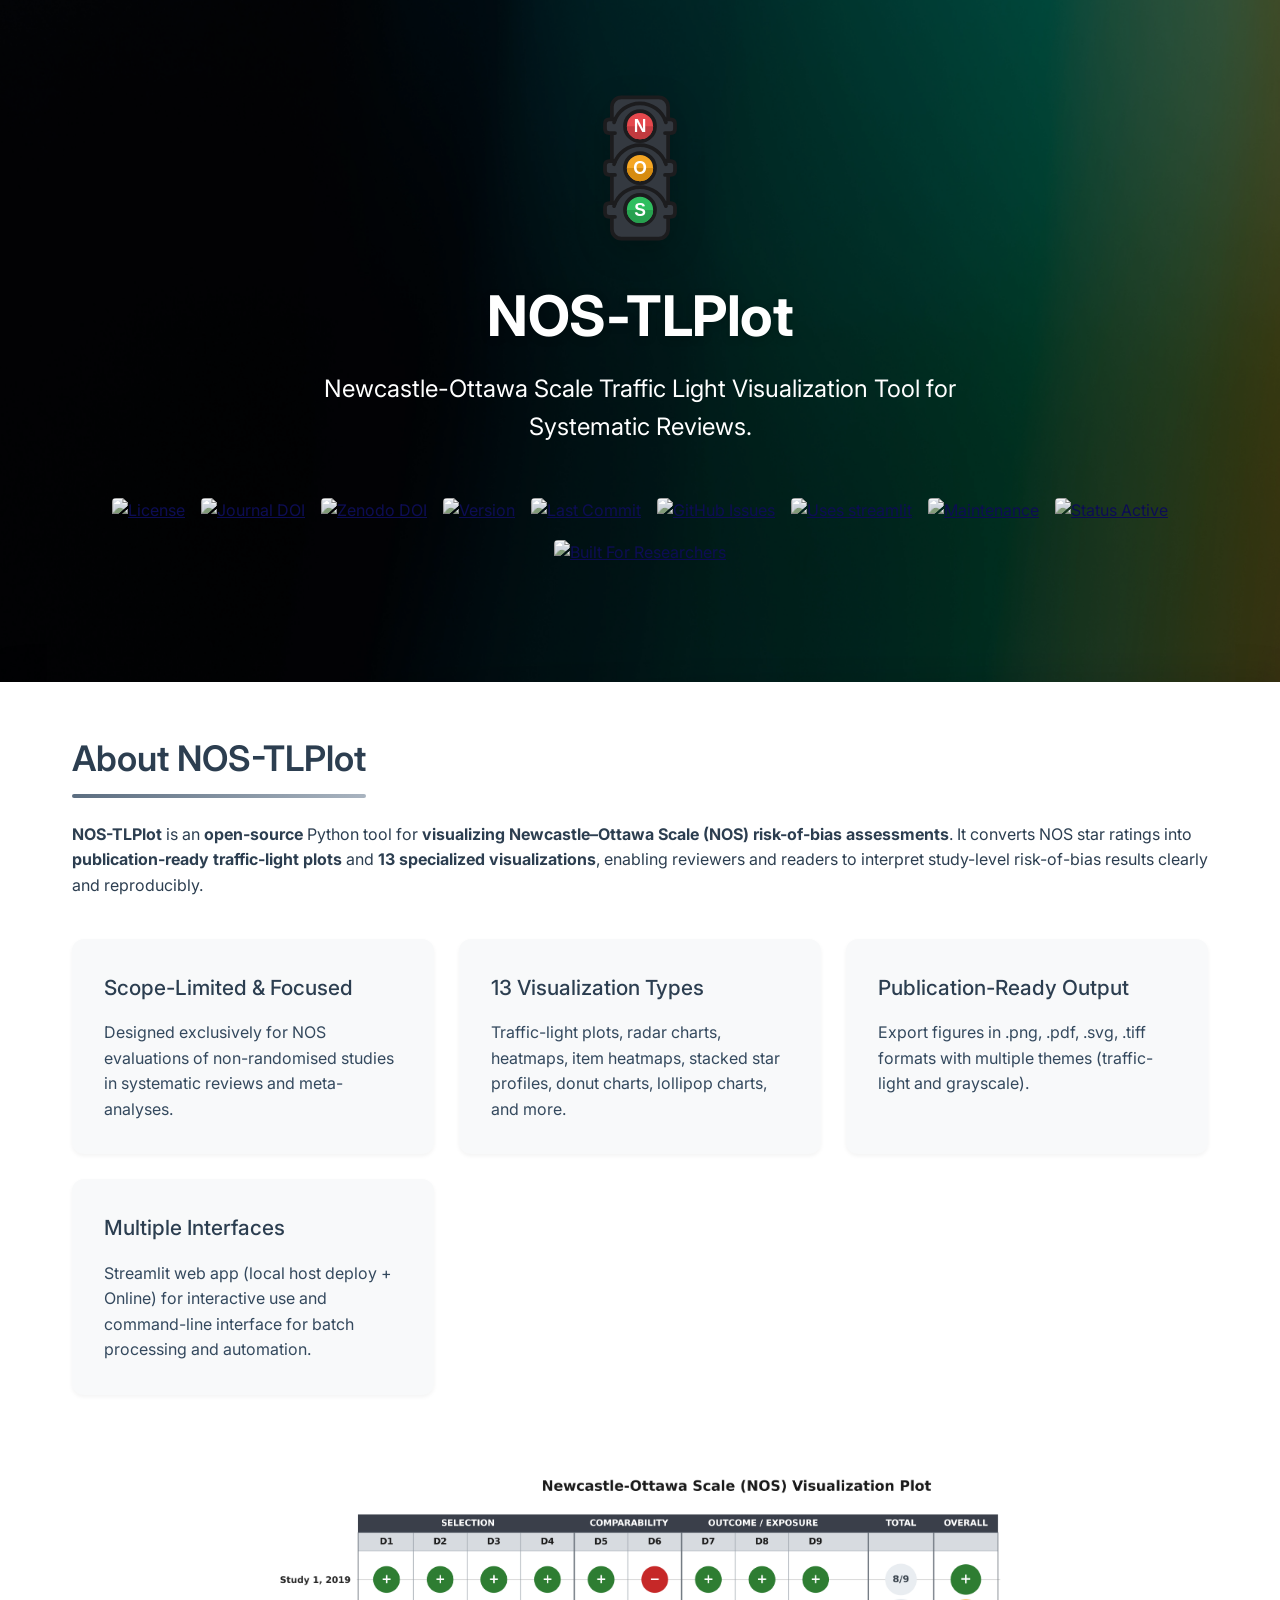
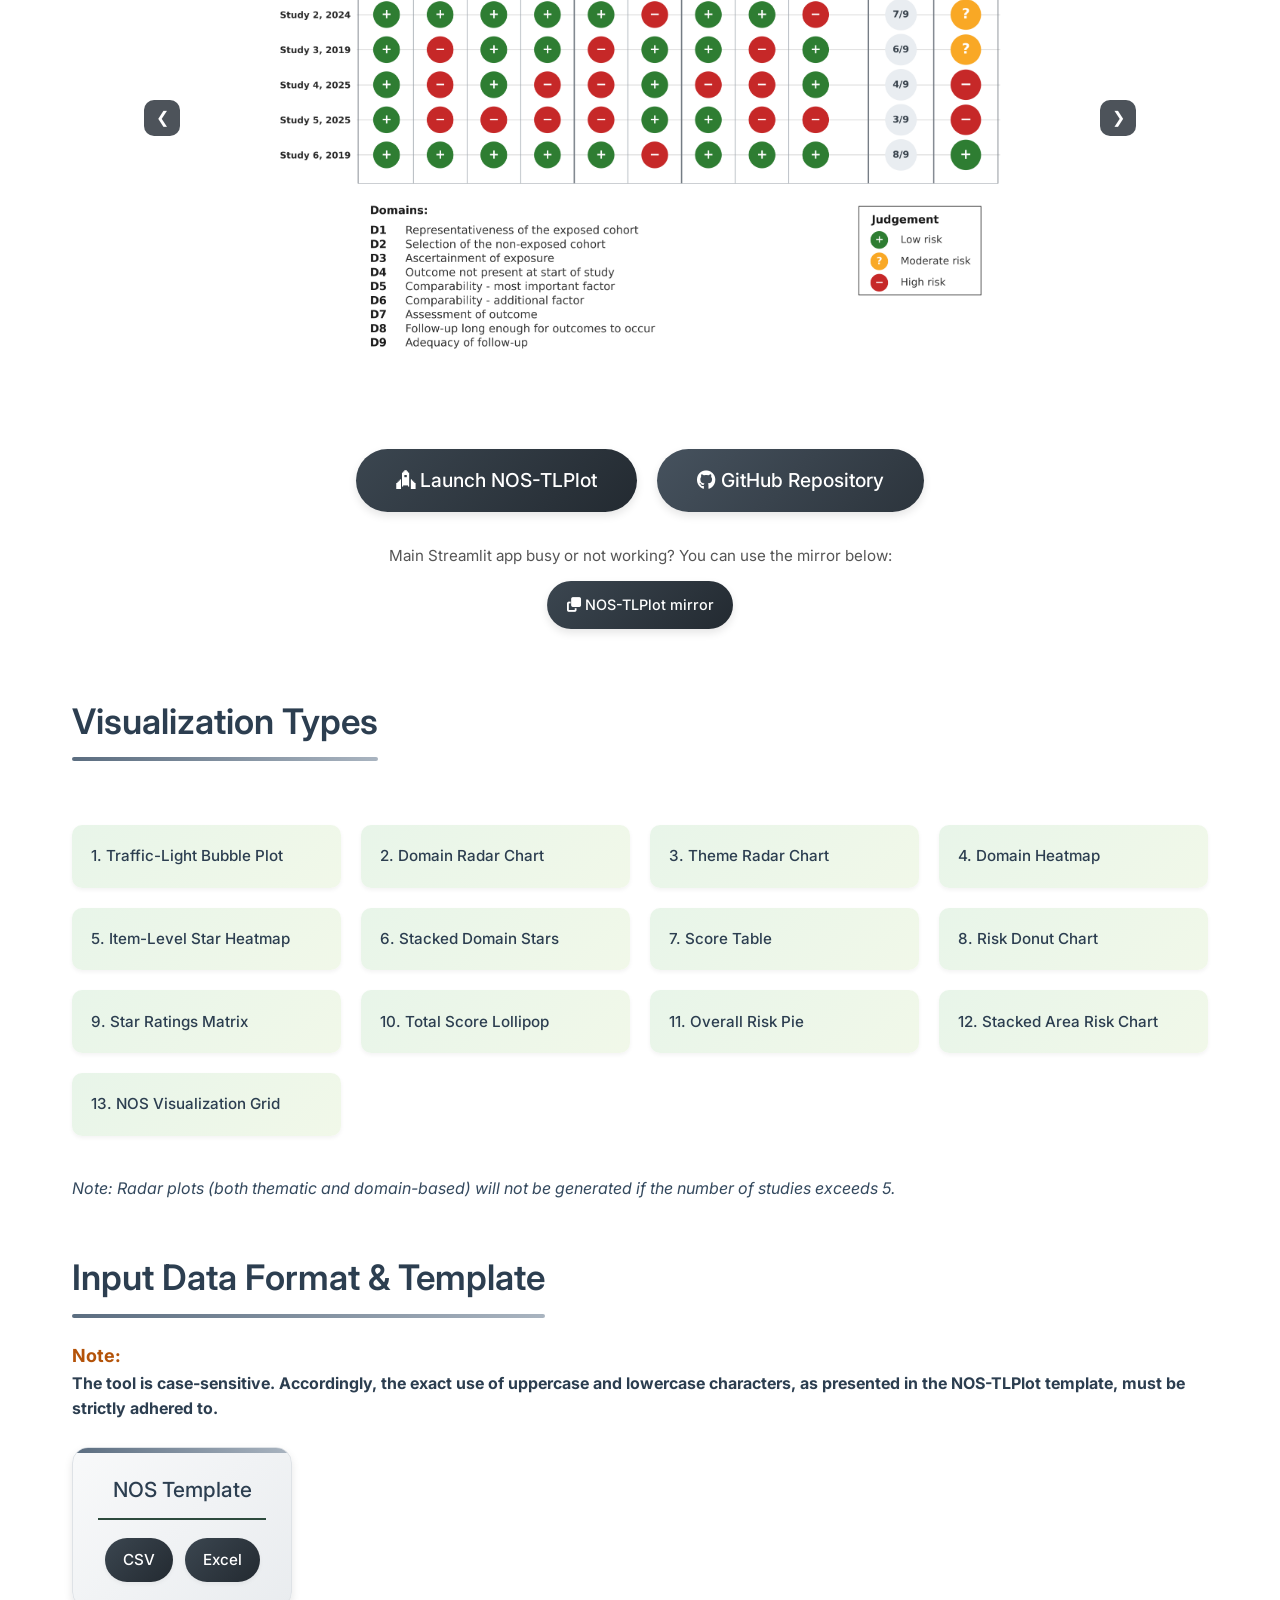
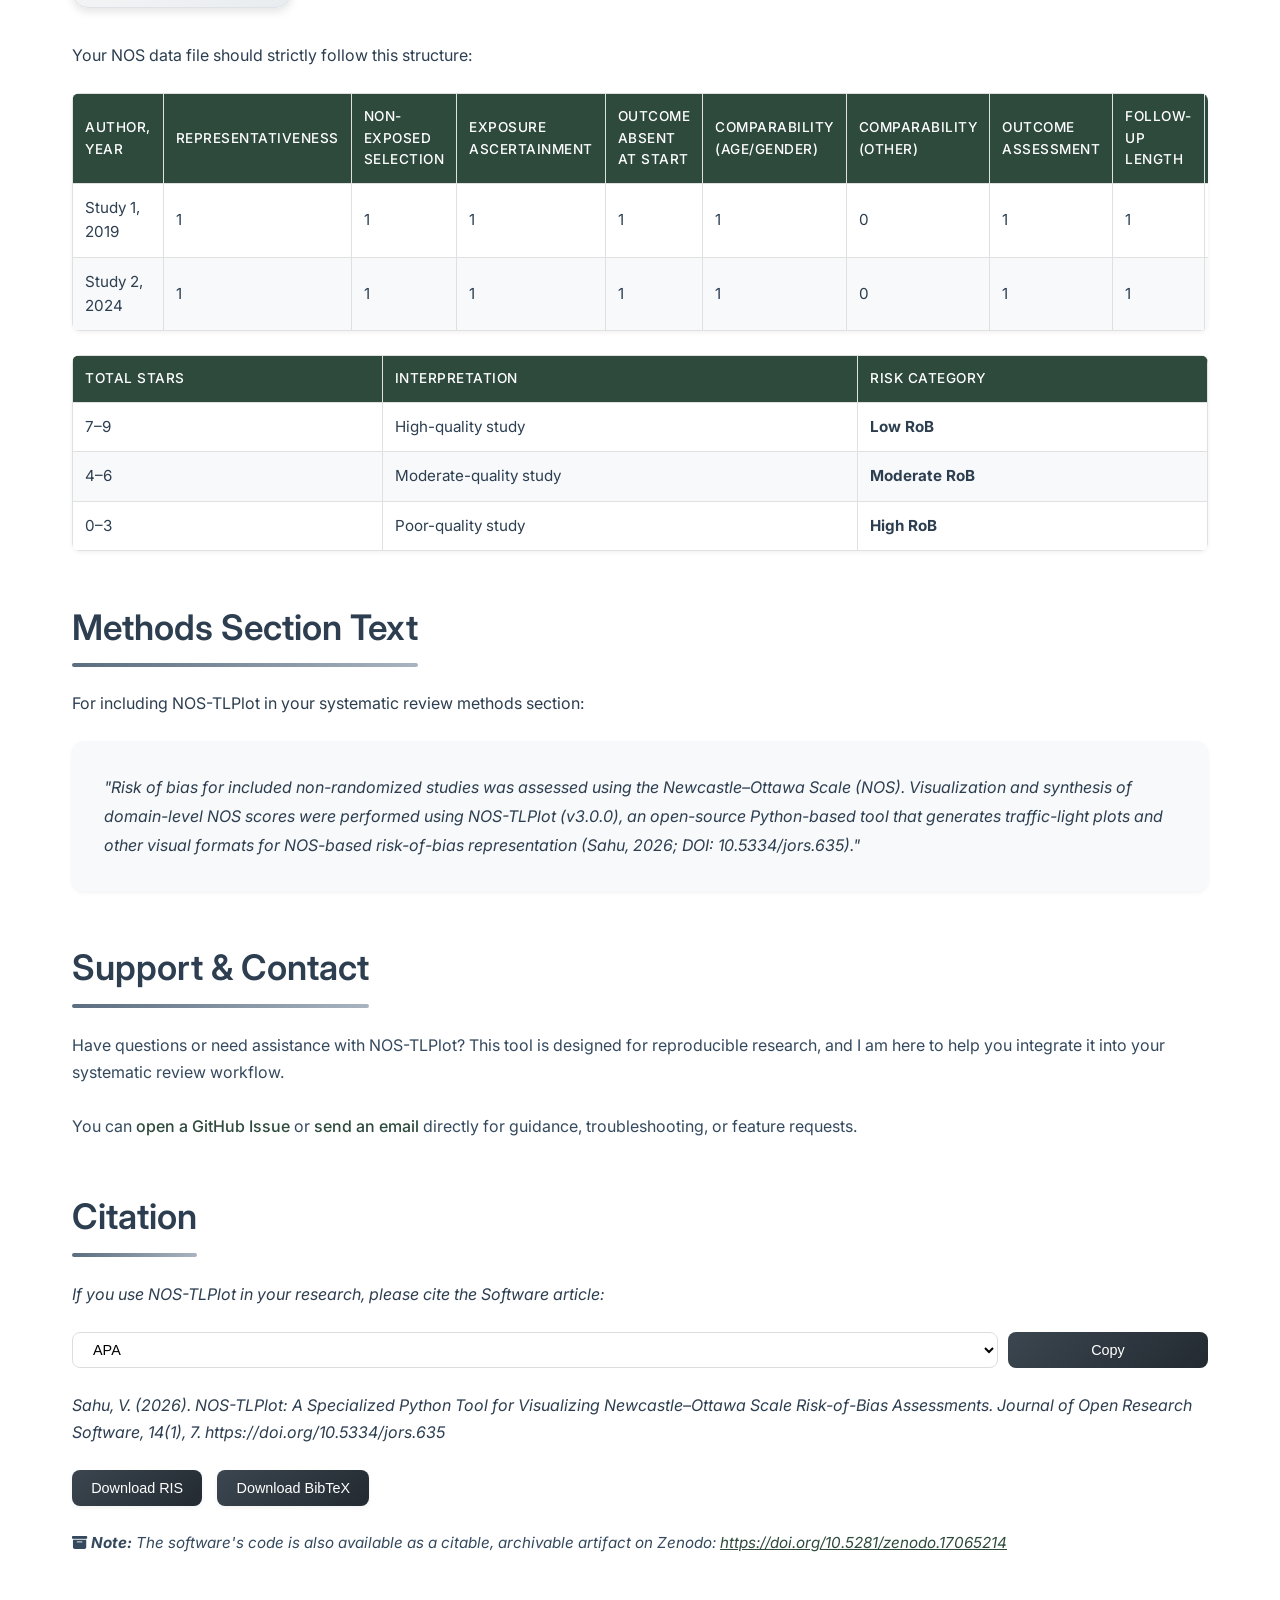
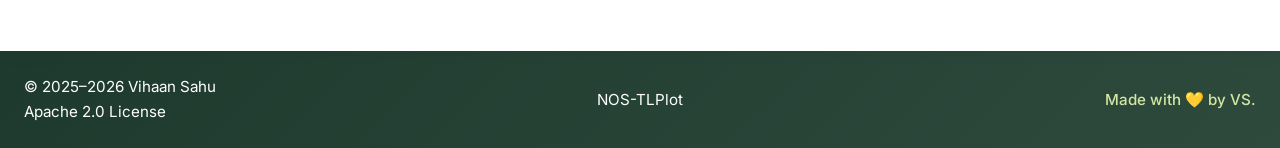
==== index.html @ 20d5a91f "runtime platform python 3.12+" ====
<!DOCTYPE html>
<html lang="en">
<head>
 <meta name="google-site-verification" content="n1Pa1VETfGYdAUZ5Yg9JaDmOThFGqYhskdrJwluQQyk" />
 

  <meta charset="UTF-8">
  <meta name="viewport" content="width=device-width, initial-scale=1.0">
  <title>NOS-TLPlot: Newcastle-Ottawa Scale Risk of Bias Visualization Tool</title>
  <meta name="description" content="NOS-TLPlot is a free, open-source Python tool to visualize Newcastle-Ottawa Scale (NOS) risk-of-bias assessments. Generate 13 publication-ready traffic light plots and charts for systematic reviews.">
  <meta name="keywords" content="NOS-TLPlot, Newcastle-Ottawa Scale, NOS, risk of bias, meta-analysis, systematic review, traffic light plot, bias visualization, open-source, Python, Vihaan Sahu">
  <meta name="robots" content="index, follow, max-snippet:-1, max-image-preview:large, max-video-preview:-1">
  <meta name="googlebot" content="index, follow, max-snippet:-1, max-image-preview:large, max-video-preview:-1">
  <meta name="author" content="Vihaan Sahu">
  <meta name="copyright" content="© 2025–2026 Vihaan Sahu">
  <meta name="language" content="en">
  <link rel="canonical" href="https://nos-tlplot.github.io/">
  <link rel="alternate" hreflang="en" href="https://nos-tlplot.github.io/">
  <link rel="alternate" hreflang="x-default" href="https://nos-tlplot.github.io/">
  <link rel="icon" href="assets/favicon-48x48.png" type="image/png" sizes="48x48">
  <link rel="icon" href="assets/favicon-96x96.png" type="image/png" sizes="96x96">
  <link rel="icon" href="assets/favicon-180x180.png" type="image/png" sizes="180x180">
  <link rel="apple-touch-icon" href="assets/favicon-180x180.png">
  <link rel="author" href="https://github.com/aurumz-rgb">
  <meta name="theme-color" content="#1e3a2e">

  <link rel="preconnect" href="https://img.shields.io" crossorigin>
  <link rel="dns-prefetch" href="https://zenodo.org">
  <link rel="preload" as="image" href="assets/logo.svg" fetchpriority="high">


  <link rel="stylesheet" href="assets/fontawesome/css/all.min.css">


  <meta property="og:type" content="website">
  <meta property="og:locale" content="en_US">
  <meta property="og:title" content="NOS-TLPlot | Newcastle-Ottawa Scale Visualization Tool">
  <meta property="og:description" content="Open-source Python tool for visualizing NOS risk-of-bias assessments with 13 publication-ready visualization types for systematic reviews and meta-analysis.">
<meta property="og:image" content="https://nos-tlplot.github.io/assets/preview1.png">
<meta property="og:image:secure_url" content="https://nos-tlplot.github.io/assets/preview1.png">
<meta property="og:image:type" content="image/png">
<meta property="og:image:width" content="1972">
<meta property="og:image:height" content="993">
<meta property="og:image:alt" content="NOS-TLPlot Newcastle-Ottawa Scale visualization tool banner">
  <meta property="og:image" content="https://nos-tlplot.github.io/example/nos_plot.png">
  <meta property="og:image:alt" content="Newcastle-Ottawa Scale (NOS) visualization plot">
  <meta property="og:image" content="https://nos-tlplot.github.io/example/output.png">
  <meta property="og:image:alt" content="NOS bubble chart visualization">
  <meta property="og:image" content="https://nos-tlplot.github.io/example/output_radar.png">
  <meta property="og:image:alt" content="Theme-based radar chart">
  <meta property="og:image" content="https://nos-tlplot.github.io/example/output_line_ordered.png">
  <meta property="og:image:alt" content="Line ordered scores">
  <meta property="og:image" content="https://nos-tlplot.github.io/example/output_lollipop.png">
  <meta property="og:image:alt" content="Lollipop chart">
  <meta property="og:image" content="https://nos-tlplot.github.io/example/output_dot_profile.png">
  <meta property="og:image:alt" content="Domain stars chart">
  <meta property="og:image" content="https://nos-tlplot.github.io/example/output_stacked_area.png">
  <meta property="og:image:alt" content="Stacked area chart">
  <meta property="og:image" content="https://nos-tlplot.github.io/example/output_donut.png">
  <meta property="og:image:alt" content="Donut chart">
  <meta property="og:image" content="https://nos-tlplot.github.io/example/output_pie.png">
  <meta property="og:image:alt" content="Pie chart">
  <meta property="og:image" content="https://nos-tlplot.github.io/example/output_heatmap.png">
  <meta property="og:image" content="https://nos-tlplot.github.io/example/output_item_heatmap.png">
  <meta property="og:image:alt" content="Heatmap">
  <meta property="og:image" content="https://nos-tlplot.github.io/example/output_table.png">
  <meta property="og:image:alt" content="Score table">
  <meta property="og:image" content="https://nos-tlplot.github.io/example/Screenshot1.png">
  <meta property="og:image:alt" content="NOS-TLPlot">
  <meta property="og:image" content="https://nos-tlplot.github.io/example/Screenshot2.png">
  <meta property="og:image:alt" content="NOS-TLPlot User-interface">
  <meta property="og:image" content="https://nos-tlplot.github.io/example/Screenshot3.png">
  <meta property="og:image:alt" content="NOS-TLPlot Web">
  <meta property="og:url" content="https://nos-tlplot.github.io/">
  <meta property="og:site_name" content="NOS-TLPlot">


  <meta name="twitter:card" content="summary_large_image">
  <meta name="twitter:title" content="NOS-TLPlot | NOS Visualization for Systematic Reviews">
  <meta name="twitter:description" content="Open-source Python tool for visualizing Newcastle–Ottawa Scale risk-of-bias assessments with publication-ready plots.">
  <meta name="twitter:image" content="https://nos-tlplot.github.io/assets/preview1.png">
  <meta name="twitter:image:alt" content="NOS-TLPlot Banner">
  <meta name="twitter:url" content="https://nos-tlplot.github.io/">
  <meta name="twitter:creator" content="@Vihaan">


  <meta name="citation_title" content="NOS-TLPlot: A Specialized Python Tool for Visualizing Newcastle–Ottawa Scale Risk-of-Bias Assessments">
  <meta name="citation_author" content="Vihaan Sahu">
  <meta name="citation_publication_date" content="2026">
  <meta name="citation_journal_title" content="Journal of Open Research Software">
  <meta name="citation_issn" content="2049-9647">
  <meta name="citation_volume" content="14">
  <meta name="citation_issue" content="1">
  <meta name="citation_firstpage" content="7">
  <meta name="citation_doi" content="10.5334/jors.635">
  <meta name="citation_public_url" content="https://nos-tlplot.github.io/">
  <meta name="citation_language" content="en">

  <script type="application/ld+json">
  {
    "@context": "https://schema.org",
    "@graph": [
      {
        "@type": "WebSite",
        "@id": "https://nos-tlplot.github.io/#website",
        "url": "https://nos-tlplot.github.io/",
        "name": "NOS-TLPlot",
        "alternateName": "Newcastle-Ottawa Scale Traffic Light Visualization Tool",
        "description": "Open-source Python tool for visualizing Newcastle-Ottawa Scale (NOS) risk-of-bias assessments with 13 publication-ready visualization types.",
        "inLanguage": "en",
        "publisher": { "@id": "https://nos-tlplot.github.io/#organization" }
      },
      {
        "@type": "Organization",
        "@id": "https://nos-tlplot.github.io/#organization",
        "name": "NOS-TLPlot Project",
        "url": "https://nos-tlplot.github.io/",
        "logo": {
          "@type": "ImageObject",
          "url": "https://nos-tlplot.github.io/assets/icon.png",
          "width": 64,
          "height": 64
        },
        "founder": { "@id": "https://nos-tlplot.github.io/#author" },
        "sameAs": [
          "https://github.com/aurumz-rgb/NOS-TLPlot",
          "https://doi.org/10.5281/zenodo.17065214"
        ]
      },
      {
        "@type": "Person",
        "@id": "https://nos-tlplot.github.io/#author",
        "name": "Vihaan Sahu",
        "url": "https://github.com/aurumz-rgb",
        "jobTitle": "Software Developer and Researcher",
        "knowsAbout": [
          "Newcastle-Ottawa Scale",
          "Risk of bias assessment",
          "Systematic reviews",
          "Meta-analysis",
          "Evidence synthesis",
          "Scientific data visualization"
        ],
        "sameAs": [
          "https://github.com/aurumz-rgb",
          "https://doi.org/10.5334/jors.635"
        ]
      },
      {
        "@type": ["SoftwareApplication", "SoftwareSourceCode"],
        "@id": "https://nos-tlplot.github.io/#software",
        "name": "NOS-TLPlot",
        "alternateName": "Newcastle-Ottawa Scale Visualization Tool",
        "operatingSystem": "Web, Python",
        "runtimePlatform": "Python 3.12+",
        "applicationCategory": "Research Visualization Tool",
        "applicationSubCategory": "Evidence Synthesis Software",
        "softwareVersion": "3.0.0",
        "dateModified": "2026-10-08",
        "inLanguage": "en",
        "isAccessibleForFree": true,
        "description": "An open-source Python tool for visualizing Newcastle-Ottawa Scale risk-of-bias assessments with 13 publication-ready visualization types for systematic reviews and meta-analysis.",
        "url": "https://nos-tlplot.github.io/",
        "downloadUrl": "https://github.com/aurumz-rgb/NOS-TLPlot",
        "installUrl": "https://github.com/aurumz-rgb/NOS-TLPlot",
        "codeRepository": "https://github.com/aurumz-rgb/NOS-TLPlot",
        "programmingLanguage": ["Python"],
        "license": "https://www.apache.org/licenses/LICENSE-2.0",
        "keywords": "Newcastle-Ottawa Scale, NOS, risk of bias, traffic light plot, meta-analysis, systematic review, bias visualization, Python, JORS",
        "screenshot": "https://nos-tlplot.github.io/assets/preview1.png",
        "featureList": [
          "Generates traffic light plots for NOS risk of bias assessment",
          "13 specialized visualizations including radar charts, item heatmaps, and lollipop plots",
          "Publication-ready output in .png, .pdf, .svg, and .tiff formats",
          "Traffic-light and grayscale themes available",
          "Available as a web app and Python package"
        ],
        "offers": {
          "@type": "Offer",
          "price": "0",
          "priceCurrency": "USD"
        },
        "author": { "@id": "https://nos-tlplot.github.io/#author" },
        "creator": { "@id": "https://nos-tlplot.github.io/#author" },
        "publisher": { "@id": "https://nos-tlplot.github.io/#organization" },
        "citation": {
          "@type": "ScholarlyArticle",
          "@id": "https://doi.org/10.5334/jors.635"
        },
        "sameAs": [
          "https://github.com/aurumz-rgb/NOS-TLPlot",
          "https://doi.org/10.5281/zenodo.17065214",
          "https://nos-tlplot.streamlit.app",
          "https://nos-tlplot-mirror.streamlit.app"
        ]
      },
      {
        "@type": "ScholarlyArticle",
        "@id": "https://doi.org/10.5334/jors.635",
        "headline": "NOS-TLPlot: A Specialized Python Tool for Visualizing Newcastle–Ottawa Scale Risk-of-Bias Assessments",
        "name": "NOS-TLPlot: A Specialized Python Tool for Visualizing Newcastle–Ottawa Scale Risk-of-Bias Assessments",
        "author": { "@id": "https://nos-tlplot.github.io/#author" },
        "datePublished": "2026",
        "inLanguage": "en",
        "url": "https://doi.org/10.5334/jors.635",
        "sameAs": "https://doi.org/10.5334/jors.635",
        "isPartOf": {
          "@type": "Periodical",
          "name": "Journal of Open Research Software",
          "issn": "2049-9647"
        },
        "publisher": {
          "@type": "Organization",
          "name": "Ubiquity Press"
        },
        "volumeNumber": 14,
        "issueNumber": 1,
        "pageStart": 7,
        "license": "https://creativecommons.org/licenses/by/4.0/",
        "keywords": "Newcastle-Ottawa Scale, risk of bias, visualization, systematic review, meta-analysis, Python, open source software",
        "about": {
          "@type": "SoftwareApplication",
          "@id": "https://nos-tlplot.github.io/#software"
        }
      }
    ]
  }
  </script>

  <link rel="stylesheet" href="styles.css?v=3.0.2">
    <script type="application/ld+json">
  {
    "@context": "https://schema.org",
    "@type": "FAQPage",
    "mainEntityOfPage": "https://nos-tlplot.github.io/",
    "isPartOf": { "@id": "https://nos-tlplot.github.io/#website" },
    "mainEntity": [
      {
        "@type": "Question",
        "name": "What is NOS-TLPlot?",
        "acceptedAnswer": {
          "@type": "Answer",
          "text": "NOS-TLPlot is a free, open-source Python tool designed to visualize Newcastle-Ottawa Scale (NOS) risk-of-bias assessments. It generates publication-ready traffic light plots and 13 other specialized visualizations for systematic reviews."
        }
      },
      {
        "@type": "Question",
        "name": "How many visualization types does NOS-TLPlot support?",
        "acceptedAnswer": {
          "@type": "Answer",
          "text": "NOS-TLPlot supports 13 visualization types, including traffic-light plots, radar charts, heatmaps, item heatmaps, stacked star profiles, donut charts, lollipop plots, stacked area charts, pie charts, star matrices, table views, thematic radar charts, and the NOS visualization plot."
        }
      },
      {
        "@type": "Question",
        "name": "Is NOS-TLPlot free to use?",
        "acceptedAnswer": {
          "@type": "Answer",
          "text": "Yes, NOS-TLPlot is completely free and open-source, licensed under Apache 2.0. It is available as an interactive web application and a Python package."
        }
      },
      {
        "@type": "Question",
        "name": "Is there a limit on the number of studies NOS-TLPlot can plot?",
        "acceptedAnswer": {
          "@type": "Answer",
          "text": "Radar plots (both thematic and domain-based) are not generated if the number of studies exceeds five. All other visualization types support larger NOS datasets."
        }
      },
      {
        "@type": "Question",
        "name": "What input data format does NOS-TLPlot require?",
        "acceptedAnswer": {
          "@type": "Answer",
          "text": "NOS-TLPlot accepts CSV or Excel files that follow the NOS-TLPlot template, with columns for study identifier, the nine Newcastle-Ottawa Scale domains, total score, and overall risk of bias. The tool is case-sensitive, so column headers must match the template exactly. CSV and Excel templates are available for download on the site."
        }
      },
      {
        "@type": "Question",
        "name": "How do I cite NOS-TLPlot in a systematic review?",
        "acceptedAnswer": {
          "@type": "Answer",
          "text": "Cite the software metapaper: Sahu, V. (2026). NOS-TLPlot: A Specialized Python Tool for Visualizing Newcastle–Ottawa Scale Risk-of-Bias Assessments. Journal of Open Research Software, 14(1), 7. https://doi.org/10.5334/jors.635. The archived software release is also citable on Zenodo at https://doi.org/10.5281/zenodo.17065214, and RIS and BibTeX files are provided on the site."
        }
      }
    ]
  }
  </script>
</head>
<body>

<header>
  <div class="logo-container">
    <img src="assets/logo.svg" alt="NOS-TLPlot Logo" class="logo-image">
  </div>
  <h1 style="margin-top: 15px;">NOS-TLPlot</h1>
  <p>Newcastle-Ottawa Scale Traffic Light Visualization Tool for Systematic Reviews.</p>
  <div class="badges">
    <a href="https://opensource.org/licenses/Apache-2.0"><img src="https://img.shields.io/badge/License-Apache_2.0-blue.svg?style=for-the-badge" alt="License"></a>
    <a href="https://doi.org/10.5334/jors.635"><img src="https://img.shields.io/badge/DOI-10.5334/jors.635-blue?style=for-the-badge" alt="Journal DOI"></a>
    <a href="https://doi.org/10.5281/zenodo.17065214"><img src="https://img.shields.io/badge/DOI-10.5281%2Fzenodo.17065214-blue?style=for-the-badge" alt="Zenodo DOI"></a>
    <a href="https://github.com/aurumz-rgb/NOS-TLPlot/releases"><img src="https://img.shields.io/github/v/release/aurumz-rgb/NOS-TLPlot?style=for-the-badge" alt="Version"></a>
    <a href="https://github.com/aurumz-rgb/NOS-TLPlot/commits/main"><img src="https://img.shields.io/github/last-commit/aurumz-rgb/NOS-TLPlot?style=for-the-badge" alt="Last Commit"></a>
    <a href="https://github.com/aurumz-rgb/NOS-TLPlot/issues"><img src="https://img.shields.io/github/issues-raw/aurumz-rgb/NOS-TLPlot?style=for-the-badge" alt="GitHub Issues"></a>
    <a href="https://github.com/aurumz-rgb/NOS-TLPlot"><img src="https://img.shields.io/badge/uses-Streamlit-red?style=for-the-badge&logo=streamlit" alt="Uses streamlit"></a>
    <a href="#"><img src="https://img.shields.io/badge/Maintained%3F-yes-green.svg?style=for-the-badge" alt="Maintenance"></a>
    <a href="#"><img src="https://img.shields.io/badge/Status-Active-success?style=for-the-badge" alt="Status Active"></a>
    <a href="#"><img src="https://img.shields.io/badge/Built%20for-Researchers-9cf?style=for-the-badge" alt="Built For Researchers"></a>
  </div>
</header>

<main>
  <div class="container">

    <section class="section-header">
      <h2><a class="section-link" href="about.html">About NOS-TLPlot</a></h2>
      <p>
        <strong>NOS-TLPlot</strong> is an <strong>open-source</strong> Python tool for <strong>visualizing Newcastle–Ottawa Scale (NOS) risk-of-bias assessments</strong>.  
        It converts NOS star ratings into <strong>publication-ready traffic-light plots</strong> and <strong>13 specialized visualizations</strong>, enabling reviewers and readers to interpret study-level risk-of-bias results clearly and reproducibly.
      </p>
      
      <div class="feature-grid">
        <div class="feature-card">
          <h3>Scope-Limited & Focused</h3>
          <p>Designed exclusively for NOS evaluations of non-randomised studies in systematic reviews and meta-analyses.</p>
        </div>
        <div class="feature-card">
          <h3>13 Visualization Types</h3>
          <p>Traffic-light plots, radar charts, heatmaps, item heatmaps, stacked star profiles, donut charts, lollipop charts, and more.</p>
        </div>
        <div class="feature-card">
          <h3>Publication-Ready Output</h3>
          <p>Export figures in .png, .pdf, .svg, .tiff formats with multiple themes (traffic-light and grayscale).</p>
        </div>
        <div class="feature-card">
          <h3>Multiple Interfaces</h3>
          <p>Streamlit web app (local host deploy + Online) for interactive use and command-line interface for batch processing and automation.</p>
        </div>
      </div>
    </section>


    <section class="carousel-section">
      <div class="carousel-wrapper">
      <button class="carousel-arrow prev" aria-label="Previous visualization" type="button">&#10094;</button>
      <div class="carousel">
      <div class="carousel-track">
        <img src="example/nos_plot.png" alt="Newcastle-Ottawa Scale (NOS) visualization plot" fetchpriority="high" decoding="async">
        <img src="example/output.png" alt="Newcastle-Ottawa Scale bubble plot visualization" decoding="async">
        <img src="example/output_radar.png" alt="NOS domain scores radar chart by study" decoding="async">
        <img src="example/output_theme_radar.png" alt="Thematic radar chart for NOS risk of bias" decoding="async">
        <img src="example/output_line_ordered.png" alt="NOS star ratings matrix ordered by total score" decoding="async">
        <img src="example/output_lollipop.png" alt="Total NOS scores by study lollipop chart" decoding="async">
        <img src="example/output_dot_profile.png" alt="NOS domain stars by study stacked chart" decoding="async">
        <img src="example/output_stacked_area.png" alt="NOS risk distribution by domain stacked area chart" decoding="async">
        <img src="example/output_donut.png" alt="NOS risk of bias donut chart by domain" decoding="async">
        <img src="example/output_pie.png" alt="Distribution of overall risk of bias pie chart" decoding="async">
        <img src="example/output_heatmap.png" alt="NOS risk of bias by domain and study heatmap" decoding="async">
        <img src="example/output_item_heatmap.png" alt="Item-level NOS star heatmap by domain" decoding="async">
        <img src="example/output_table.png" alt="NOS scores by study table" decoding="async">
      </div>
      </div>
      <button class="carousel-arrow next" aria-label="Next visualization" type="button">&#10095;</button>
      </div>
    </section>

  <section class="redirect">
  <a href="https://nos-tlplot.streamlit.app" target="_blank">
    <i class="fa-brands fa-space-awesome"></i> Launch NOS-TLPlot
  </a>

  <a href="https://github.com/aurumz-rgb/NOS-TLPlot" target="_blank" class="secondary">
    <i class="fa-brands fa-github"></i> GitHub Repository
  </a>

  <div style="margin-top: 18px; margin-bottom: 10px; font-size: 0.95rem; color: #555; line-height: 1.4;">
    Main Streamlit app busy or not working? You can use the mirror below:
  </div>

  <a href="https://nos-tlplot-mirror.streamlit.app"
     target="_blank"
     style="font-size: 0.9rem; padding: 0.8rem 1.2rem; display: inline-block; margin-top: 4px;">
    <i class="fa-solid fa-clone"></i> NOS-TLPlot mirror
  </a>
</section>

    <section class="section-header">
      <h2><a class="section-link" href="visualization-types.html">Visualization Types</a></h2>
      <div class="viz-grid">
        <div class="viz-item" data-img="example/output.png" data-title="NOS Risk Assessment Bubble Chart" role="button" tabindex="0">1. Traffic-Light Bubble Plot</div>
        <div class="viz-item" data-img="example/output_radar.png" data-title="NOS Domain Scores Radar Chart" role="button" tabindex="0">2. Domain Radar Chart</div>
        <div class="viz-item" data-img="example/output_theme_radar.png" data-title="NOS Theme-based Radar Chart" role="button" tabindex="0">3. Theme Radar Chart</div>
        <div class="viz-item" data-img="example/output_heatmap.png" data-title="NOS Risk of Bias by Domain" role="button" tabindex="0">4. Domain Heatmap</div>
        <div class="viz-item" data-img="example/output_item_heatmap.png" data-title="NOS Item Heatmap by Domain" role="button" tabindex="0">5. Item-Level Star Heatmap</div>
        <div class="viz-item" data-img="example/output_dot_profile.png" data-title="NOS Domain Stars by Study" role="button" tabindex="0">6. Stacked Domain Stars</div>
        <div class="viz-item" data-img="example/output_table.png" data-title="NOS Scores by Study" role="button" tabindex="0">7. Score Table</div>
        <div class="viz-item" data-img="example/output_donut.png" data-title="NOS Risk Distribution by Domain" role="button" tabindex="0">8. Risk Donut Chart</div>
        <div class="viz-item" data-img="example/output_line_ordered.png" data-title="NOS Star Ratings by Study" role="button" tabindex="0">9. Star Ratings Matrix</div>
        <div class="viz-item" data-img="example/output_lollipop.png" data-title="NOS Total Scores by Study" role="button" tabindex="0">10. Total Score Lollipop</div>
        <div class="viz-item" data-img="example/output_pie.png" data-title="NOS Overall Risk Distribution" role="button" tabindex="0">11. Overall Risk Pie</div>
        <div class="viz-item" data-img="example/output_stacked_area.png" data-title="NOS Risk Distribution (Stacked Area)" role="button" tabindex="0">12. Stacked Area Risk Chart</div>
        <div class="viz-item" data-img="example/nos_plot.png" data-title="NOS Visualization Plot" role="button" tabindex="0">13. NOS Visualization Grid</div>
      
      </div>
      <p style="margin-top: 1.5rem; color: var(--text-secondary); font-style: italic;">
        Note: Radar plots (both thematic and domain-based) will not be generated if the number of studies exceeds 5.
      </p>
    </section>


    <section class="table-instructions section-header">
      <h2><a class="section-link" href="input-data.html">Input Data Format & Template</a></h2>
      <p style="font-size: 18px; color: #b45309; font-weight: 700;">
        Note:
      </p>
      <h4 role="heading" aria-level="3">The tool is case-sensitive. Accordingly, the exact use of uppercase and lowercase characters, as presented in the NOS-TLPlot template, must be strictly adhered to.</h4>
      
      <div class="template-container">
        <div class="template-box">
          <h3>NOS Template</h3>
          <div class="template-buttons">
            <a href="sample.csv" download>CSV</a>
            <a href="sample.xlsx" download>Excel</a>
          </div>
        </div>
      </div>
      
      <p>Your NOS data file should strictly follow this structure:</p>
      
      <div class="table-container">
        <table>
          <thead>
            <tr>
              <th>Author, Year</th>
              <th>Representativeness</th>
              <th>Non-exposed Selection</th>
              <th>Exposure Ascertainment</th>
              <th>Outcome Absent at Start</th>
              <th>Comparability (Age/Gender)</th>
              <th>Comparability (Other)</th>
              <th>Outcome Assessment</th>
              <th>Follow-up Length</th>
              <th>Follow-up Adequacy</th>
              <th>Total Score</th>
              <th>Overall RoB</th>
            </tr>
          </thead>
          <tbody>
            <tr>
              <td>Study 1, 2019</td>
              <td>1</td>
              <td>1</td>
              <td>1</td>
              <td>1</td>
              <td>1</td>
              <td>0</td>
              <td>1</td>
              <td>1</td>
              <td>1</td>
              <td>8</td>
              <td>Low</td>
            </tr>
            <tr>
              <td>Study 2, 2024</td>
              <td>1</td>
              <td>1</td>
              <td>1</td>
              <td>1</td>
              <td>1</td>
              <td>0</td>
              <td>1</td>
              <td>1</td>
              <td>0</td>
              <td>7</td>
              <td>Moderate</td>
            </tr>
          </tbody>
        </table>
      </div>


      <div class="table-container">
        <table>
          <thead>
            <tr>
              <th>Total Stars</th>
              <th>Interpretation</th>
              <th>Risk Category</th>
            </tr>
          </thead>
          <tbody>
            <tr>
              <td>7–9</td>
              <td>High-quality study</td>
              <td><strong>Low RoB</strong></td>
            </tr>
            <tr>
              <td>4–6</td>
              <td>Moderate-quality study</td>
              <td><strong>Moderate RoB</strong></td>
            </tr>
            <tr>
              <td>0–3</td>
              <td>Poor-quality study</td>
              <td><strong>High RoB</strong></td>
            </tr>
          </tbody>
        </table>
      </div>
    </section>


    <section class="section-header">
      <h2>Methods Section Text</h2>
      <p>For including NOS-TLPlot in your systematic review methods section:</p>
      <div class="methods-text">
        <p><em>"Risk of bias for included non-randomized studies was assessed using the Newcastle–Ottawa Scale (NOS). Visualization and synthesis of domain-level NOS scores were performed using NOS-TLPlot (v3.0.0), an open-source Python-based tool that generates traffic-light plots and other visual formats for NOS-based risk-of-bias representation (Sahu, 2026; DOI: 10.5334/jors.635)."</em></p>
      </div>
    </section>


    <section class="support section-header">
      <h2><a class="section-link" href="support.html">Support & Contact</a></h2>
      <p>
        Have questions or need assistance with NOS-TLPlot? This tool is designed for reproducible research, and I am here to help you integrate it into your systematic review workflow.<br><br>
        You can <a href="https://github.com/aurumz-rgb/NOS-TLPlot/issues" target="_blank">open a GitHub Issue</a> or <a href="mailto:pteroisvolitans12@gmail.com">send an email</a> directly for guidance, troubleshooting, or feature requests.
      </p>
    </section>


    <section class="citation section-header">
      <h2><a class="section-link" href="citation.html">Citation</a></h2>
     
      <p style="margin-bottom: 1.5rem;">If you use NOS-TLPlot in your research, please cite the Software article:</p>

  
      <div class="citation-select-container" style="margin-bottom: 1.5rem;">
        <select id="citationType" aria-label="Citation format">
          <option value="apa">APA</option>
          <option value="vancouver">Vancouver</option>
          <option value="chicago">Chicago</option>
          <option value="harvard">Harvard</option>
          <option value="mla">MLA</option>
          <option value="ieee">IEEE</option>
        </select>
        <button onclick="copyCitation()">Copy</button>
      </div>

      <p id="citationText"><em>Sahu, V. (2026). NOS-TLPlot: A Specialized Python Tool for Visualizing Newcastle–Ottawa Scale Risk-of-Bias Assessments. <em>Journal of Open Research Software</em>, 14(1), 7. https://doi.org/10.5334/jors.635</em></p>
      
      <div class="citation-download">
        <button onclick="downloadCitation('ris')">Download RIS</button>
        <button onclick="downloadCitation('bibtex')">Download BibTeX</button>
      </div>

      <p style="margin-top: 1.5rem; font-size: 0.95rem; color: var(--text-secondary);">
        <i class="fa-solid fa-archive"></i> <strong>Note:</strong> The software's code is also available as a citable, archivable artifact on Zenodo: <a href="https://doi.org/10.5281/zenodo.17065214" target="_blank" style="color: var(--primary-medium);">https://doi.org/10.5281/zenodo.17065214</a>
      </p>
    </section>

  </div>
</main>


  <footer>
    <div class="footer-content">
      <div class="footer-left">
        <p>© 2025–2026 Vihaan Sahu</p>
        <p>Apache 2.0 License</p>
      </div>
      <div class="footer-center">
        <p>NOS-TLPlot</p>
      </div>
      <div class="footer-right">
        <p><a href="https://aurumz-rgb.github.io" target="_blank">Made with 💛 by VS.</a></p>
      </div>
    </div>
  </footer>


    <div class="plot-lightbox" id="plotLightbox" aria-hidden="true">
      <div class="plot-lightbox-toolbar">
        <span class="plot-lightbox-title" id="lbTitle"></span>
        <div class="plot-lightbox-controls">
          <button id="lbZoomOut" title="Zoom out" type="button">&minus;</button>
          <span id="lbZoomLevel" aria-live="polite">100%</span>
          <button id="lbZoomIn" title="Zoom in" type="button">+</button>
          <a id="lbDownload" title="Download" download>&#11015;</a>
          <button id="lbFullscreen" title="Maximize" type="button">&#9974;</button>
          <button id="lbClose" title="Close" type="button">&#10005;</button>
        </div>
      </div>
      <div class="plot-lightbox-canvas" id="lbCanvas">
        <img id="lbImage" src="" alt="">
      </div>
    </div>

<script src="script.js?v=3.0.2"></script>

</body>
</html>
---- styles.css ----
@import url('https://fonts.googleapis.com/css2?family=Inter:wght@300;400;500;600;700&family=Roboto+Mono:wght@400;500&display=swap');
    
    :root {
      --primary-dark: #1e3a2e;
      --primary-medium: #2d4a3d;
      --primary-light: #3d6b4d;
      --primary-accent: #5d8a6a;
      --secondary-accent: #d4e6a3;
      --text-primary: #2c3e50;
      --text-secondary: #34495e;
      --bg-light: #f8f9fa;
      --bg-white: #ffffff;
      --shadow-sm: 0 2px 4px rgba(0,0,0,0.05);
      --shadow-md: 0 4px 8px rgba(0,0,0,0.1);
      --shadow-lg: 0 12px 24px rgba(0,0,0,0.15);
      --transition: all 0.3s cubic-bezier(0.4, 0, 0.2, 1);
    }
    
    * {
      margin: 0;
      padding: 0;
      box-sizing: border-box;
    }
    
    body {
      font-family: 'Inter', "Segoe UI", Roboto, sans-serif;
      line-height: 1.6;
      color: var(--text-primary);
      background: linear-gradient(135deg, var(--primary-dark), var(--primary-light));
      min-height: 100vh;
      overflow-x: hidden;
    }
    
    html {
      scroll-behavior: smooth;
    }
    
    header {
      position: relative;
      background: url("assets/background.png") no-repeat center center;
      background-size: cover;
      color: white;
      text-align: center;
      padding: 4rem 2rem;
      overflow: hidden;
    }
    
    header::before {
      content: "";
      position: absolute;
      inset: 0;
      background: rgba(0,0,0,0.4);
      z-index: 0;
    }
    
    header * { 
      position: relative; 
      z-index: 1; 
    }
    
    header h1 { 
      font-size: 3.5rem; 
      margin: 0.5rem 0;
      font-weight: 700;
      letter-spacing: -0.5px;
      text-shadow: 0 2px 10px rgba(0,0,0,0.2);
    }
    
    header p { 
      font-size: 1.5rem; 
      color: #fff;
      max-width: 700px;
      margin: 0 auto 1.5rem;
      font-weight: 400;
    }
    
    main { 
      background: var(--bg-white);
      position: relative;
      z-index: 2;
      box-shadow: 0 -10px 30px rgba(0,0,0,0.1);
    }
    
    .container { 
      max-width: 1200px; 
      margin: auto; 
      padding: 3rem 2rem;
    }
    
    section { 
      margin-bottom: 4rem;
      opacity: 0;
      transform: translateY(20px);
      animation: fadeInUp 0.6s forwards;
    }
    
    @keyframes fadeInUp {
      to {
        opacity: 1;
        transform: translateY(0);
      }
    }
    
    section:nth-child(1) { animation-delay: 0.1s; }
    section:nth-child(2) { animation-delay: 0.2s; }
    section:nth-child(3) { animation-delay: 0.3s; }
    section:nth-child(4) { animation-delay: 0.4s; }
    section:nth-child(5) { animation-delay: 0.5s; }
    section:nth-child(6) { animation-delay: 0.6s; }
    section:nth-child(7) { animation-delay: 0.7s; }
    
    h2 { 
      color: var(--text-primary);
      margin-bottom: 1.5rem;
      font-weight: 600;
      font-size: 2.2rem;
    }
    
    h3 { 
      color: var(--text-secondary);
      margin-bottom: 1rem;
      font-weight: 500;
      font-size: 1.3rem;
    }
    
    .logo-container {
      display: flex;
      justify-content: center;
      align-items: center;
      margin: 1.5rem 0;
      height: 160px;
      width: 100%;
    }
    
    .logo-image {
      width: 160px;
      height: 160px;
      object-fit: contain;
      filter: drop-shadow(0 10px 15px rgba(0,0,0,0.2));
      transition: transform 0.5s ease;
    }
    
    .logo-image:hover {
      transform: scale(1.05);
    }
    

    .badges {
      text-align: center;
      margin: 2rem auto;
      display: flex;
      justify-content: center;
      align-items: center;
      flex-wrap: wrap;
      gap: 16px;
      padding: 20px;
      max-width: 1100px;
    }
    
    .badges img {
      max-width: 100%;
      height: auto;
      border-radius: 6px;
    }
    
    .badges img {
      height: 24px;
      transition: all 0.3s cubic-bezier(0.4, 0, 0.2, 1);
      filter: grayscale(0.7);
      border-radius: 4px;
    }
    
    .badges img:hover {
      transform: translateY(-4px) scale(1.05);
      filter: grayscale(0);
    }

    
    .redirect {
      text-align: center;
      margin: 3rem 0;
    }
    
    .redirect a {
      background: linear-gradient(135deg, #3B4650, #232A31);
      color: white;
      padding: 1rem 2.5rem;
      font-size: 1.2rem;
      border-radius: 50px;
      text-decoration: none;
      display: inline-block;
      margin: 0.5rem;
      font-weight: 500;
      transition: var(--transition);
      box-shadow: var(--shadow-md);
      position: relative;
      overflow: hidden;
    }
    
    .redirect a::before {
      content: '';
      position: absolute;
      top: 0;
      left: 0;
      width: 100%;
      height: 100%;
      background: rgba(255,255,255,0.1);
      transform: translateX(-100%);
      transition: transform 0.5s ease;
    }
    
    .redirect a:hover::before {
      transform: translateX(0);
    }
    
    .redirect a:hover { 
      background: linear-gradient(135deg, #46525E, #2C343C);
      transform: translateY(-5px);
      box-shadow: var(--shadow-lg);
    }
    
    .redirect a.secondary {
      background: linear-gradient(135deg, #46525E, #2C343C);
    }
    
    .redirect a.secondary:hover {
      background: linear-gradient(135deg, #0f1f1a, var(--primary-dark));
    }
    
    .carousel {
      position: relative;
      width: 100%;
      max-width: 900px;
      margin: 3rem auto;
      overflow: hidden;
      border-radius: 16px;
      background: var(--bg-white);
      height: 550px;
    }
    
    .carousel-track {
      display: flex;
      width: 100%;
      transition: transform 0.5s ease-in-out;
      height: 100%;
    }
    
    .carousel-track img {
      width: 100%;
      flex: 0 0 100%;
      display: block;
      height: 100%;
      object-fit: contain;
      padding: 20px;
      box-sizing: border-box;
    }
    
    .carousel-arrow {
      position: absolute;
      top: 50%;
      transform: translateY(-50%);
      width: 36px;
      height: 36px;
      background-color: rgba(45, 74, 61, 0.7);
      border-radius: 4px;
      display: flex;
      justify-content: center;
      align-items: center;
      cursor: pointer;
      z-index: 10;
      font-size: 16px;
      border: none;
      color: white;
      transition: var(--transition);
      backdrop-filter: blur(5px);
    }
    
    .carousel-arrow:hover {
      background-color: rgba(45, 74, 61, 0.9);
    }
    
    .carousel-arrow.prev {
      left: 15px;
      border-radius: 4px 0 0 4px;
    }
    
    .carousel-arrow.next {
      right: 15px;
      border-radius: 0 4px 4px 0;
    }
    
    .table-container {
      overflow-x: auto;
      margin-top: 1.5rem;
      border-radius: 8px;
      box-shadow: var(--shadow-sm);
    }
    
    table {
      width: 100%;
      border-collapse: collapse;
      background: var(--bg-white);
    }
    
    th, td {
      border: 1px solid #e0e0e0;
      padding: 0.75rem;
      text-align: left;
      font-size: 0.95rem;
    }
    
    th {
      background-color: var(--primary-medium);
      color: white;
      font-weight: 500;
      text-transform: uppercase;
      font-size: 0.85rem;
      letter-spacing: 0.5px;
    }
    
    tr:nth-child(even) {
      background-color: var(--bg-light);
    }
    
    tr:hover {
      background-color: rgba(93, 138, 106, 0.1);
    }
    
    .citation, .support, .table-instructions {
      margin-top: 2.5rem;
    }
    
    .citation p {
      font-style: italic;
      color: var(--text-primary);
      line-height: 1.7;
    }
    
    .support p {
      line-height: 1.7;
      color: var(--text-secondary);
    }
    
    .support p a {
      color: var(--primary-medium);
      text-decoration: none;
      font-weight: 500;
      position: relative;
    }

    .support p a::after {
      content: '';
      position: absolute;
      bottom: -2px;
      left: 0;
      width: 0;
      height: 2px;
      background-color: var(--primary-medium);
      transition: width 0.3s ease;
    }

    .support p a:hover {
      text-decoration: none;
    }

    .support p a:hover::after {
      width: 100%;
    }
    
    .citation-select-container select, 
    .citation-select-container button {
       font-size: 0.9rem;        
       padding: 0.5rem 1rem;  
       min-width: 200px;       
       border-radius: 8px;     
       border: 1px solid #ddd;
       background-color: var(--bg-white);
       transition: var(--transition);
    }
    
    .citation-select-container select:hover,
    .citation-select-container button:hover {
      border-color: var(--primary-medium);
    }
    
    .citation-select-container button {
      background: linear-gradient(135deg, #3B4650, #232A31);
      color: white;
      border: none;
      cursor: pointer;
      font-weight: 500;
    }
    
    .citation-select-container button:hover {
      background: linear-gradient(135deg, #46525E, #2C343C);
    }
    
    footer {
      background: linear-gradient(135deg, var(--primary-dark), var(--primary-medium));
      color: #fff;
      display: flex;
      justify-content: center;
      align-items: center;
      padding: 1.5rem;
      font-size: 0.95rem;
      font-weight: 400;
    }
    
    footer a {
      color: var(--secondary-accent);
      text-decoration: none;
      font-weight: 500;
      position: relative;
    }
    
    footer a::after {
      content: '';
      position: absolute;
      bottom: -2px;
      left: 0;
      width: 0;
      height: 2px;
      background-color: var(--secondary-accent);
      transition: width 0.3s ease;
    }
    
    footer a:hover {
      color: #e6f5a3;
    }
    
    footer a:hover::after {
      width: 100%;
    }

    .footer-content {
      display: flex;
      justify-content: space-between;
      align-items: center;
      width: 100%;
    }

    .footer-left, 
    .footer-center, 
    .footer-right {
      flex: 1;
    }

    .footer-center {
      text-align: center;
    }

    .footer-right {
      text-align: right;
    }
    
    .template-container {
      display: flex;
      flex-wrap: wrap;
      justify-content: flex-start;
      gap: 25px;
      margin-top: 25px;
      margin-bottom: 35px;
    }
    
    .template-box {
      background: linear-gradient(135deg, var(--bg-light), #e9ecef);
      border-radius: 16px;
      padding: 25px;
      width: 220px;
      text-align: center;
      box-shadow: var(--shadow-md);
      transition: var(--transition);
      border: 1px solid #dee2e6;
      position: relative;
      overflow: hidden;
    }
    
    .template-box::before {
      content: '';
      position: absolute;
      top: 0;
      left: 0;
      width: 100%;
      height: 5px;
      background: linear-gradient(90deg, #5B6D80, #A9B4C0);
    }
    
    .template-box:hover {
      transform: translateY(-10px);
      box-shadow: var(--shadow-lg);
    }
    
    .template-box h3 {
      margin-top: 0;
      color: var(--text-primary);
      font-size: 1.3rem;
      border-bottom: 2px solid var(--primary-medium);
      padding-bottom: 12px;
      margin-bottom: 18px;
    }
    
    .template-buttons {
      display: flex;
      flex-direction: row;
      gap: 12px;
      justify-content: center;
    }
    
    .template-buttons a {
      background: linear-gradient(135deg, #3B4650, #232A31);
      color: white;
      padding: 10px 18px;
      border-radius: 25px;
      text-decoration: none;
      font-size: 0.95rem;
      font-weight: 500;
      transition: var(--transition);
      display: inline-block;
      box-shadow: var(--shadow-sm);
    }
    
    .template-buttons a:hover {
      background: linear-gradient(135deg, #46525E, #2C343C);
      transform: translateY(-3px);
      box-shadow: var(--shadow-md);
    }
    
    .citation-download {
      margin-top: 1.5rem;
      display: flex;
      gap: 15px;
    }
    
    .citation-download button {
      background: linear-gradient(135deg, #3B4650, #232A31);
      color: white;
      border: none;
      padding: 0.6rem 1.2rem;
      border-radius: 8px;
      cursor: pointer;
      font-size: 0.9rem;
      font-weight: 500;
      transition: var(--transition);
      box-shadow: var(--shadow-sm);
    }
    
    .citation-download button:hover {
      background: linear-gradient(135deg, #46525E, #2C343C);
      transform: translateY(-3px);
      box-shadow: var(--shadow-md);
    }
    
    .feature-grid {
      display: grid;
      grid-template-columns: repeat(auto-fit, minmax(300px, 1fr));
      gap: 25px;
      margin: 2.5rem 0;
    }
    
    .feature-card {
      background: var(--bg-light);
      padding: 2rem;
      border-radius: 12px;

      transition: var(--transition);
      box-shadow: var(--shadow-sm);
      height: 100%;
      display: flex;
      flex-direction: column;
    }
    
    .feature-card:hover {
      transform: translateY(-8px);
      box-shadow: var(--shadow-lg);
    }
    
    .feature-card h3 {
      margin-top: 0;
      color: var(--text-primary);
      font-size: 1.3rem;
      margin-bottom: 1rem;
    }
    
    .feature-card p {
      color: var(--text-secondary);
      flex-grow: 1;
    }
    
    .viz-grid {
      display: grid;
      grid-template-columns: repeat(auto-fit, minmax(250px, 1fr));
      gap: 20px;
      margin: 2.5rem 0;
    }
    
    .viz-item {
      background: linear-gradient(135deg, #e8f5e9, #f1f8e9);
      padding: 1.2rem;
      border-radius: 10px;
      font-size: 0.95rem;

      transition: var(--transition);
      box-shadow: var(--shadow-sm);
      font-weight: 500;
    }
    
    .viz-item:hover {
      transform: translateY(-5px);
      box-shadow: var(--shadow-md);
    }
    
    pre {
      background: linear-gradient(135deg, var(--text-primary), var(--text-secondary));
      color: white;
      padding: 1.5rem;
      border-radius: 10px;
      overflow-x: auto;
      font-family: 'Roboto Mono', 'Courier New', monospace;
      box-shadow: var(--shadow-md);
      margin: 1.5rem 0;
    }
    
    .code-block {
      background: var(--bg-light);
      padding: 0.8rem;
      border-radius: 6px;
      font-family: 'Roboto Mono', 'Courier New', monospace;
      font-size: 0.9rem;
      box-shadow: inset 0 1px 3px rgba(0,0,0,0.1);
    }
    
    .section-header {
      text-align: left;
      margin-bottom: 3rem;
    }
    
    .section-header h2 {
      position: relative;
      display: inline-block;
      padding-bottom: 12px;
    }
    
    .section-header h2:after {
      content: '';
      position: absolute;
      bottom: 0;
      left: 0;
      width: 100%;
      height: 4px;
      background: linear-gradient(90deg, #5B6D80, #A9B4C0);
      border-radius: 4px;
    }
    
    .methods-text {
      background: var(--bg-light);
      padding: 2rem;
      border-radius: 12px;

      box-shadow: var(--shadow-sm);
      margin: 1.5rem 0;
    }
    
    .methods-text p {
      font-style: italic;
      color: var(--text-primary);
      line-height: 1.8;
    }
    

    @media (max-width: 768px) {
      header h1 {
        font-size: 2.5rem;
      }
      
      header p {
        font-size: 1.2rem;
      }
      
      .container {
        padding: 2rem 1rem;
      }
      
      .carousel {
        height: 400px;
      }
      
      .carousel-arrow {
        width: 30px;
        height: 30px;
        font-size: 14px;
      }
      
      .carousel-arrow.prev {
        left: 10px;
      }
      
      .carousel-arrow.next {
        right: 10px;
      }
      
      .feature-grid {
        grid-template-columns: 1fr;
      }
      
      .viz-grid {
        grid-template-columns: repeat(2, 1fr);
      }
      
      .template-box {
        width: 100%;
      }

      .footer-content {
        flex-direction: column;
        gap: 1rem;
        text-align: center;
      }

      .footer-left, .footer-center, .footer-right {
        text-align: center;
        flex: auto;
      }
    }
    
    @media (max-width: 480px) {
      header {
        padding: 3rem 1rem;
      }
      
      header h1 {
        font-size: 2rem;
      }
      
      .redirect a {
        padding: 0.8rem 1.5rem;
        font-size: 1rem;
      }
      
      .viz-grid {
        grid-template-columns: 1fr;
      }
    }
    .carousel {
      box-shadow: none;
      outline: none;
    }
    
    .carousel-track img {
      box-shadow: none;
      outline: none;
    }
    
    .carousel-arrow:focus {
      outline: none;
    }
    
    .carousel-arrow:focus-visible {
      outline: 2px solid #ffffff;
    }
    
    .citation-select-container {
      position: relative;
      display: flex;
      flex-wrap: wrap;
      gap: 10px;
    }
    
    .citation-select-container select {
      flex: 1 1 220px;
    }
    
    .citation-select-container button {
      position: relative;
    }
    
    .citation-copied {
      position: absolute;
      right: 0;
      bottom: calc(100% + 10px);
      background: #3B4650;
      color: white;
      padding: 10px 16px;
      border-radius: 8px;
      font-weight: 500;
      font-size: 0.9rem;
      white-space: nowrap;
      box-shadow: var(--shadow-md);
      opacity: 0;
      transition: opacity 0.3s ease;
      z-index: 500;
      pointer-events: none;
    }
    
    .citation-copied.show {
      opacity: 1;
    }

    /* carousel arrows outside the figure */
    .carousel-section {
      position: relative;
      max-width: 1060px;
      margin: 3rem auto;
    }

    .carousel-wrapper {
      position: relative;
      width: 100%;
    }

    .carousel-arrow.prev {
      left: max(10px, calc(50% - 496px));
    }

    .carousel-arrow.next {
      right: max(10px, calc(50% - 496px));
    }
    
    .carousel-track img {
      cursor: zoom-in;
    }
    
    /* clickable visualization type cards */
    .viz-item {
      cursor: pointer;
      transition: var(--transition);
    }
    
    .viz-item:hover {
      background: var(--bg-light);
    }
    
    /* plot lightbox */
    .plot-lightbox {
      display: none;
      position: fixed;
      inset: 0;
      background: rgba(10, 14, 12, 0.92);
      z-index: 2000;
      flex-direction: column;
    }
    
    .plot-lightbox.open {
      display: flex;
    }
    
    .plot-lightbox-toolbar {
      display: flex;
      align-items: center;
      justify-content: space-between;
      gap: 12px;
      padding: 10px 18px;
      background: rgba(20, 26, 23, 0.9);
      color: white;
    }
    
    .plot-lightbox-title {
      font-weight: 600;
      font-size: 1rem;
      overflow: hidden;
      text-overflow: ellipsis;
      white-space: nowrap;
    }
    
    .plot-lightbox-controls {
      display: flex;
      align-items: center;
      gap: 10px;
    }
    
    .plot-lightbox-controls button,
    .plot-lightbox-controls a {
      background: rgba(255, 255, 255, 0.12);
      color: white;
      border: none;
      border-radius: 8px;
      min-width: 38px;
      height: 38px;
      font-size: 1rem;
      cursor: pointer;
      text-decoration: none;
      display: flex;
      align-items: center;
      justify-content: center;
      transition: background 0.2s ease;
    }
    
    .plot-lightbox-controls button:hover,
    .plot-lightbox-controls a:hover {
      background: rgba(255, 255, 255, 0.28);
    }
    
    #lbZoomLevel {
      min-width: 48px;
      text-align: center;
      font-size: 0.9rem;
    }
    
    .plot-lightbox-canvas {
      flex: 1;
      overflow: auto;
      display: flex;
      align-items: center;
      justify-content: center;
      padding: 20px;
    }
    
    .plot-lightbox-canvas img {
      max-width: 94vw;
      max-height: 82vh;
      object-fit: contain;
      transform-origin: center center;
      transition: transform 0.15s ease;
      background: white;
      border-radius: 8px;
    }
    
    .plot-lightbox:fullscreen {
      background: rgba(10, 14, 12, 0.98);
    }
    
    .plot-lightbox:fullscreen .plot-lightbox-canvas img {
      max-height: 88vh;
    }

    .carousel-arrow,
    .carousel-arrow.prev,
    .carousel-arrow.next {
      background-color: rgba(38, 46, 54, 0.82);
      border-radius: 10px;
    }
    
    .carousel-arrow:hover {
      background-color: rgba(38, 46, 54, 0.96);
    }

    /* extra responsiveness */
    @media (max-width: 900px) {
      .plot-lightbox-toolbar {
        flex-wrap: wrap;
      }

      .plot-lightbox-title {
        white-space: normal;
      }
    }

    @media (max-width: 700px) {
      .carousel {
        height: 380px;
      }
      
      .badges {
        gap: 10px;
        padding: 12px;
      }
    }

    /* section title links (no hover styling) */
    .section-link {
      color: inherit;
      text-decoration: none;
    }
    
    .section-link:hover,
    .section-link:focus {
      color: inherit;
      text-decoration: none;
    }
    
    /* standalone page navigation */
    .page-nav {
      display: flex;
      flex-wrap: wrap;
      gap: 10px;
      justify-content: center;
      margin-top: 18px;
    }
    
    .page-nav a {
      color: white;
      background: rgba(255, 255, 255, 0.12);
      padding: 8px 16px;
      border-radius: 8px;
      text-decoration: none;
      font-size: 0.95rem;
      transition: background 0.2s ease;
    }
    
    .page-nav a:hover {
      background: rgba(255, 255, 255, 0.25);
    }
    
    .page-nav a.active {
      background: rgba(255, 255, 255, 0.28);
    }

    .carousel-arrow,
    .carousel-arrow.prev,
    .carousel-arrow.next {
      background-color: rgba(38, 46, 54, 0.82);
      border-radius: 10px;
    }
    
    .carousel-arrow:hover {
      background-color: rgba(38, 46, 54, 0.96);
    }
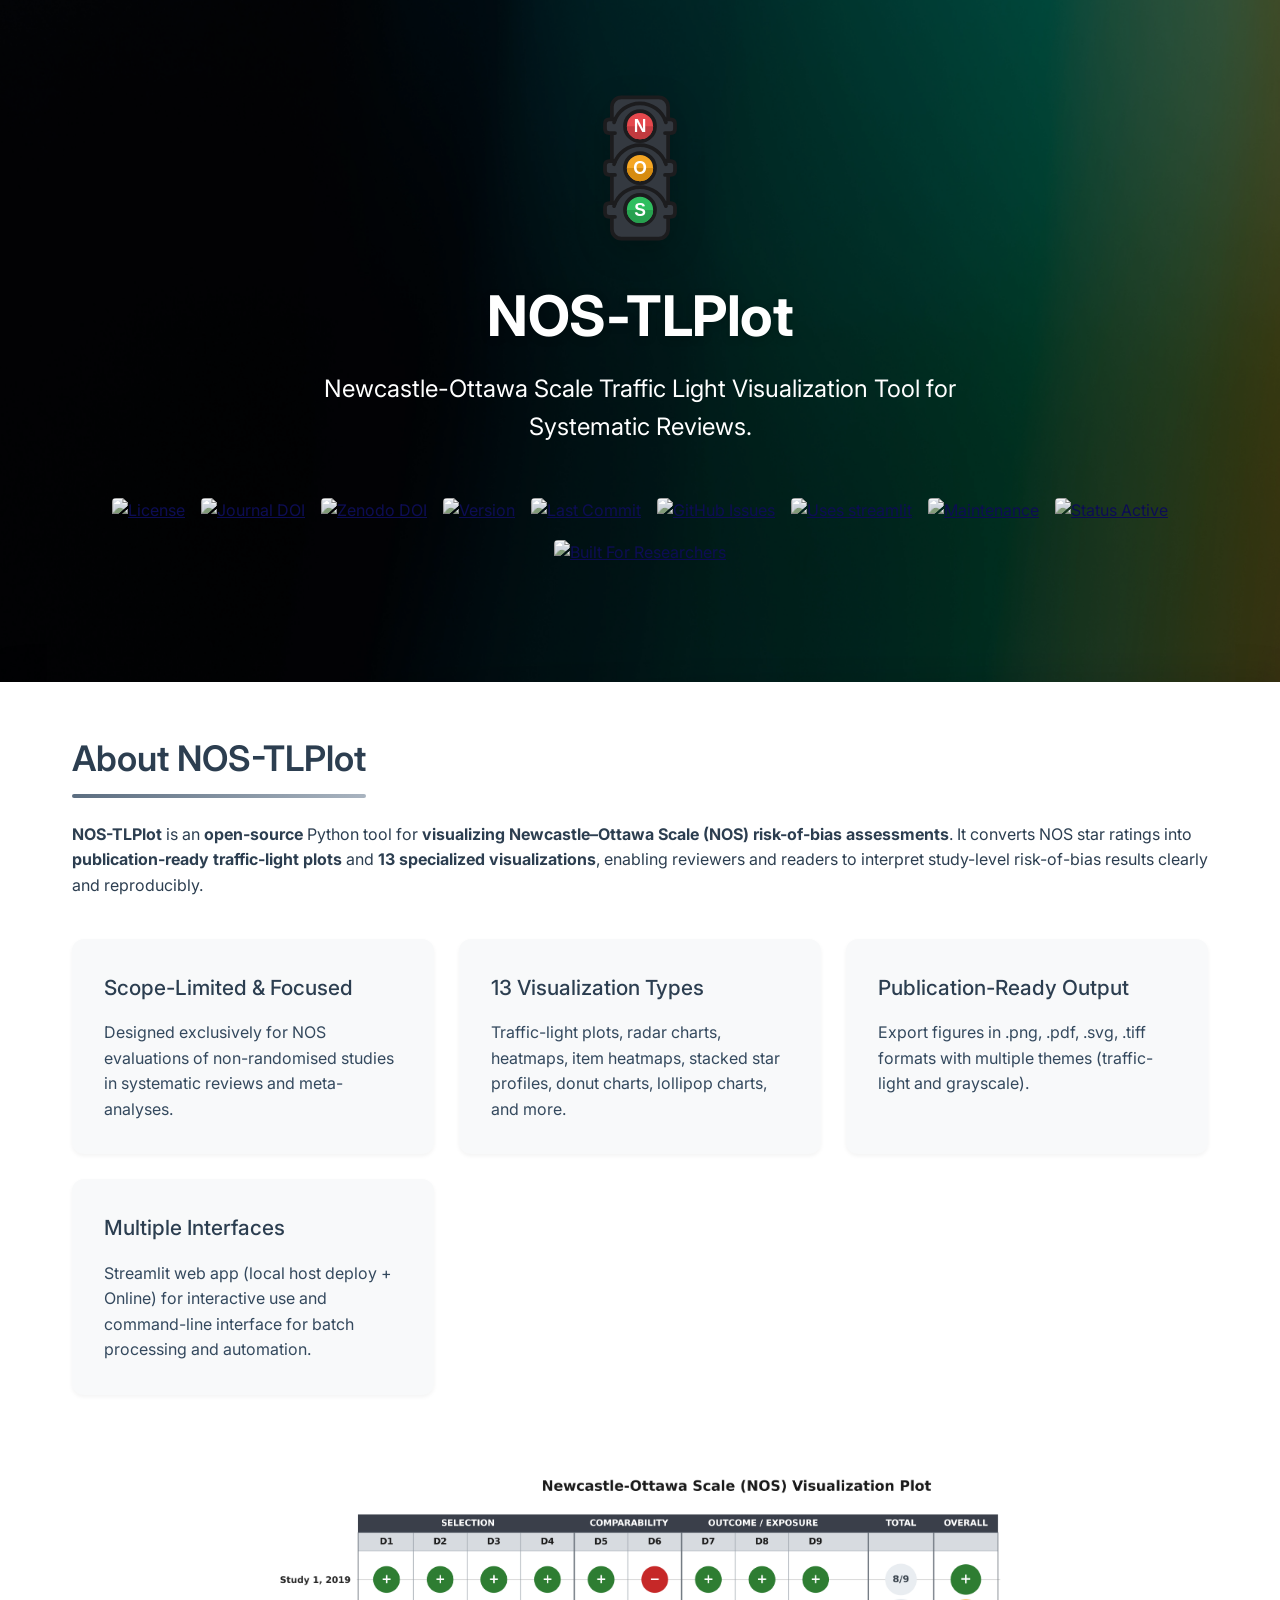
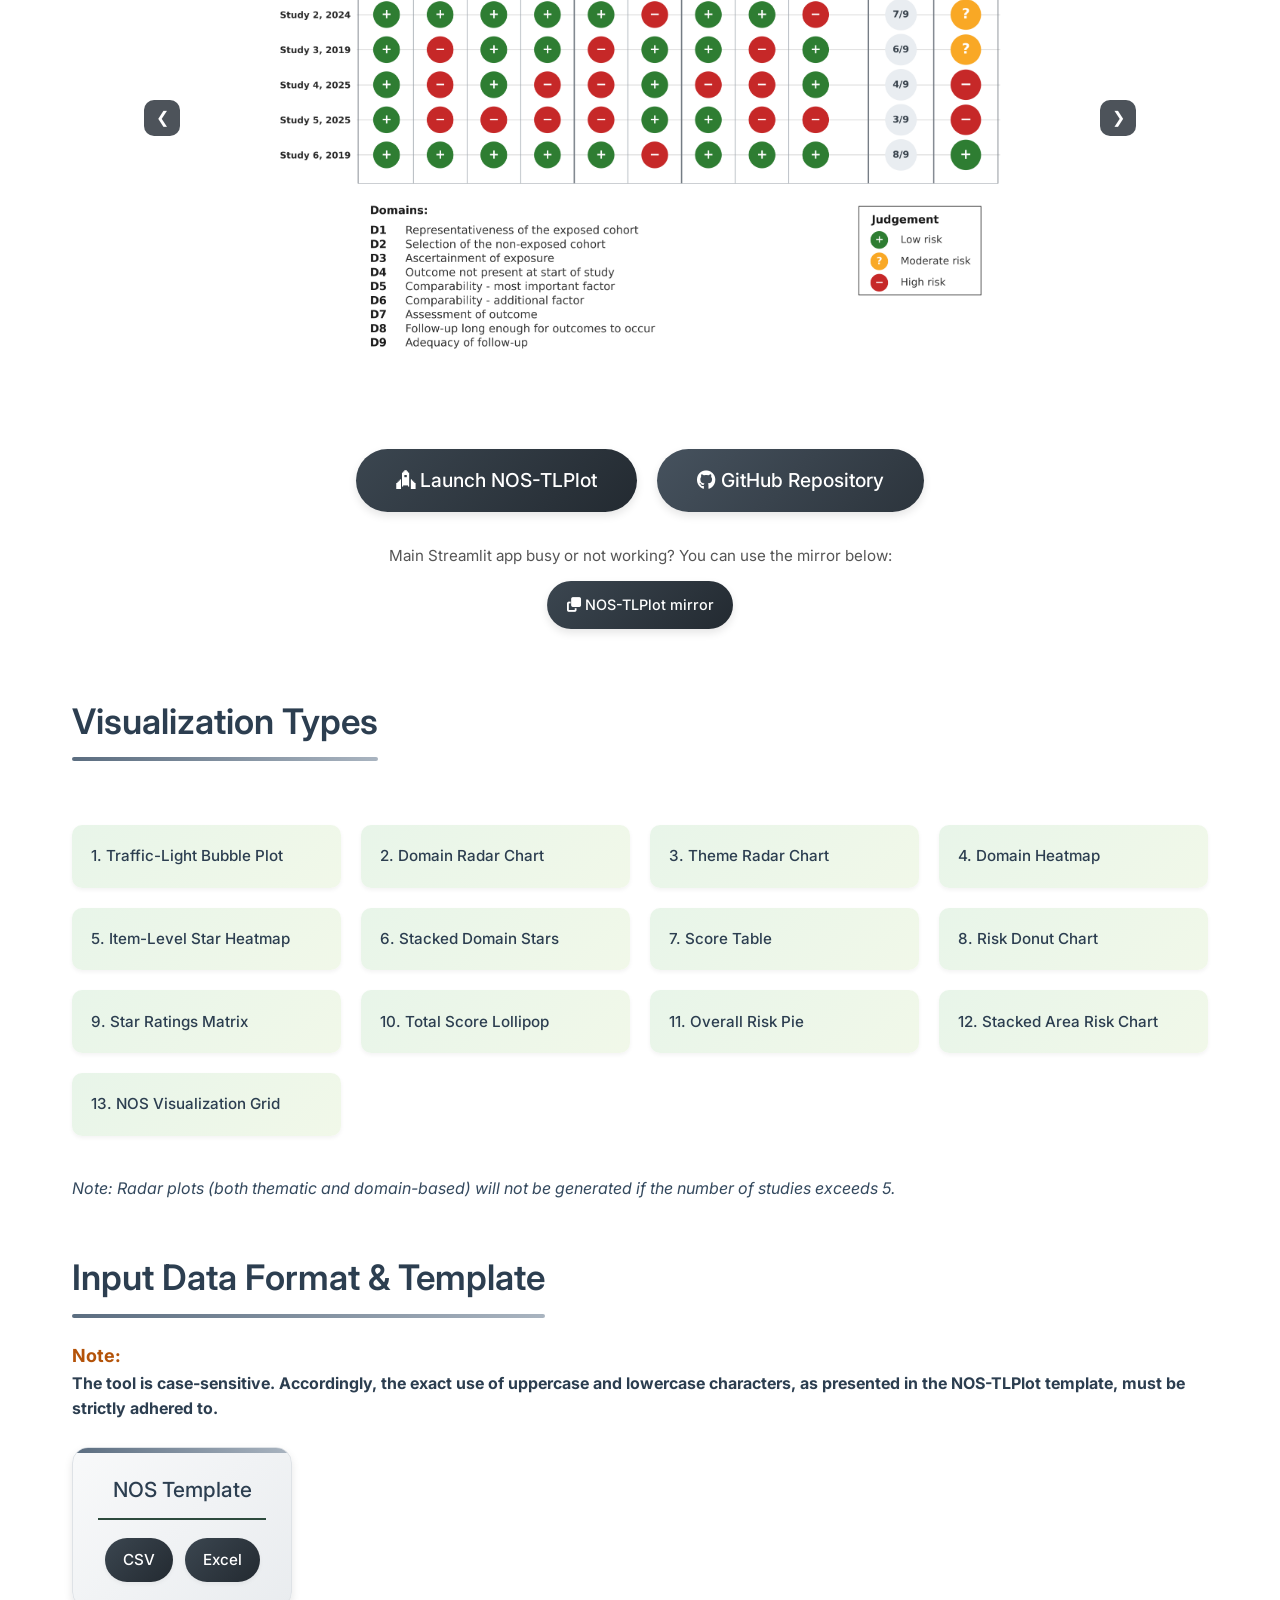
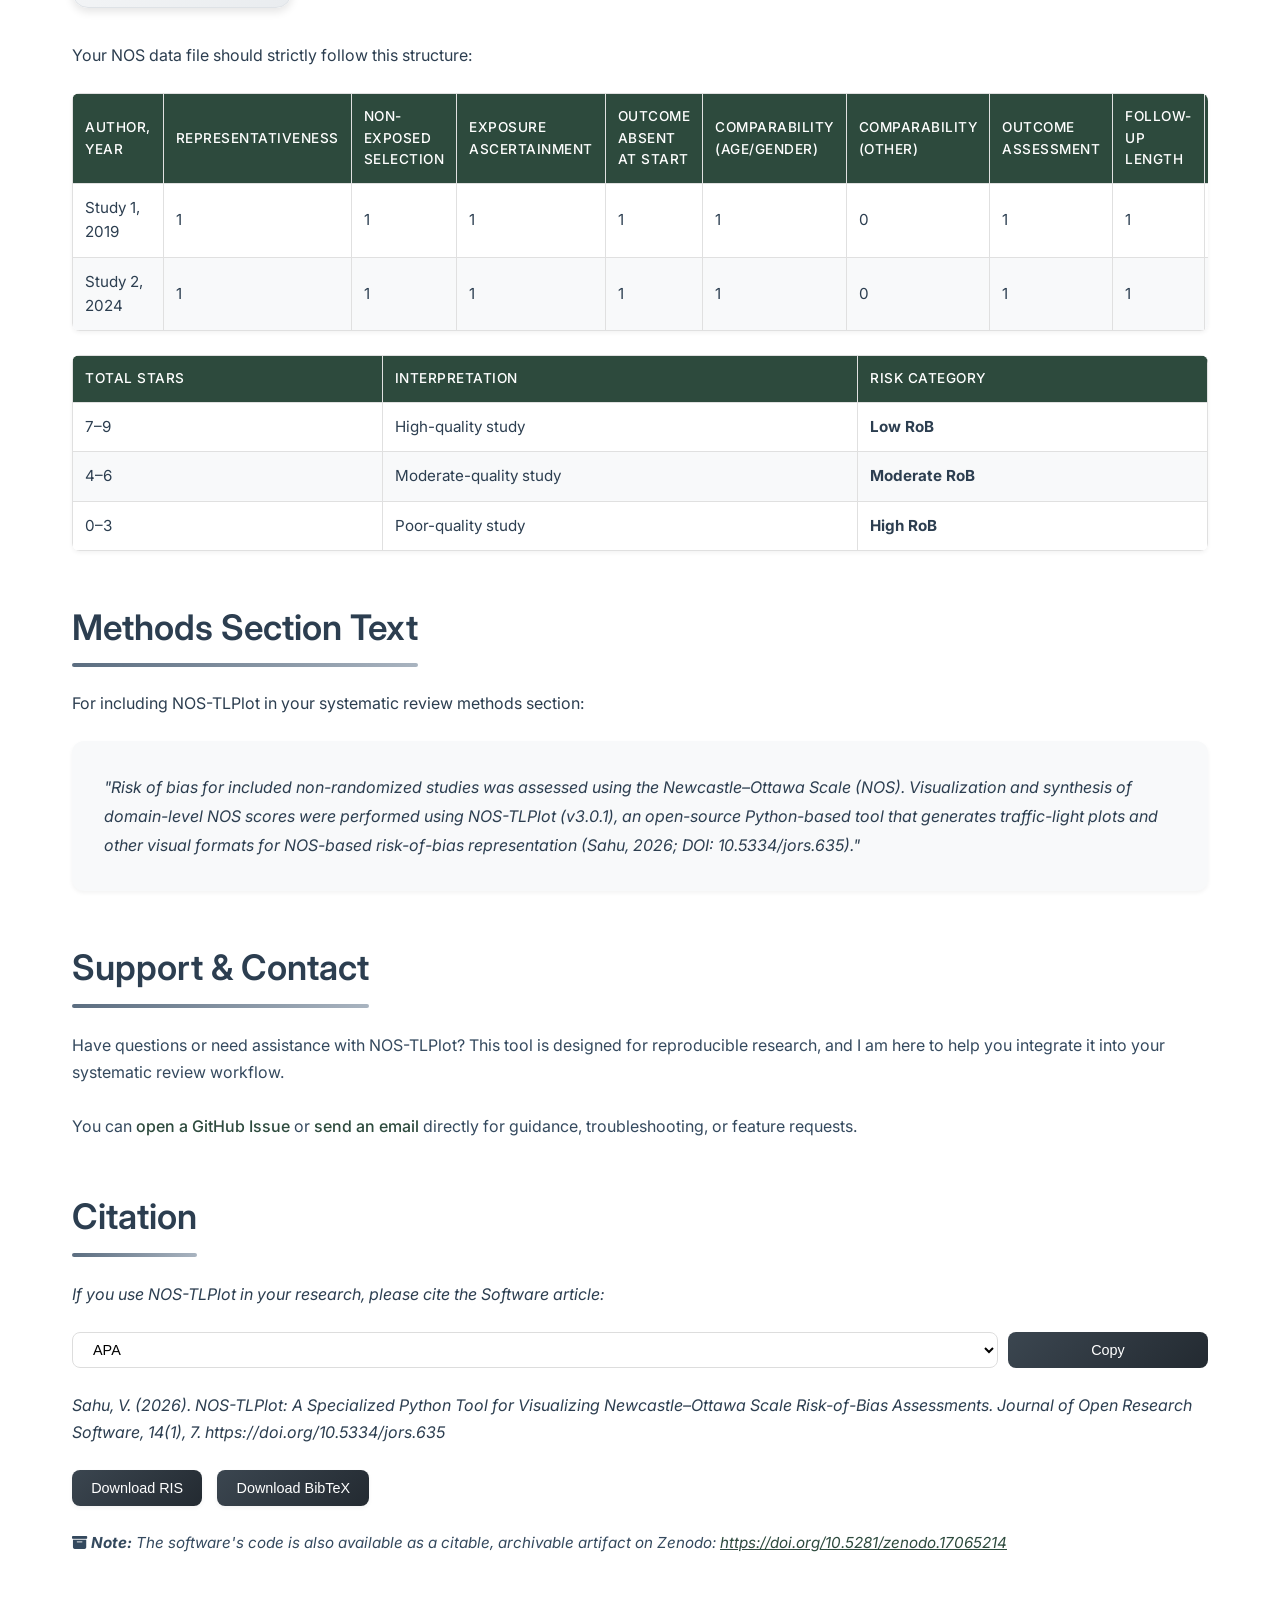
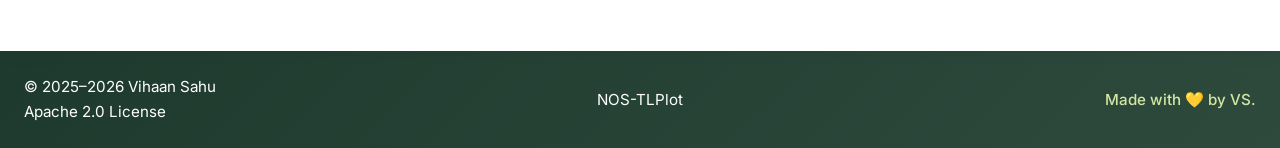
==== commit f77b5276: "site metadata for v3.0.1" ====
--- a/index.html
+++ b/index.html
@@ -155,8 +155,8 @@
         "runtimePlatform": "Python 3.12+",
         "applicationCategory": "Research Visualization Tool",
         "applicationSubCategory": "Evidence Synthesis Software",
-        "softwareVersion": "3.0.0",
-        "dateModified": "2026-10-08",
+        "softwareVersion": "3.0.1",
+        "dateModified": "2026-11-19",
         "inLanguage": "en",
         "isAccessibleForFree": true,
         "description": "An open-source Python tool for visualizing Newcastle-Ottawa Scale risk-of-bias assessments with 13 publication-ready visualization types for systematic reviews and meta-analysis.",
@@ -514,7 +514,7 @@
       <h2>Methods Section Text</h2>
       <p>For including NOS-TLPlot in your systematic review methods section:</p>
       <div class="methods-text">
-        <p><em>"Risk of bias for included non-randomized studies was assessed using the Newcastle–Ottawa Scale (NOS). Visualization and synthesis of domain-level NOS scores were performed using NOS-TLPlot (v3.0.0), an open-source Python-based tool that generates traffic-light plots and other visual formats for NOS-based risk-of-bias representation (Sahu, 2026; DOI: 10.5334/jors.635)."</em></p>
+        <p><em>"Risk of bias for included non-randomized studies was assessed using the Newcastle–Ottawa Scale (NOS). Visualization and synthesis of domain-level NOS scores were performed using NOS-TLPlot (v3.0.1), an open-source Python-based tool that generates traffic-light plots and other visual formats for NOS-based risk-of-bias representation (Sahu, 2026; DOI: 10.5334/jors.635)."</em></p>
       </div>
     </section>
 
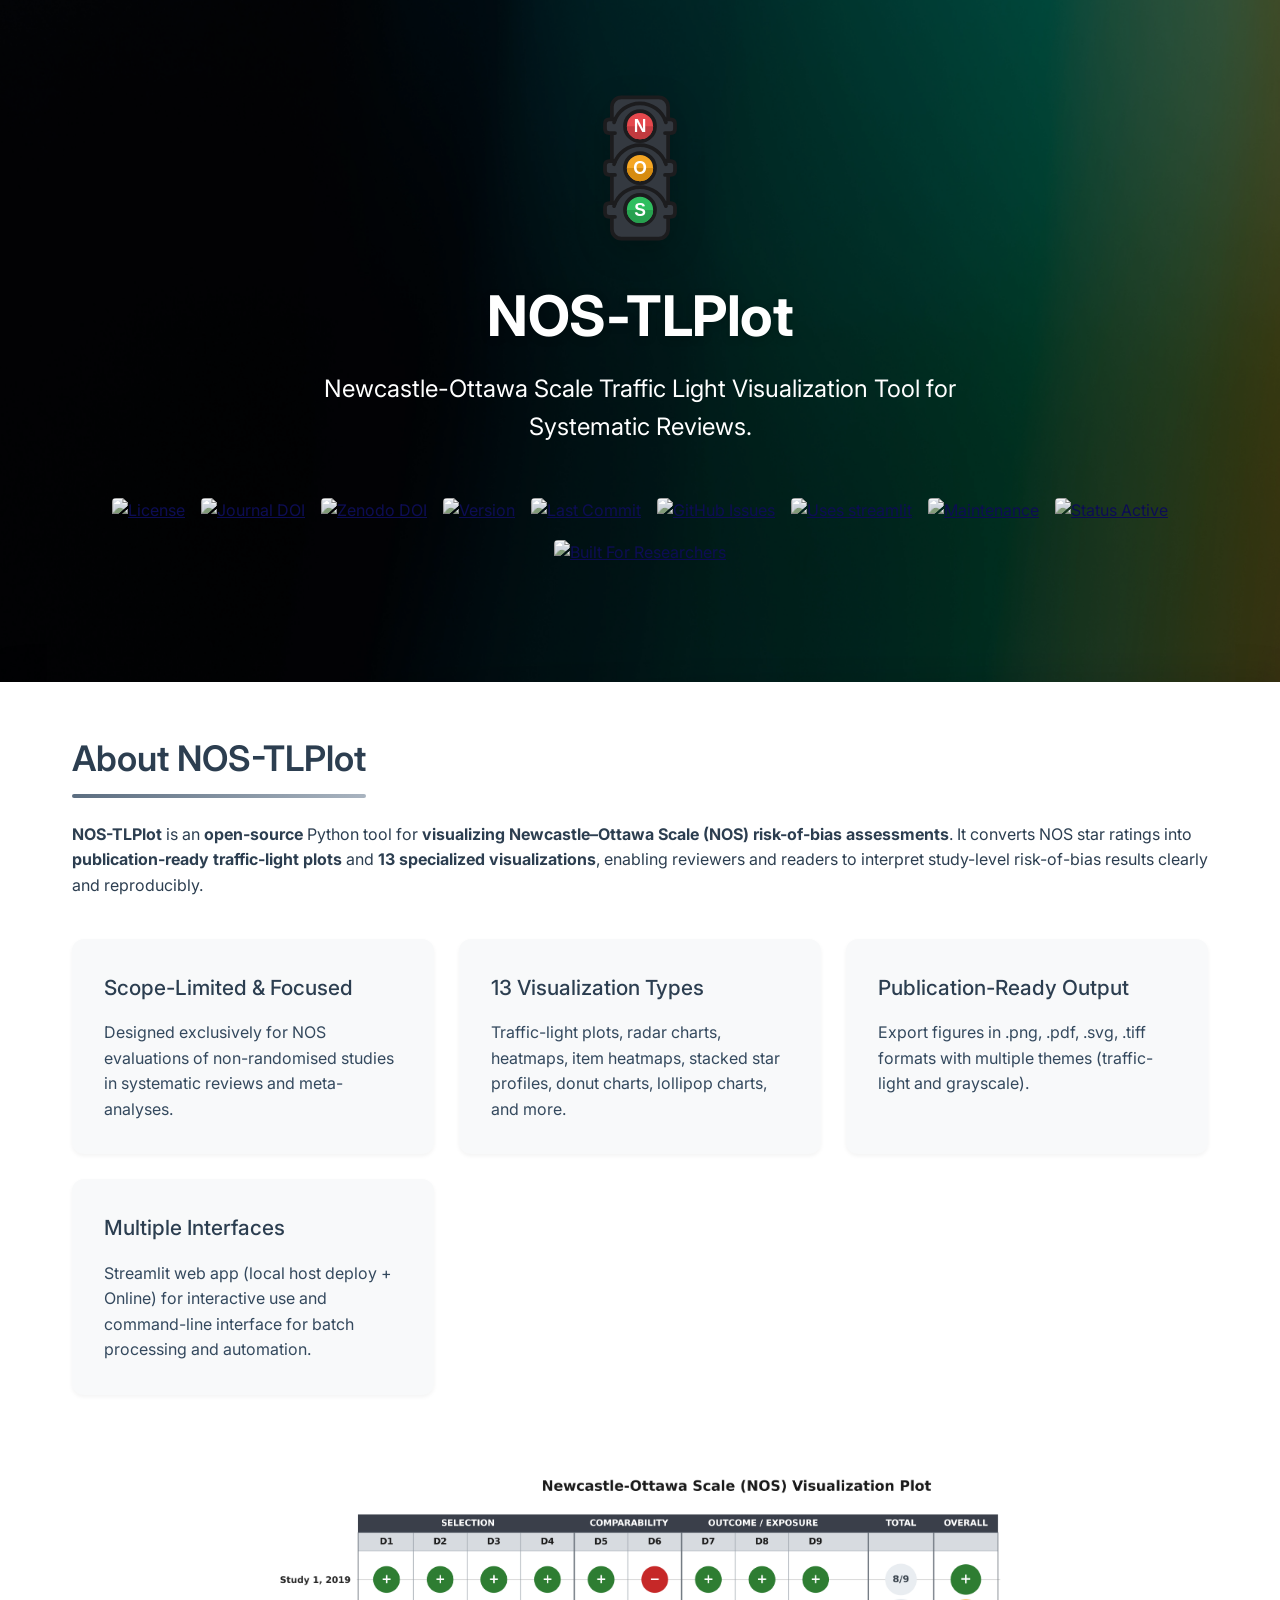
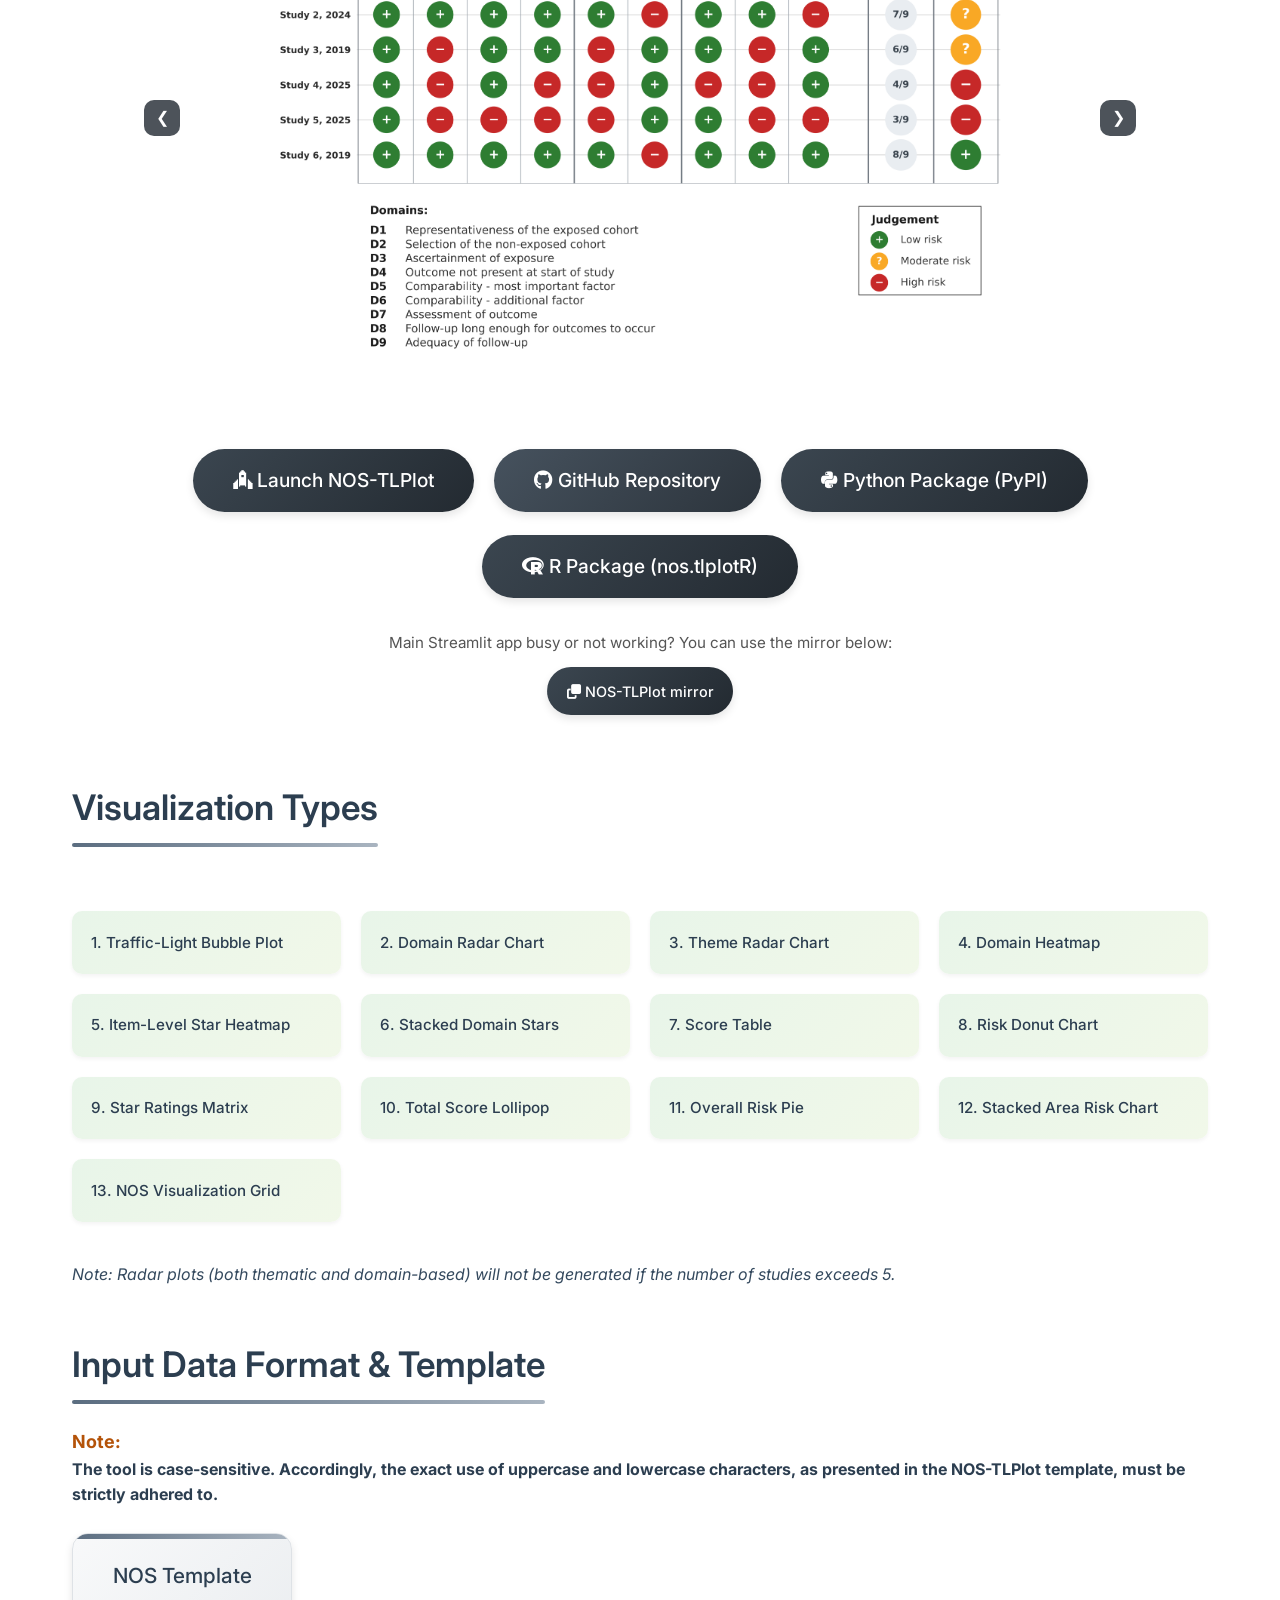
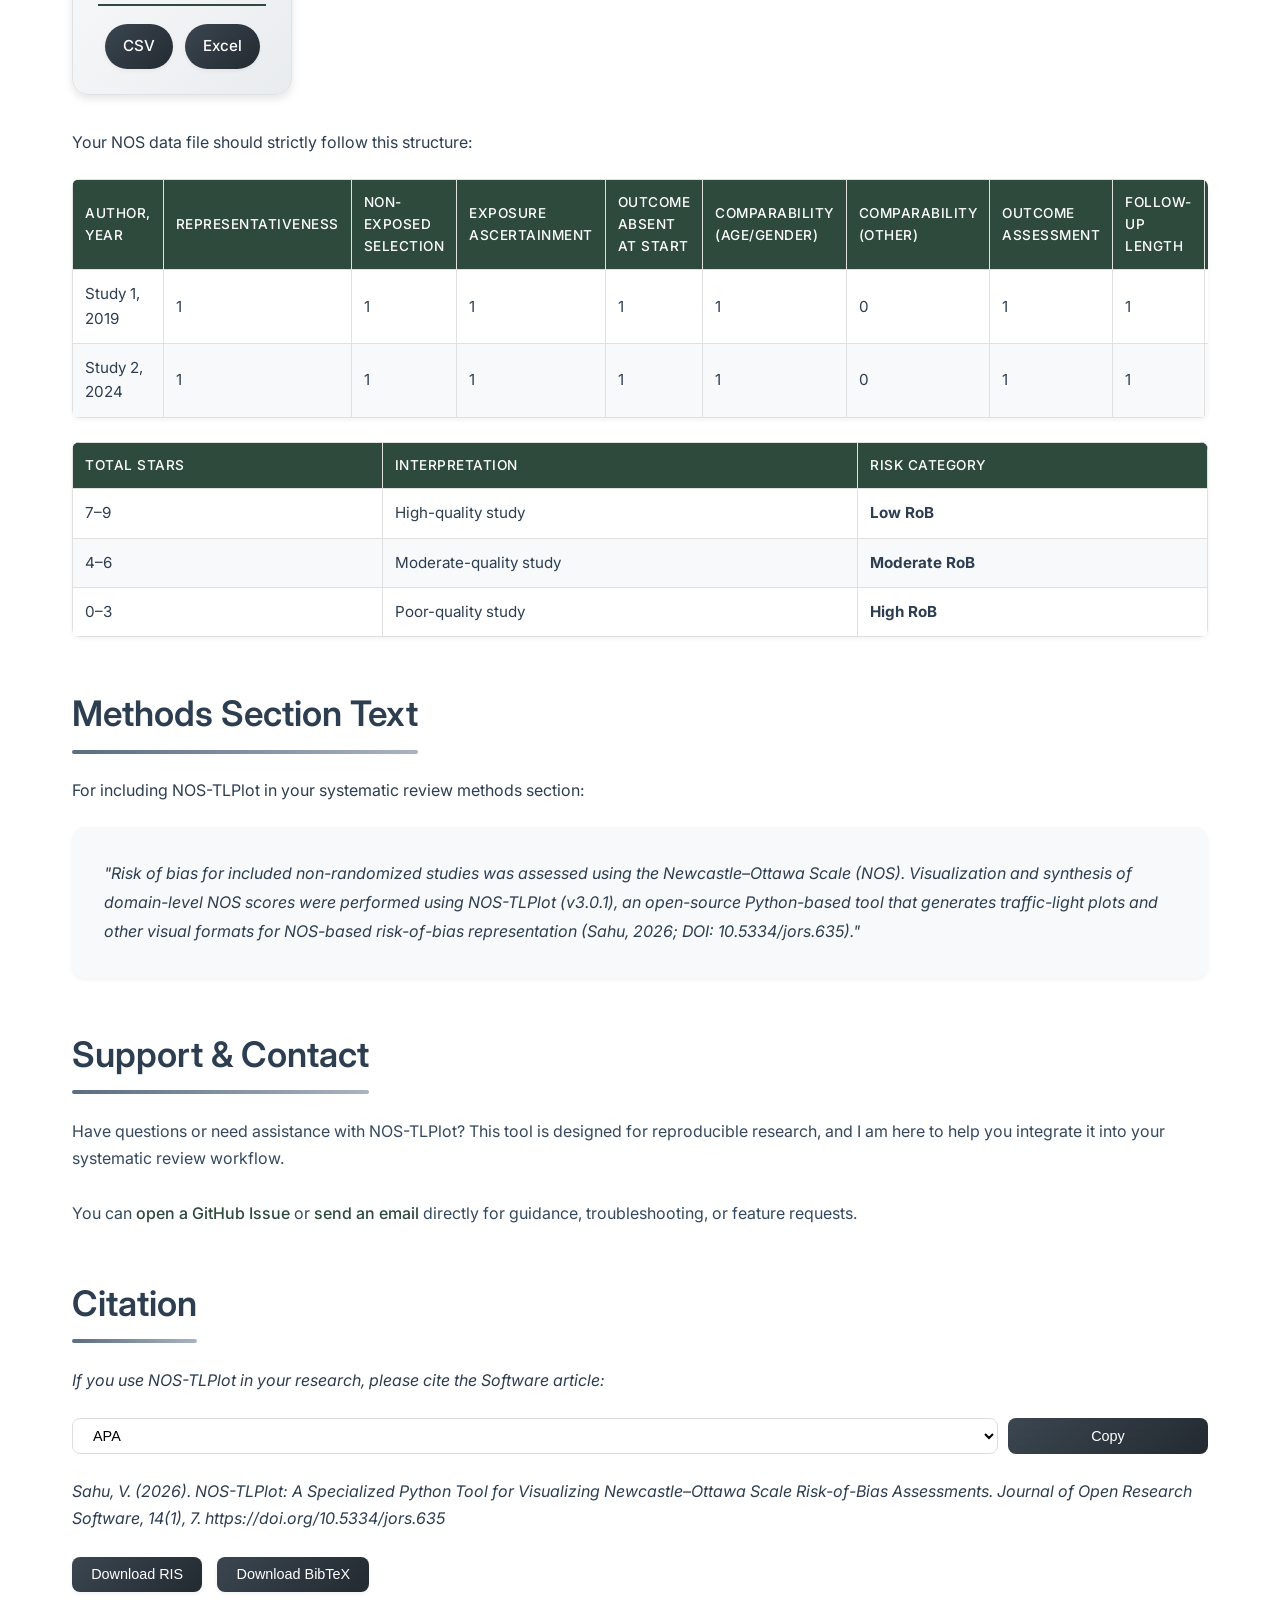
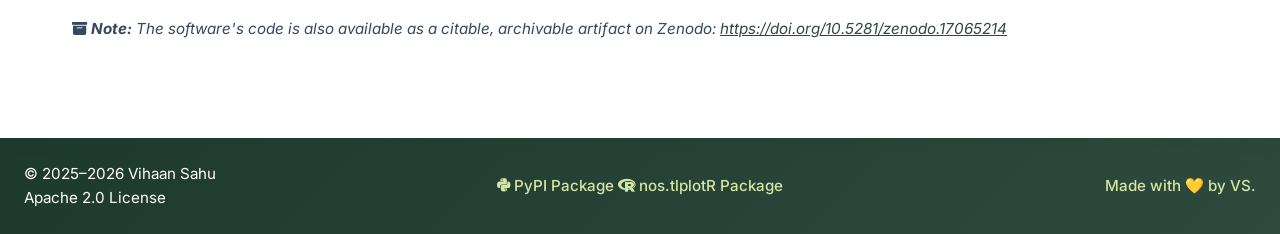
==== commit d0253d7e: "link the python and r packages in the footer and redirect section" ====
--- a/index.html
+++ b/index.html
@@ -191,7 +191,9 @@
           "https://github.com/aurumz-rgb/NOS-TLPlot",
           "https://doi.org/10.5281/zenodo.17065214",
           "https://nos-tlplot.streamlit.app",
-          "https://nos-tlplot-mirror.streamlit.app"
+          "https://nos-tlplot-mirror.streamlit.app",
+          "https://pypi.org/project/nos-tlplot/",
+          "https://nos-tlplot.github.io/nos.tlplotR/index.html"
         ]
       },
       {
@@ -373,6 +375,14 @@
     <i class="fa-brands fa-github"></i> GitHub Repository
   </a>
 
+  <a href="https://pypi.org/project/nos-tlplot/" target="_blank">
+    <i class="fa-brands fa-python"></i> Python Package (PyPI)
+  </a>
+
+  <a href="https://nos-tlplot.github.io/nos.tlplotR/index.html" target="_blank">
+    <i class="fa-brands fa-r-project"></i> R Package (nos.tlplotR)
+  </a>
+
   <div style="margin-top: 18px; margin-bottom: 10px; font-size: 0.95rem; color: #555; line-height: 1.4;">
     Main Streamlit app busy or not working? You can use the mirror below:
   </div>
@@ -569,7 +579,8 @@
         <p>Apache 2.0 License</p>
       </div>
       <div class="footer-center">
-        <p>NOS-TLPlot</p>
+        <a href="https://pypi.org/project/nos-tlplot/" target="_blank"><i class="fab fa-python"></i> PyPI Package</a>
+        <a href="https://nos-tlplot.github.io/nos.tlplotR/index.html" target="_blank"><i class="fab fa-r-project"></i> nos.tlplotR Package</a>
       </div>
       <div class="footer-right">
         <p><a href="https://aurumz-rgb.github.io" target="_blank">Made with 💛 by VS.</a></p>
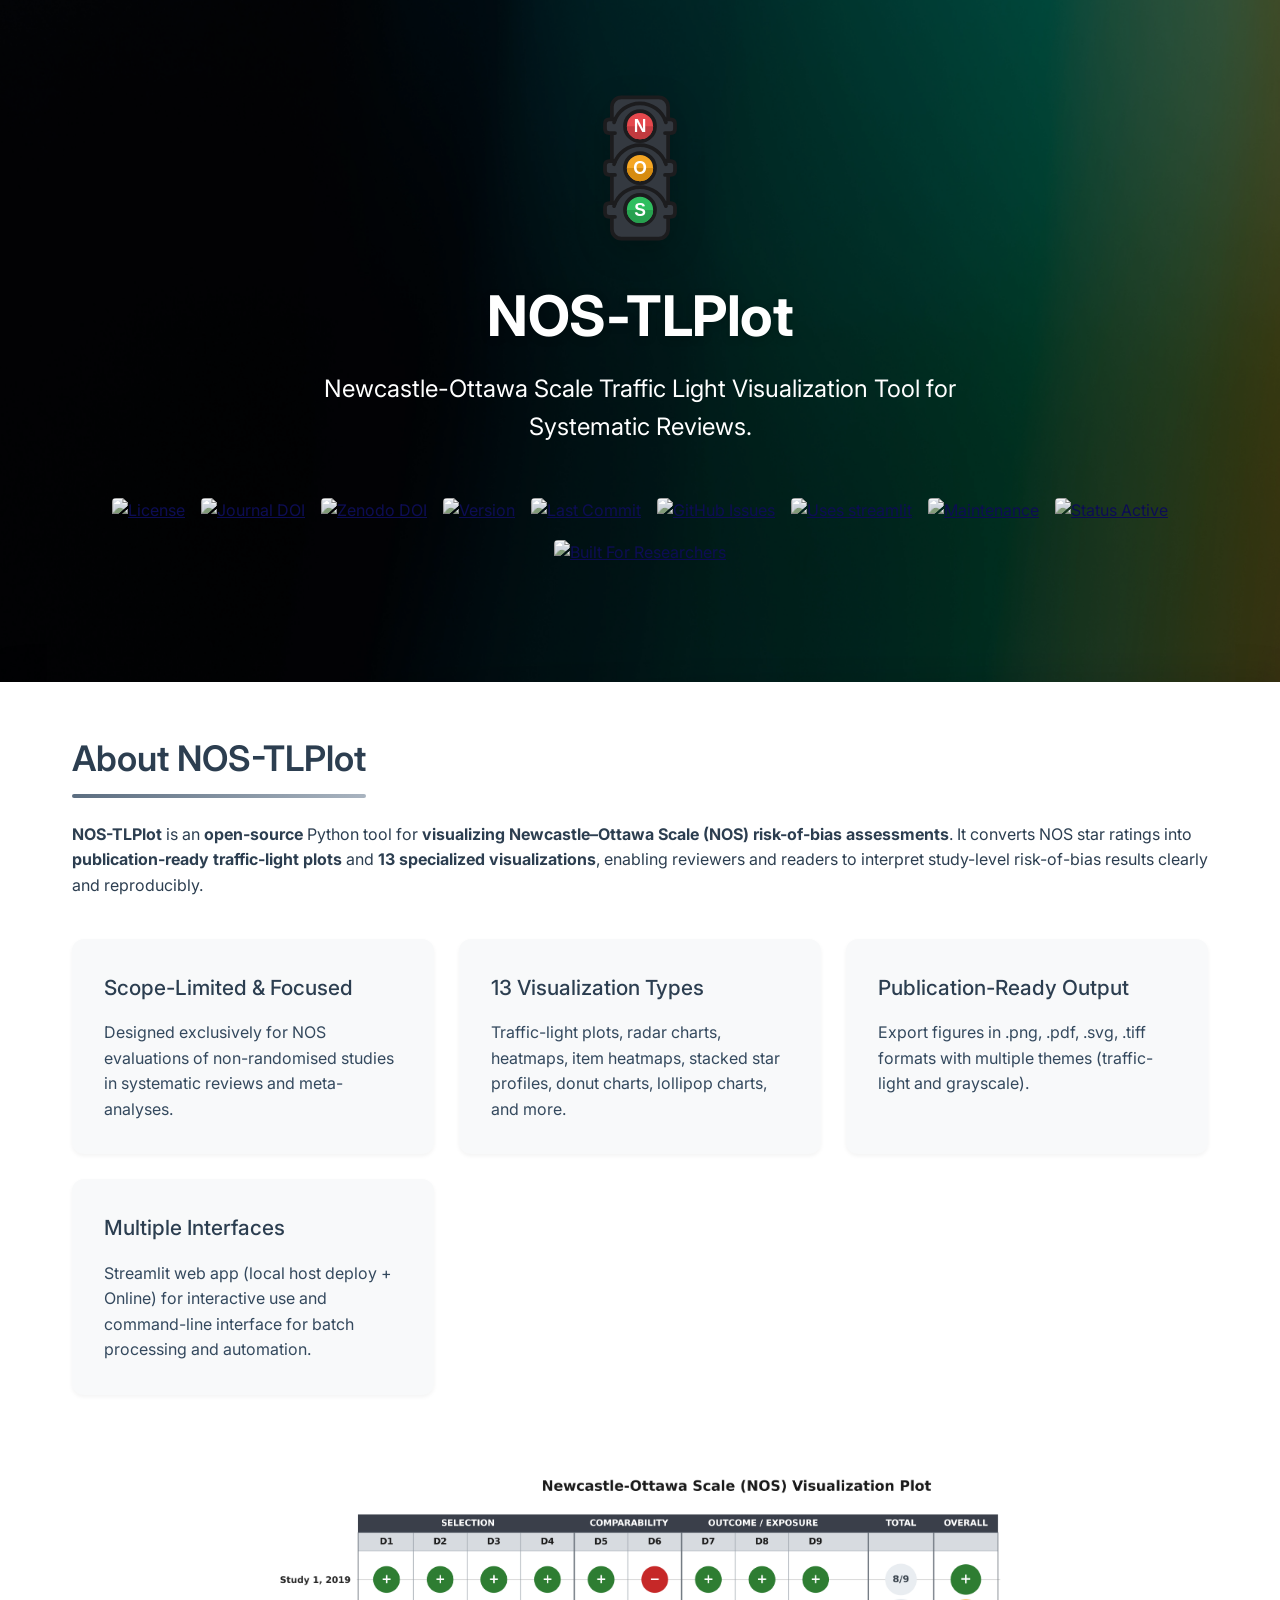
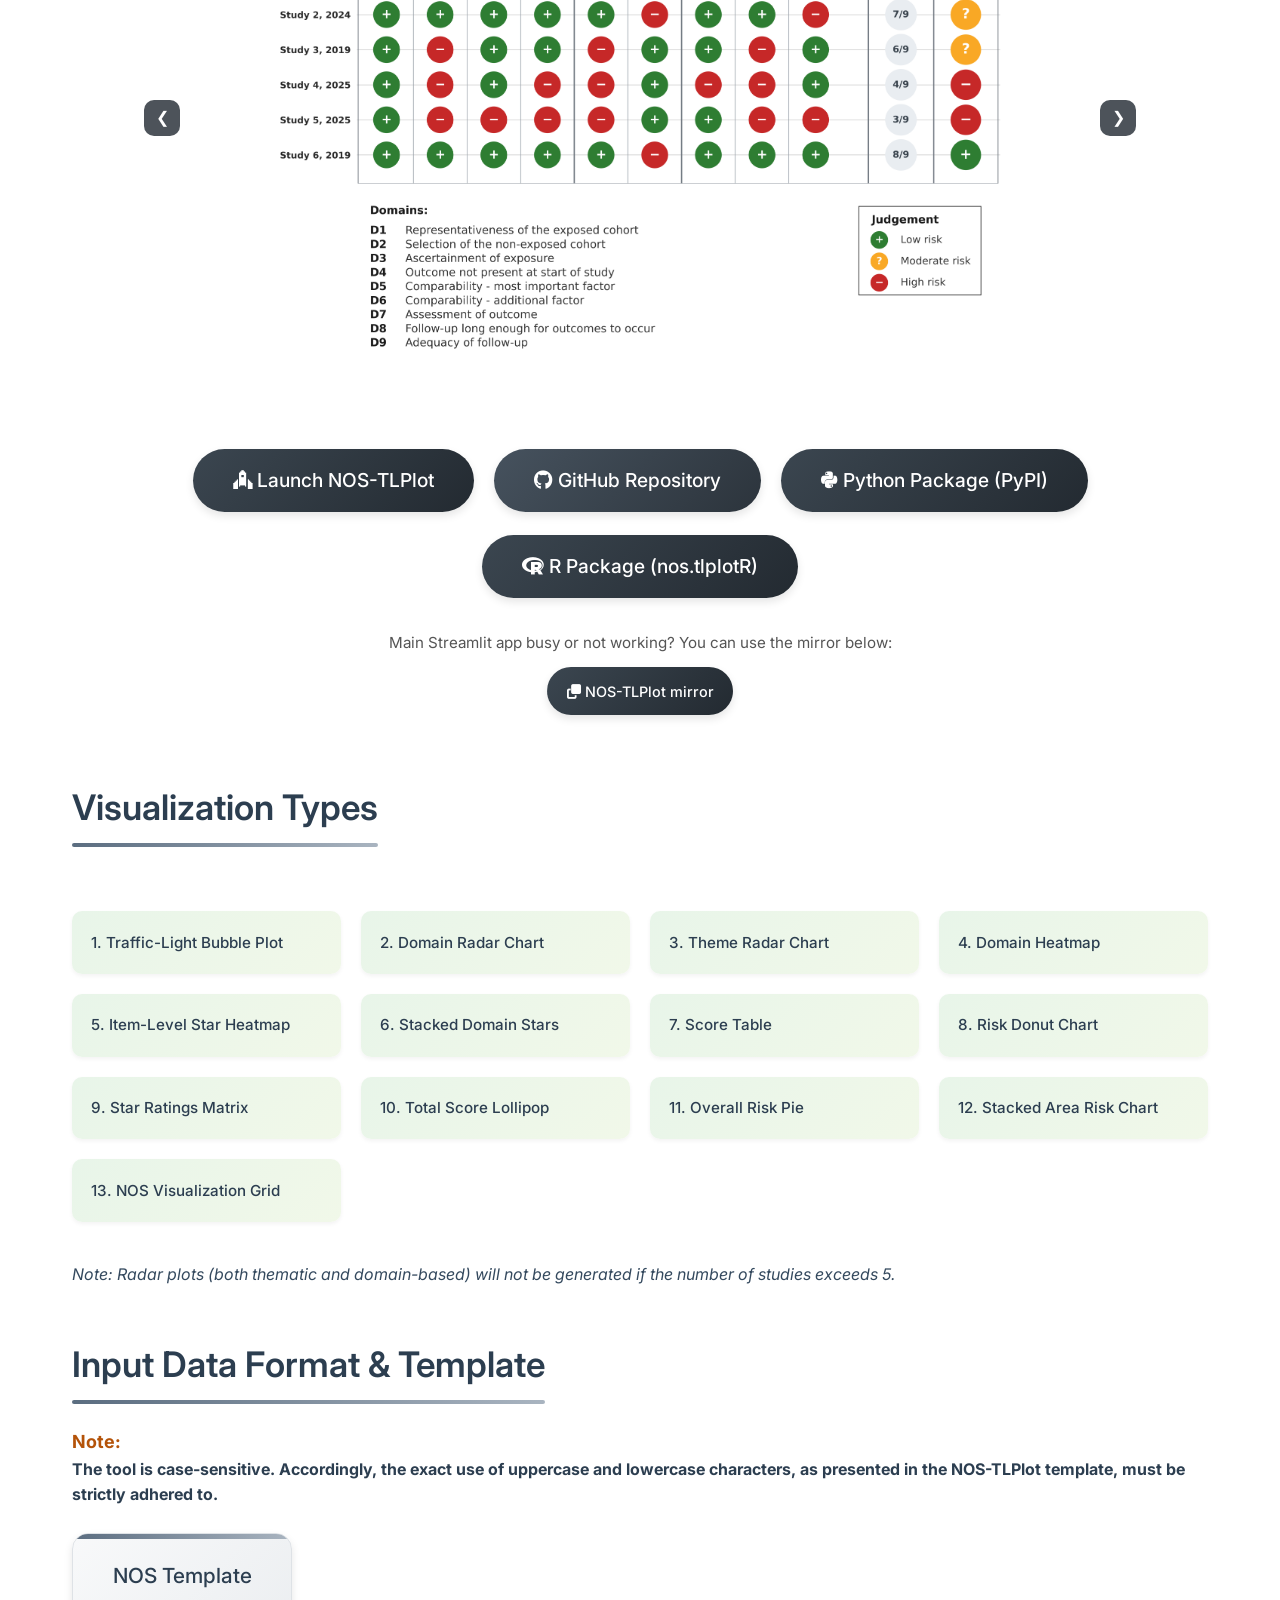
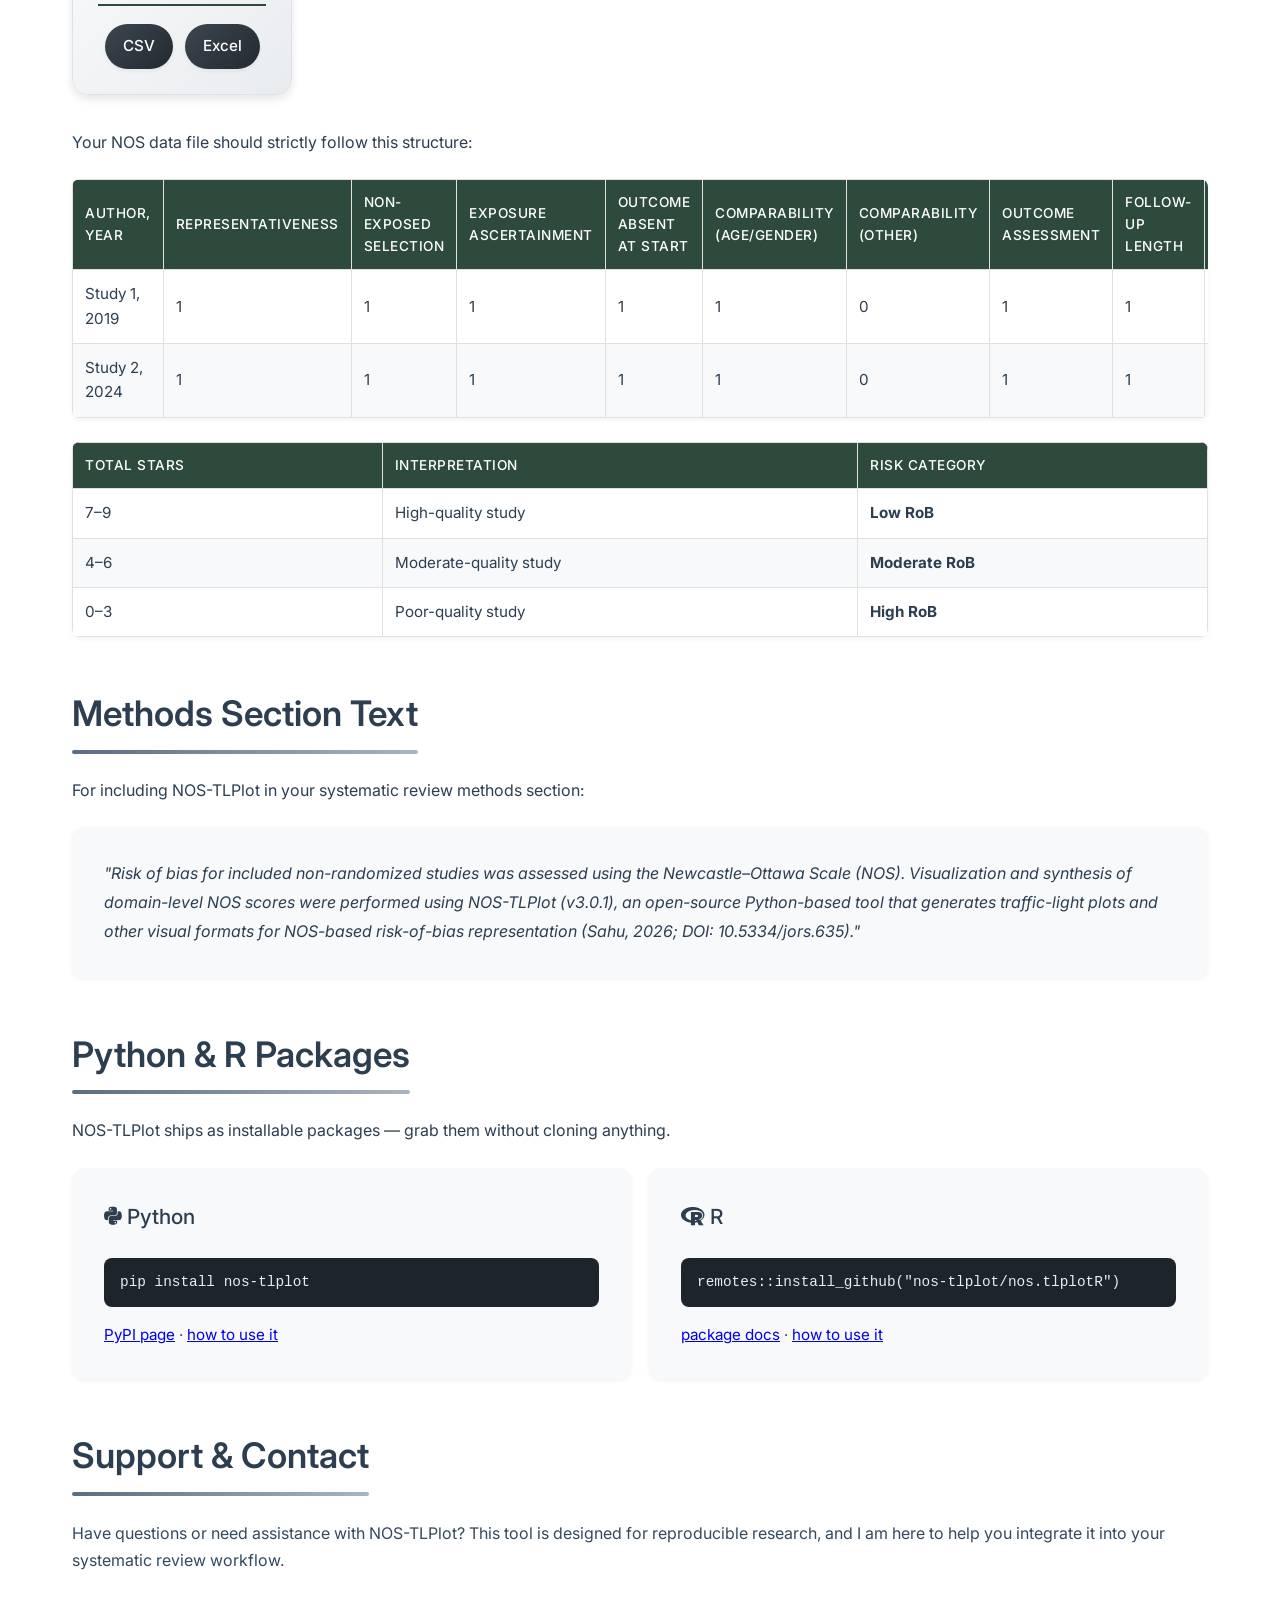
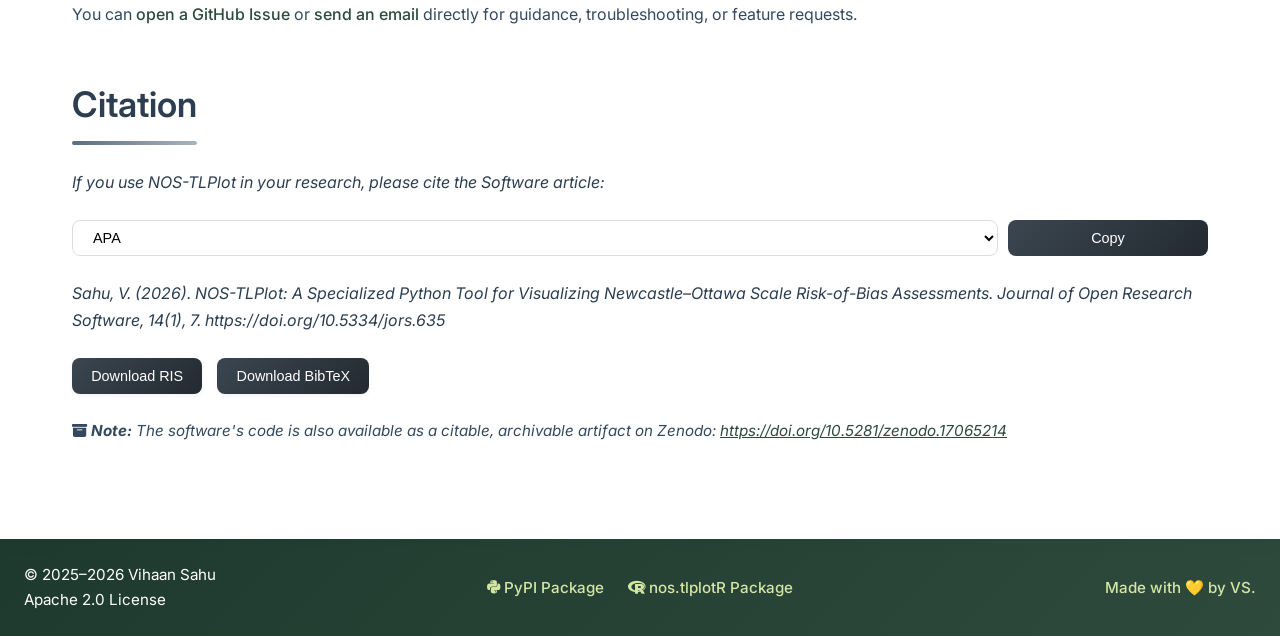
==== commit 5c8ef410: "add the packages page with site links and spacing fixes" ====
--- a/index.html
+++ b/index.html
@@ -529,6 +529,25 @@
     </section>
 
 
+    <section class="section-header">
+      <h2><a class="section-link" href="packages.html">Python &amp; R Packages</a></h2>
+      <p>NOS-TLPlot ships as installable packages — grab them without cloning anything.</p>
+      <div class="pkg-quick">
+        <div class="feature-card">
+          <h3><i class="fa-brands fa-python"></i> Python</h3>
+          <code>pip install nos-tlplot</code>
+          <p><a href="https://pypi.org/project/nos-tlplot/" target="_blank">PyPI page</a> ·
+             <a href="packages.html">how to use it</a></p>
+        </div>
+        <div class="feature-card">
+          <h3><i class="fa-brands fa-r-project"></i> R</h3>
+          <code>remotes::install_github("nos-tlplot/nos.tlplotR")</code>
+          <p><a href="https://nos-tlplot.github.io/nos.tlplotR/" target="_blank">package docs</a> ·
+             <a href="packages.html">how to use it</a></p>
+        </div>
+      </div>
+    </section>
+
     <section class="support section-header">
       <h2><a class="section-link" href="support.html">Support & Contact</a></h2>
       <p>
--- a/styles.css
+++ b/styles.css
@@ -447,6 +447,11 @@
 
     .footer-center {
       text-align: center;
+      display: flex;
+      gap: 24px;
+      justify-content: center;
+      align-items: center;
+      flex-wrap: wrap;
     }
 
     .footer-right {
@@ -1004,3 +1009,27 @@
     .carousel-arrow:hover {
       background-color: rgba(38, 46, 54, 0.96);
     }
+
+    .pkg-quick {
+      display: grid;
+      grid-template-columns: repeat(auto-fit, minmax(300px, 1fr));
+      gap: 18px;
+      margin-top: 1.5rem;
+      text-align: left;
+    }
+
+    .pkg-quick code {
+      display: block;
+      background: #1e242b;
+      color: #e6edf3;
+      padding: 0.8rem 1rem;
+      border-radius: 8px;
+      font-size: 0.9rem;
+      overflow-x: auto;
+      margin: 0.6rem 0;
+    }
+
+    .pkg-quick p {
+      margin: 0.4rem 0 0;
+      font-size: 0.95rem;
+    }
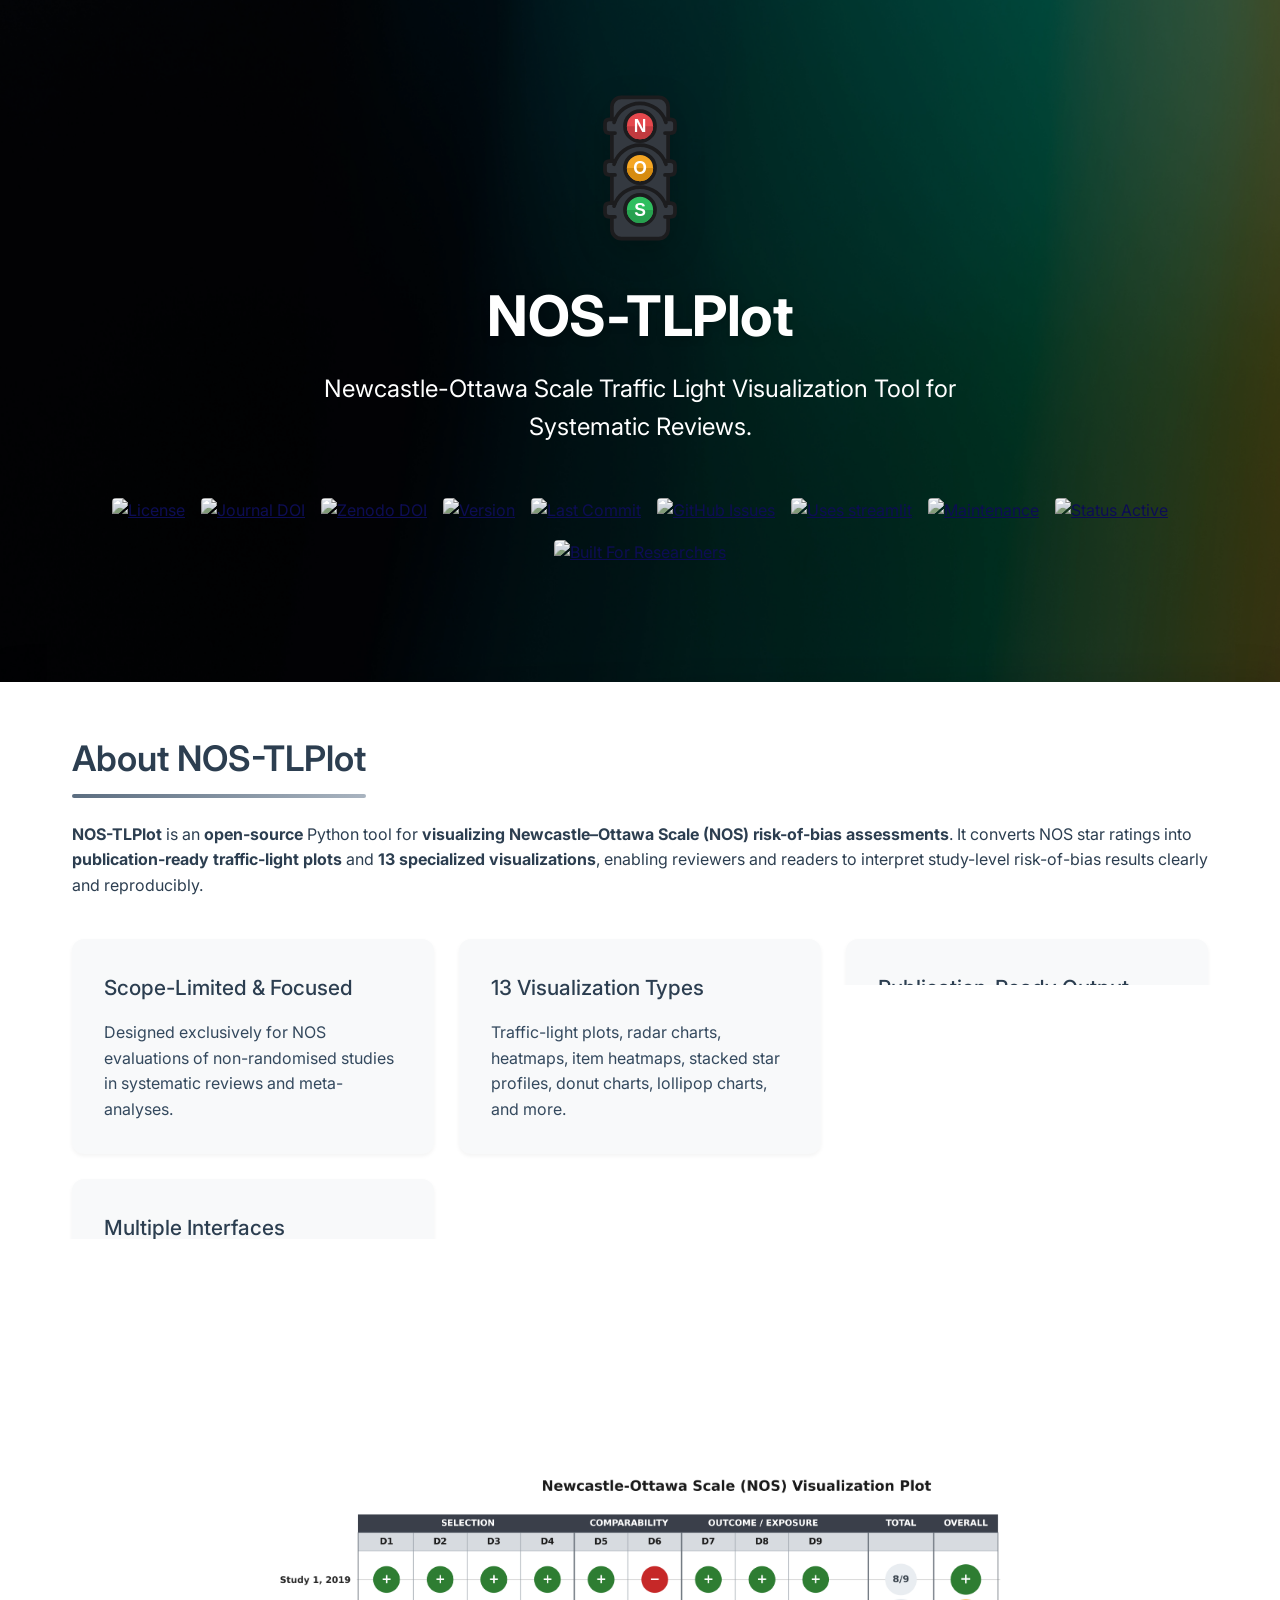
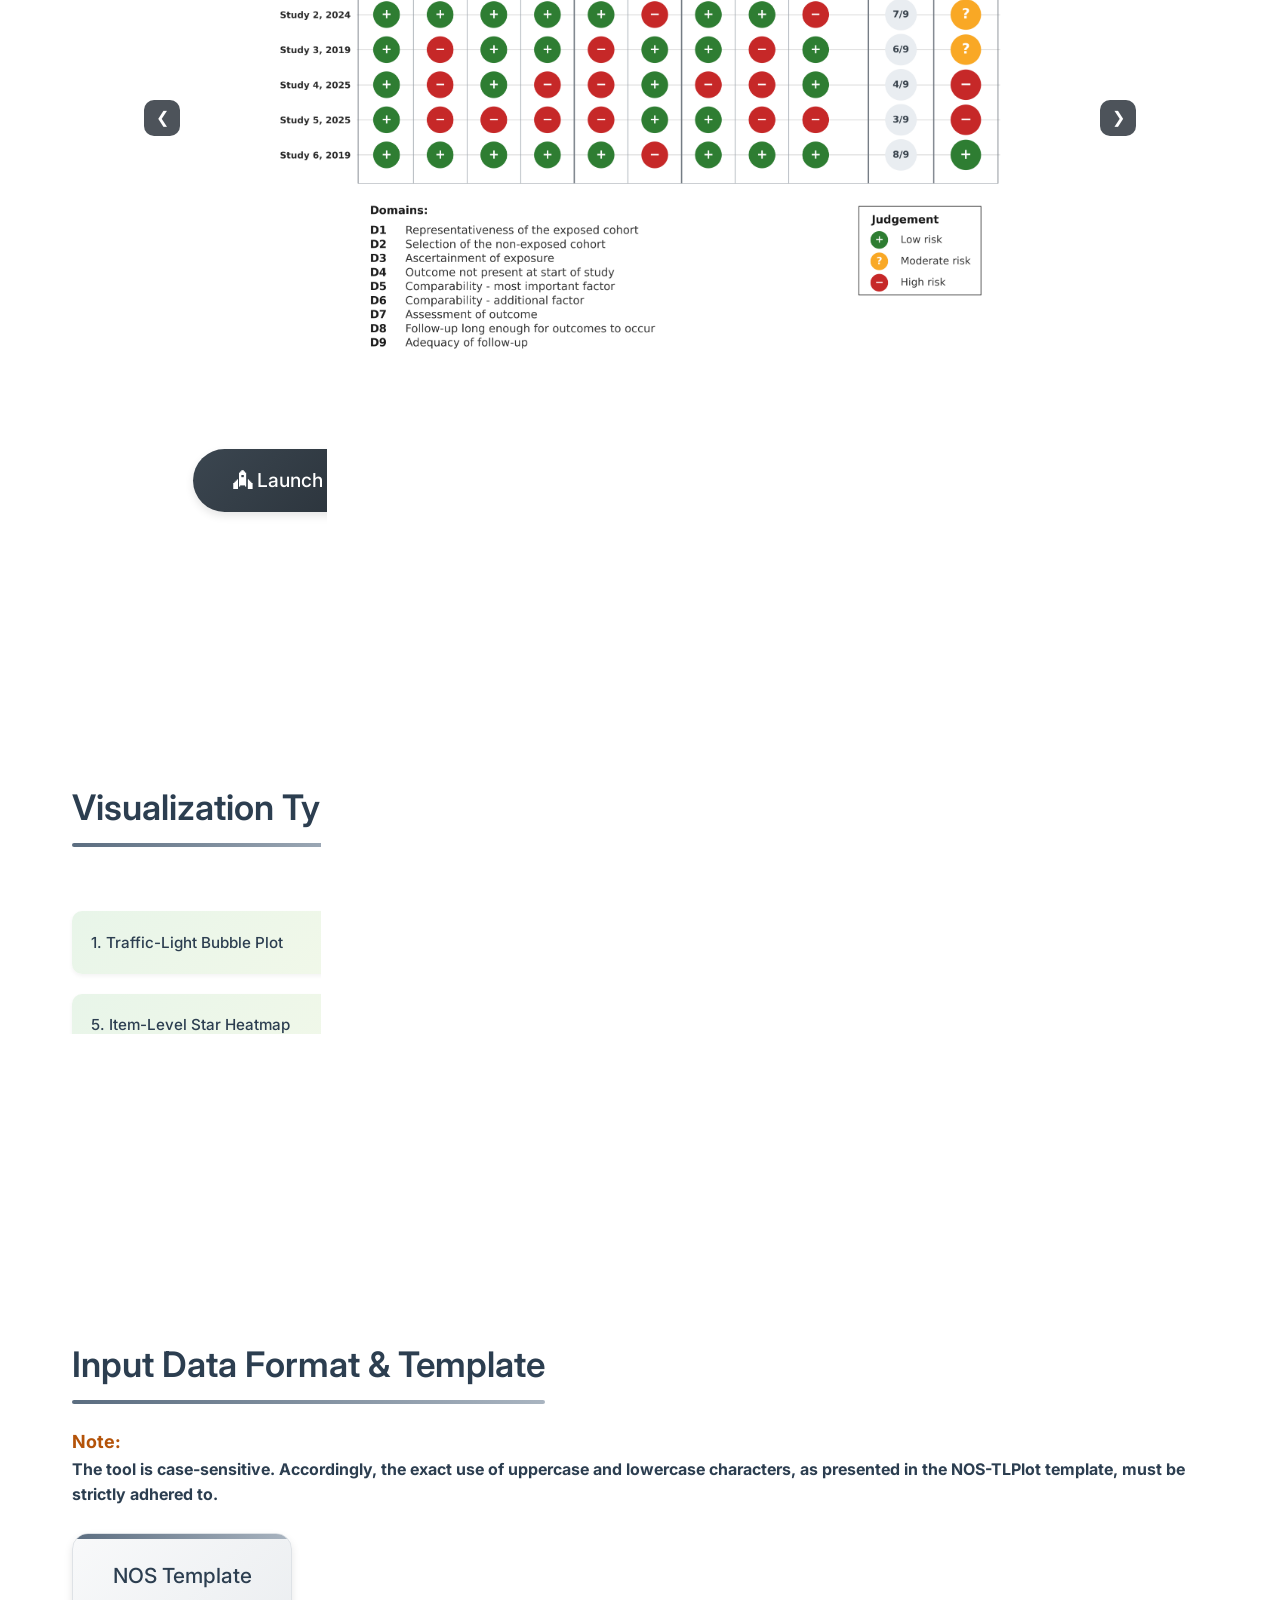
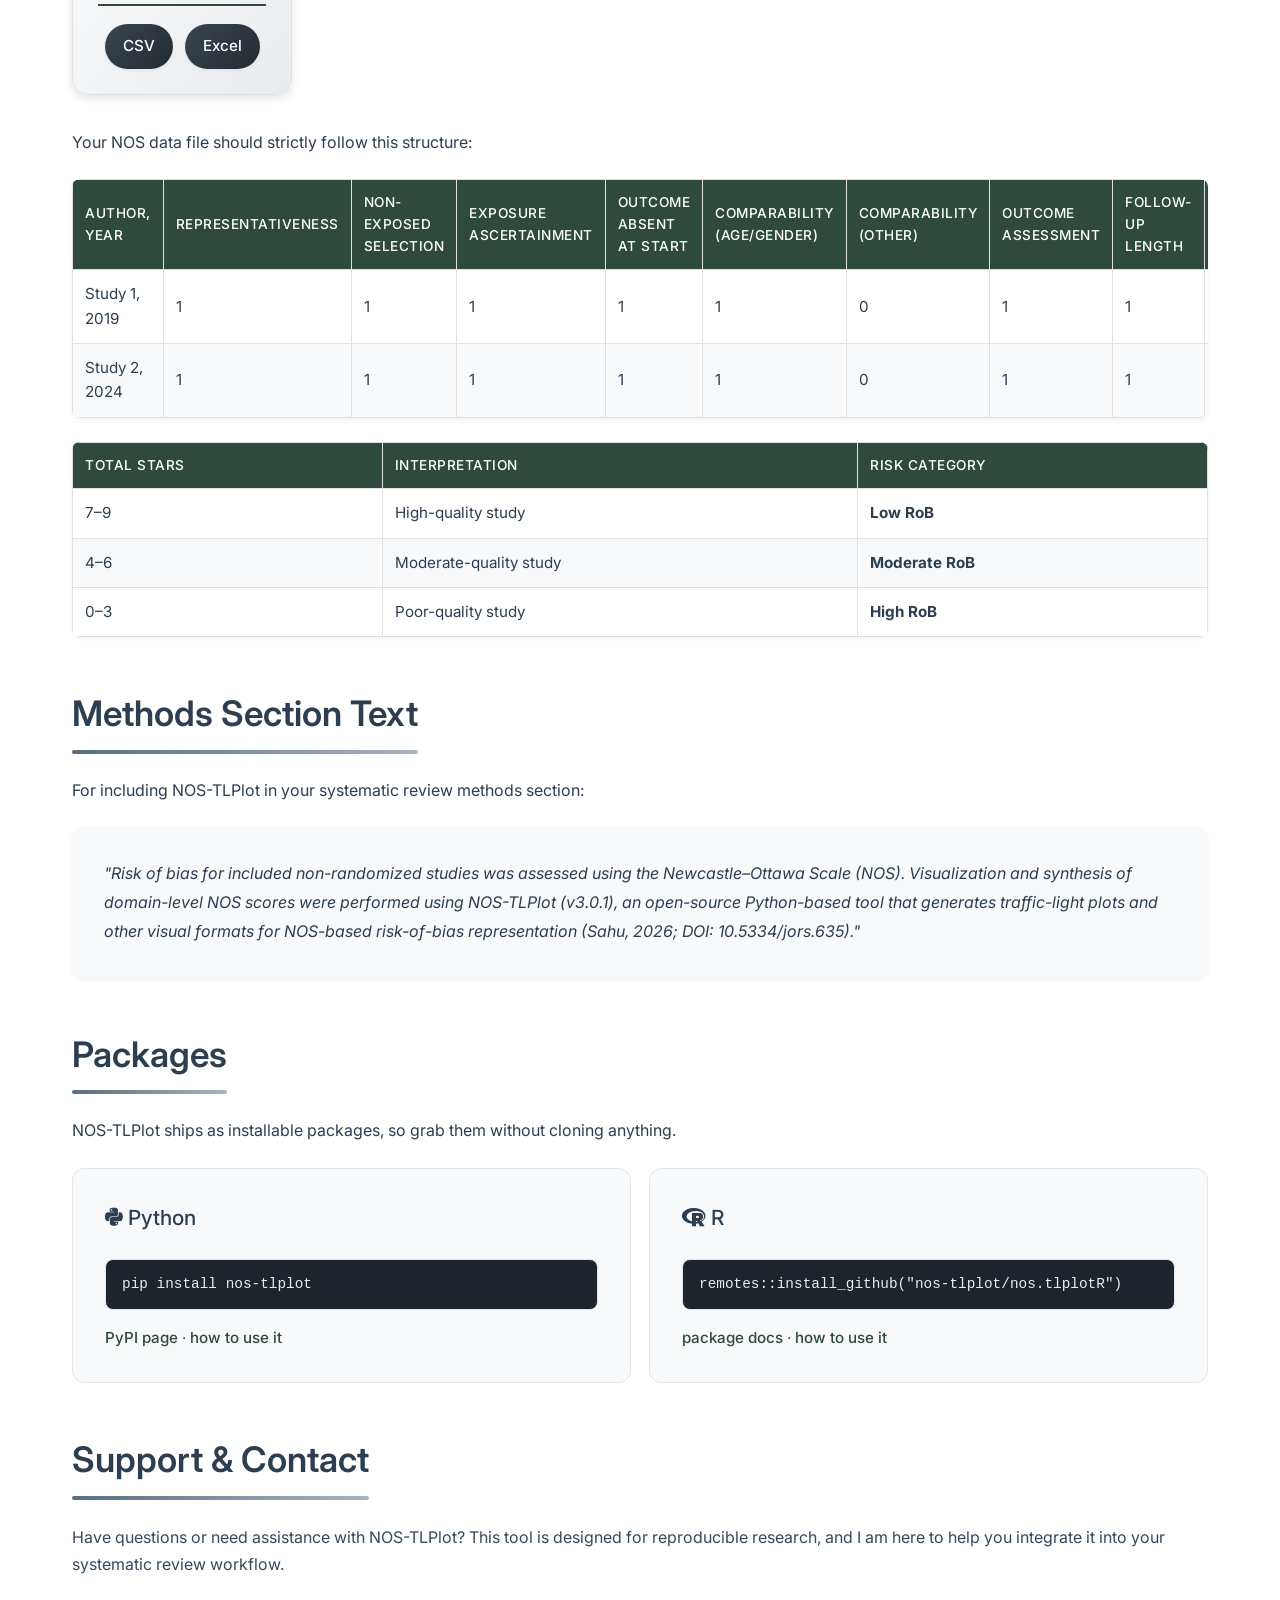
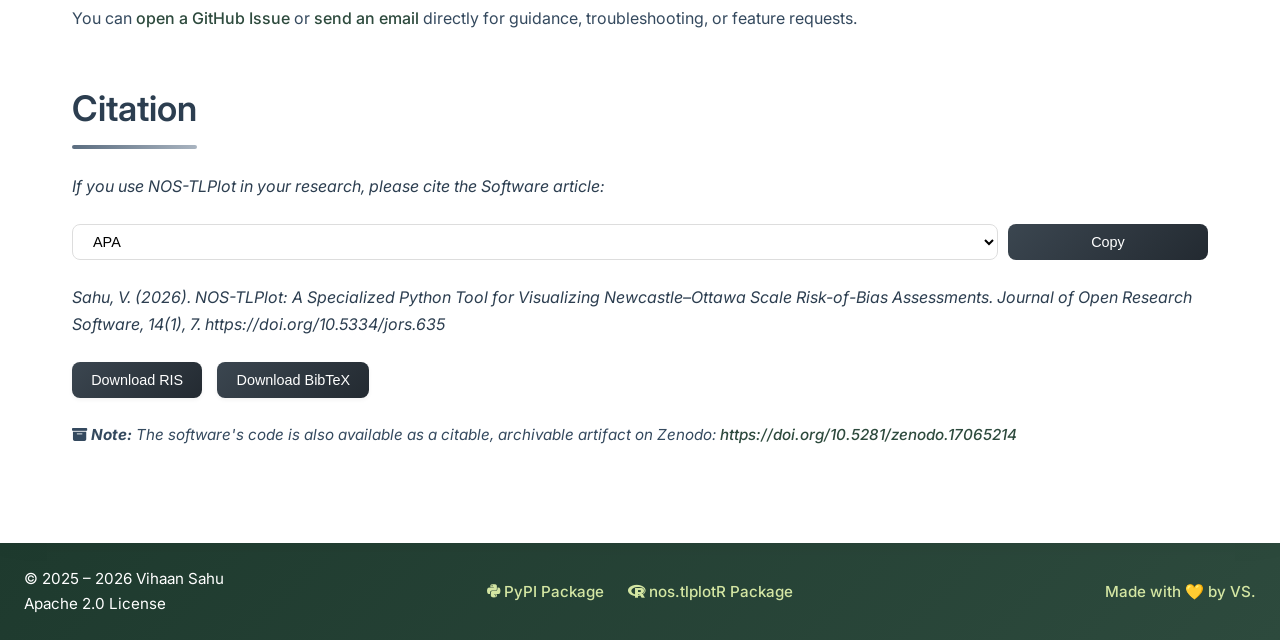
==== commit daf9d08a: "restyle the packages page and drop the em dashes from the copy" ====
--- a/index.html
+++ b/index.html
@@ -12,7 +12,7 @@
   <meta name="robots" content="index, follow, max-snippet:-1, max-image-preview:large, max-video-preview:-1">
   <meta name="googlebot" content="index, follow, max-snippet:-1, max-image-preview:large, max-video-preview:-1">
   <meta name="author" content="Vihaan Sahu">
-  <meta name="copyright" content="© 2025–2026 Vihaan Sahu">
+  <meta name="copyright" content="© 2025 – 2026 Vihaan Sahu">
   <meta name="language" content="en">
   <link rel="canonical" href="https://nos-tlplot.github.io/">
   <link rel="alternate" hreflang="en" href="https://nos-tlplot.github.io/">
@@ -229,7 +229,7 @@
   }
   </script>
 
-  <link rel="stylesheet" href="styles.css?v=3.0.2">
+  <link rel="stylesheet" href="styles.css?v=3.0.4">
     <script type="application/ld+json">
   {
     "@context": "https://schema.org",
@@ -530,8 +530,8 @@
 
 
     <section class="section-header">
-      <h2><a class="section-link" href="packages.html">Python &amp; R Packages</a></h2>
-      <p>NOS-TLPlot ships as installable packages — grab them without cloning anything.</p>
+      <h2><a class="section-link" href="packages.html">Packages</a></h2>
+      <p>NOS-TLPlot ships as installable packages, so grab them without cloning anything.</p>
       <div class="pkg-quick">
         <div class="feature-card">
           <h3><i class="fa-brands fa-python"></i> Python</h3>
@@ -594,7 +594,7 @@
   <footer>
     <div class="footer-content">
       <div class="footer-left">
-        <p>© 2025–2026 Vihaan Sahu</p>
+        <p>© 2025 – 2026 Vihaan Sahu</p>
         <p>Apache 2.0 License</p>
       </div>
       <div class="footer-center">
--- a/styles.css
+++ b/styles.css
@@ -1033,3 +1033,169 @@
       margin: 0.4rem 0 0;
       font-size: 0.95rem;
     }
+
+    .pkg-quick .feature-card {
+      box-shadow: none;
+      border: 1px solid #e2e6ea;
+    }
+
+    .pkg-quick .feature-card:hover {
+      transform: none;
+      box-shadow: none;
+    }
+
+    main p a {
+      color: var(--primary-medium);
+      text-decoration: none;
+      font-weight: 500;
+    }
+
+    main p a:hover {
+      text-decoration: underline;
+    }
+
+    .container img {
+      max-width: 100%;
+      height: auto;
+    }
+
+    main :not(pre) > code {
+      background: var(--bg-light);
+      border: 1px solid #e2e6ea;
+      border-radius: 6px;
+      padding: 0.15em 0.4em;
+      font-family: 'Roboto Mono', 'Courier New', monospace;
+      font-size: 0.88em;
+      color: var(--text-secondary);
+    }
+
+    .section-header h2 code {
+      font-size: 0.72em;
+      padding: 0.12em 0.5em;
+      font-weight: 500;
+    }
+
+    .pkg-head {
+      display: flex;
+      align-items: center;
+      gap: 16px;
+    }
+
+    .pkg-emblem {
+      width: 42px;
+      height: 42px;
+      border-radius: 10px;
+      transform: rotate(45deg);
+      display: flex;
+      align-items: center;
+      justify-content: center;
+      margin: 8px 10px 8px 8px;
+    }
+
+    .pkg-emblem i {
+      transform: rotate(-45deg);
+      font-size: 22px;
+      color: #fff;
+    }
+
+    .pkg-emblem.python {
+      background: #3776ab;
+      border: 1px solid #2b5f8c;
+    }
+
+    .pkg-emblem.r {
+      background: #276dc3;
+      border: 1px solid #1f5aa6;
+    }
+
+    .pkg-card {
+      background: var(--bg-light);
+      border: 1px solid #e2e6ea;
+      border-radius: 12px;
+      padding: 1.5rem 2rem;
+      margin: 1.5rem 0;
+    }
+
+    .pkg-card h3 {
+      margin: 0 0 0.9rem;
+    }
+
+    .pkg-card pre {
+      margin: 0 0 0.9rem;
+      box-shadow: none;
+    }
+
+    .pkg-card pre:last-child {
+      margin-bottom: 0;
+    }
+
+    .pkg-card p {
+      margin: 0 0 0.9rem;
+      color: var(--text-secondary);
+      font-size: 0.95rem;
+    }
+
+    .pkg-card p:last-child {
+      margin-bottom: 0;
+    }
+
+    .pkg-links {
+      display: flex;
+      flex-wrap: wrap;
+      gap: 12px;
+      margin: 1.75rem 0 0.5rem;
+    }
+
+    .pkg-links a {
+      background: linear-gradient(135deg, #3B4650, #232A31);
+      color: white;
+      padding: 10px 18px;
+      border-radius: 25px;
+      text-decoration: none;
+      font-size: 0.95rem;
+      font-weight: 500;
+      transition: var(--transition);
+      display: inline-block;
+    }
+
+    .pkg-links a i {
+      margin-right: 6px;
+    }
+
+    .pkg-links a:hover {
+      background: linear-gradient(135deg, #46525E, #2C343C);
+    }
+
+    .plot-figure {
+      max-width: 900px;
+      margin: 2rem auto;
+      padding: 12px;
+      background: var(--bg-light);
+      border: 1px solid #e2e6ea;
+      border-radius: 12px;
+      text-align: center;
+    }
+
+    .plot-figure img {
+      display: block;
+      width: 100%;
+      height: auto;
+      border-radius: 8px;
+    }
+
+    .plot-figure figcaption {
+      margin-top: 10px;
+      font-size: 0.9rem;
+      color: var(--text-secondary);
+    }
+
+    @media (max-width: 480px) {
+      .pkg-card {
+        padding: 1.25rem 1.25rem;
+      }
+
+      .pkg-links a {
+        width: 100%;
+        text-align: center;
+      }
+    }
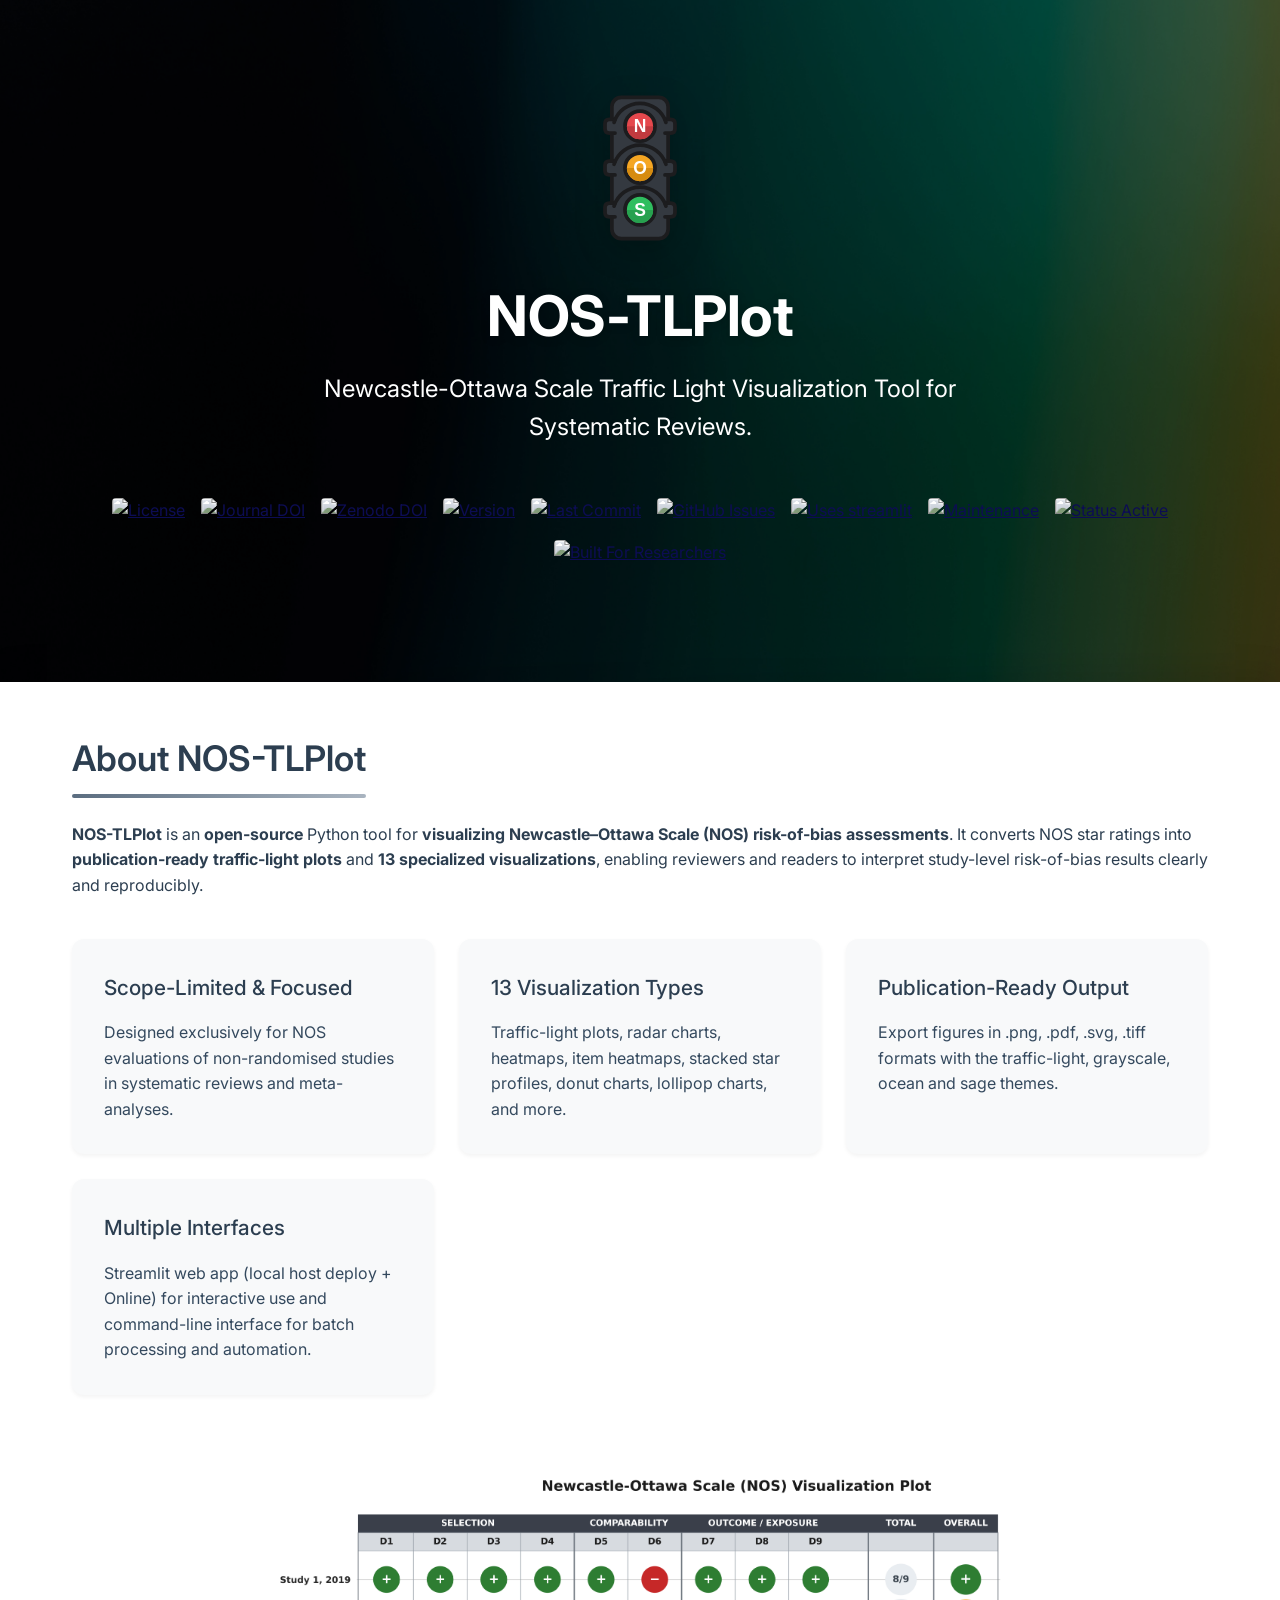
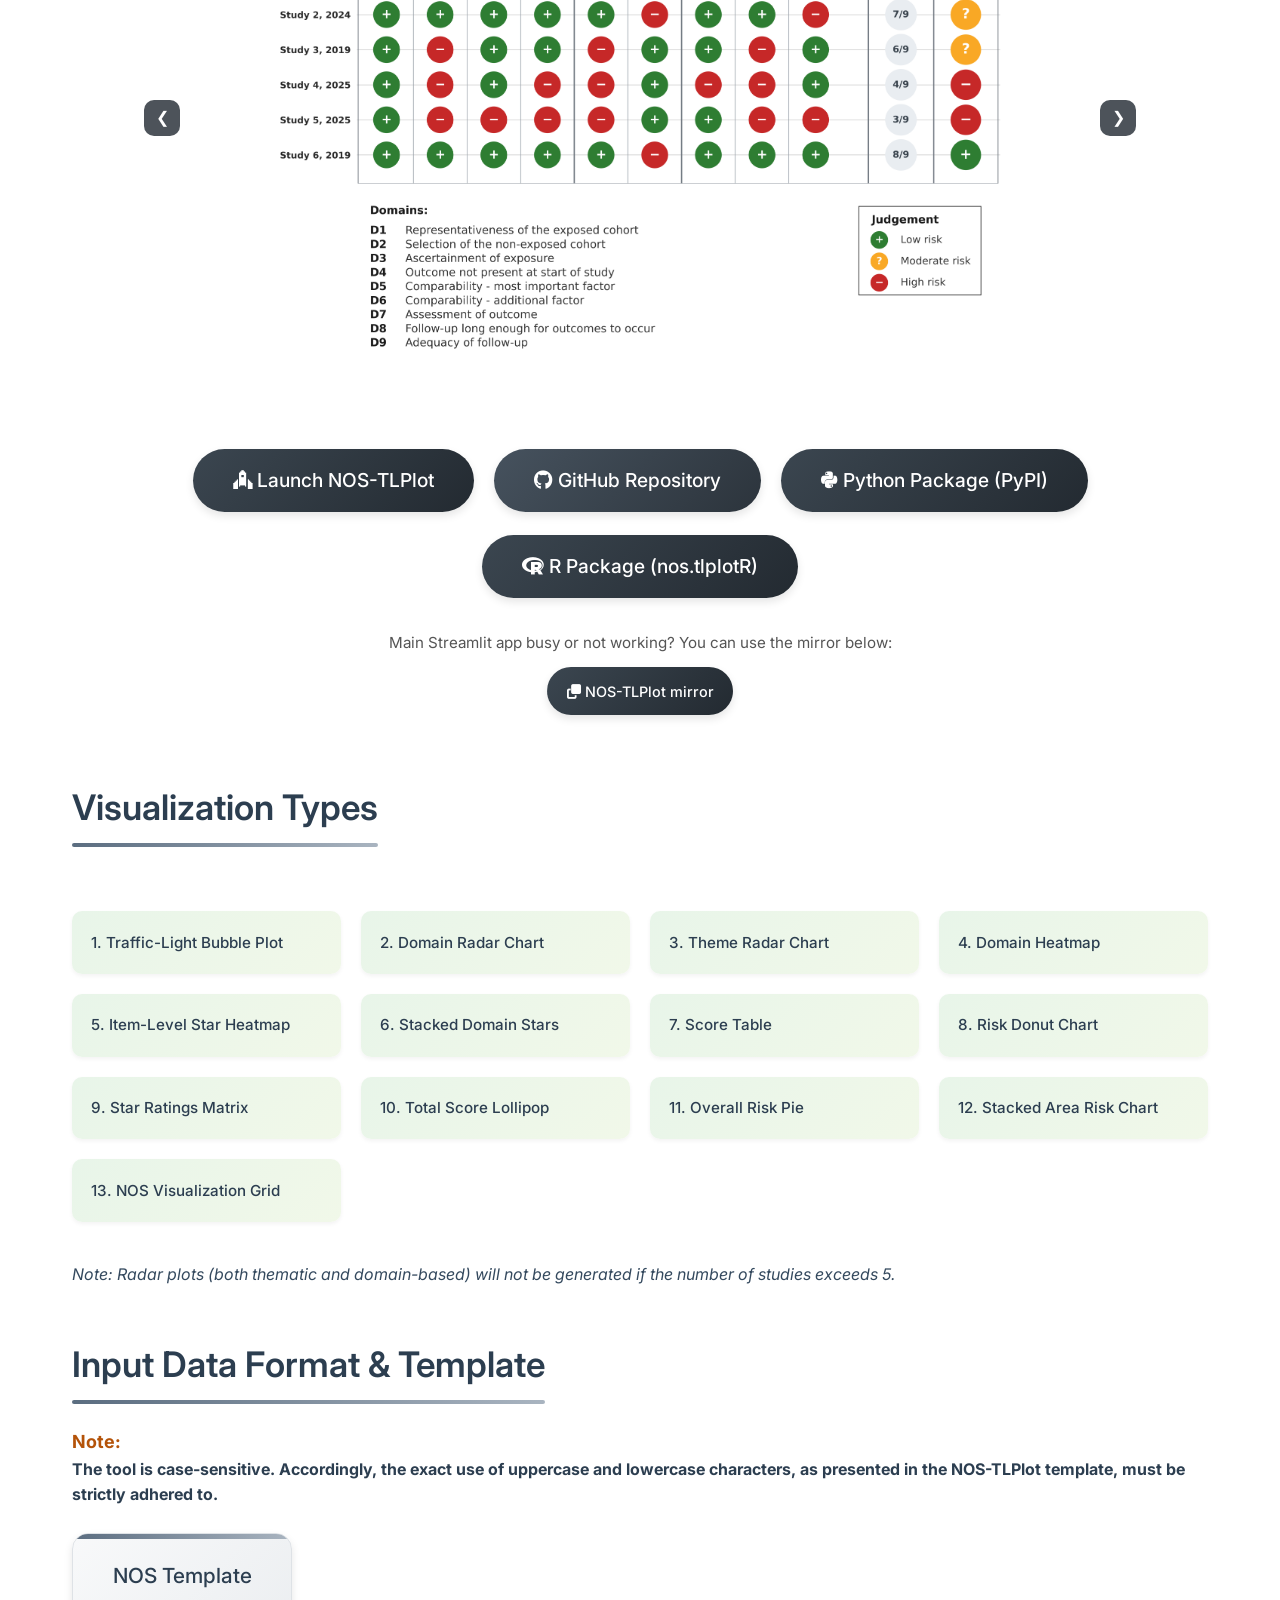
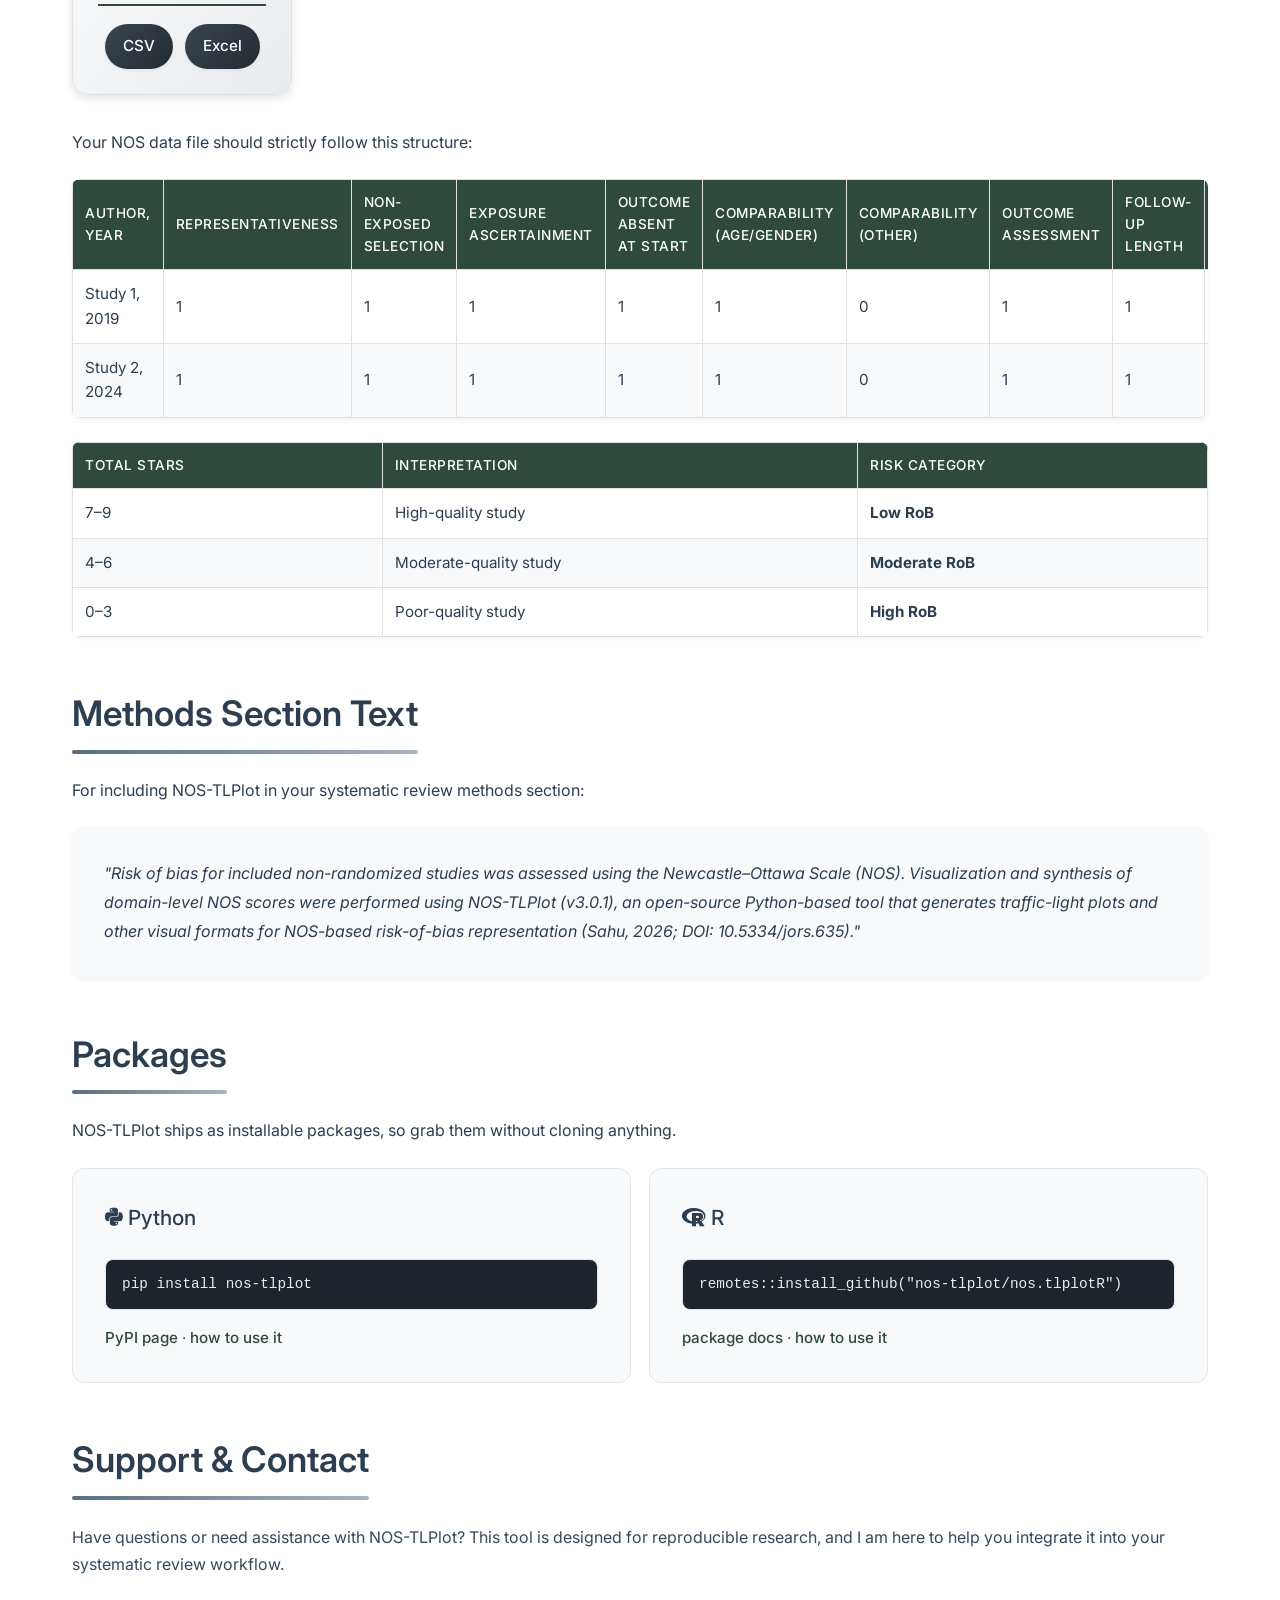
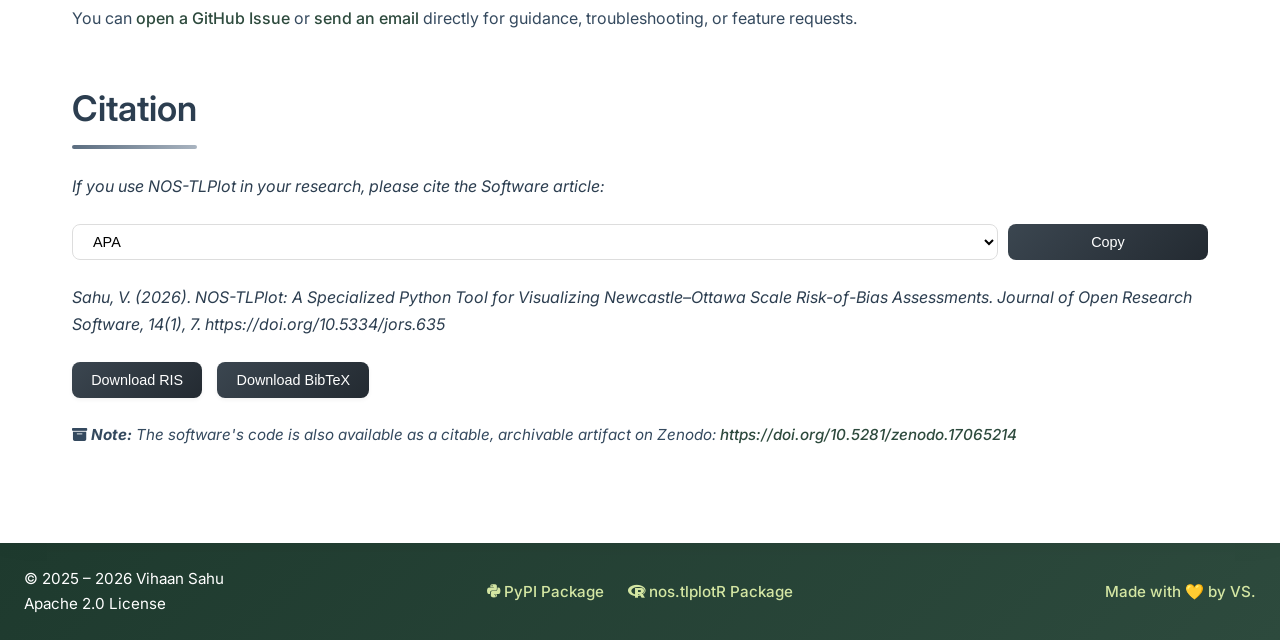
==== commit f73d1283: "list all four themes in the feature cards and schema" ====
--- a/index.html
+++ b/index.html
@@ -172,8 +172,8 @@
           "Generates traffic light plots for NOS risk of bias assessment",
           "13 specialized visualizations including radar charts, item heatmaps, and lollipop plots",
           "Publication-ready output in .png, .pdf, .svg, and .tiff formats",
-          "Traffic-light and grayscale themes available",
-          "Available as a web app and Python package"
+          "Traffic-light, grayscale, ocean and sage themes available",
+          "Available as a web app, a Python package and an R package"
         ],
         "offers": {
           "@type": "Offer",
@@ -332,7 +332,7 @@
         </div>
         <div class="feature-card">
           <h3>Publication-Ready Output</h3>
-          <p>Export figures in .png, .pdf, .svg, .tiff formats with multiple themes (traffic-light and grayscale).</p>
+          <p>Export figures in .png, .pdf, .svg, .tiff formats with the traffic-light, grayscale, ocean and sage themes.</p>
         </div>
         <div class="feature-card">
           <h3>Multiple Interfaces</h3>
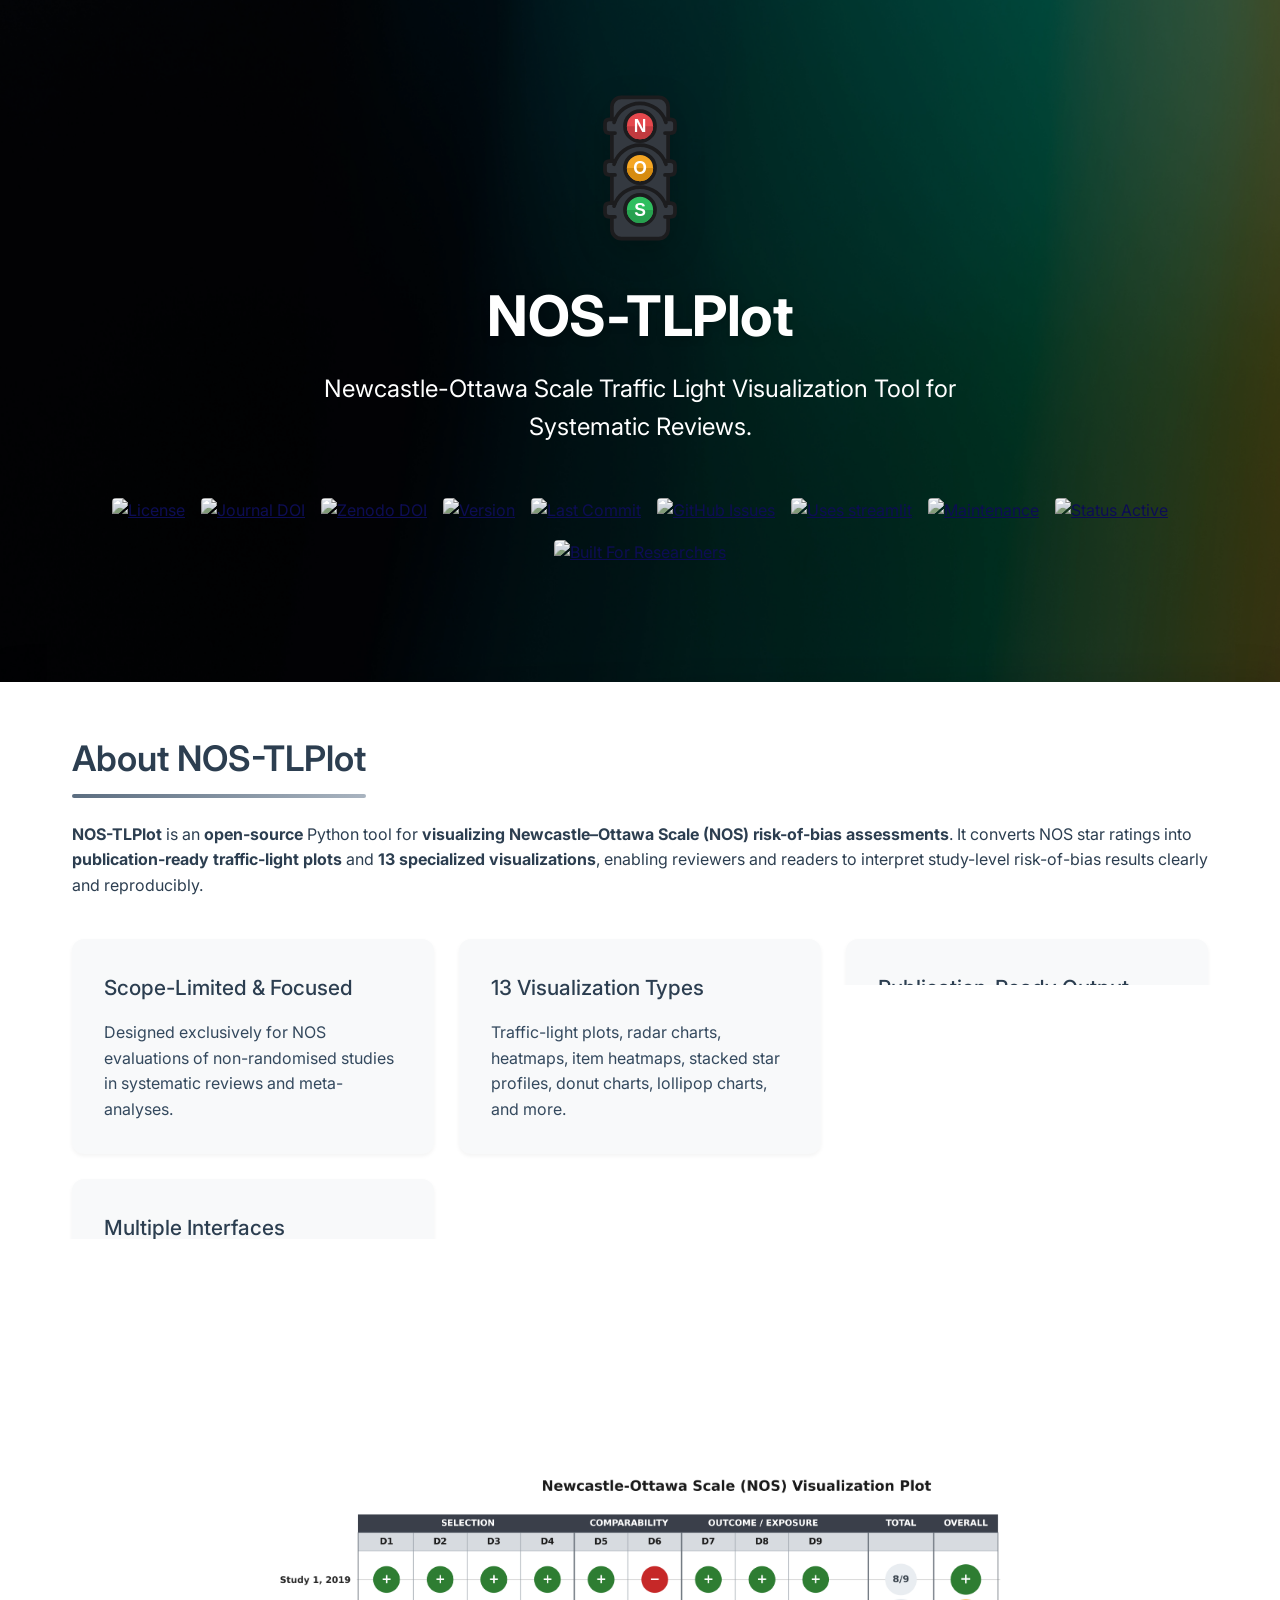
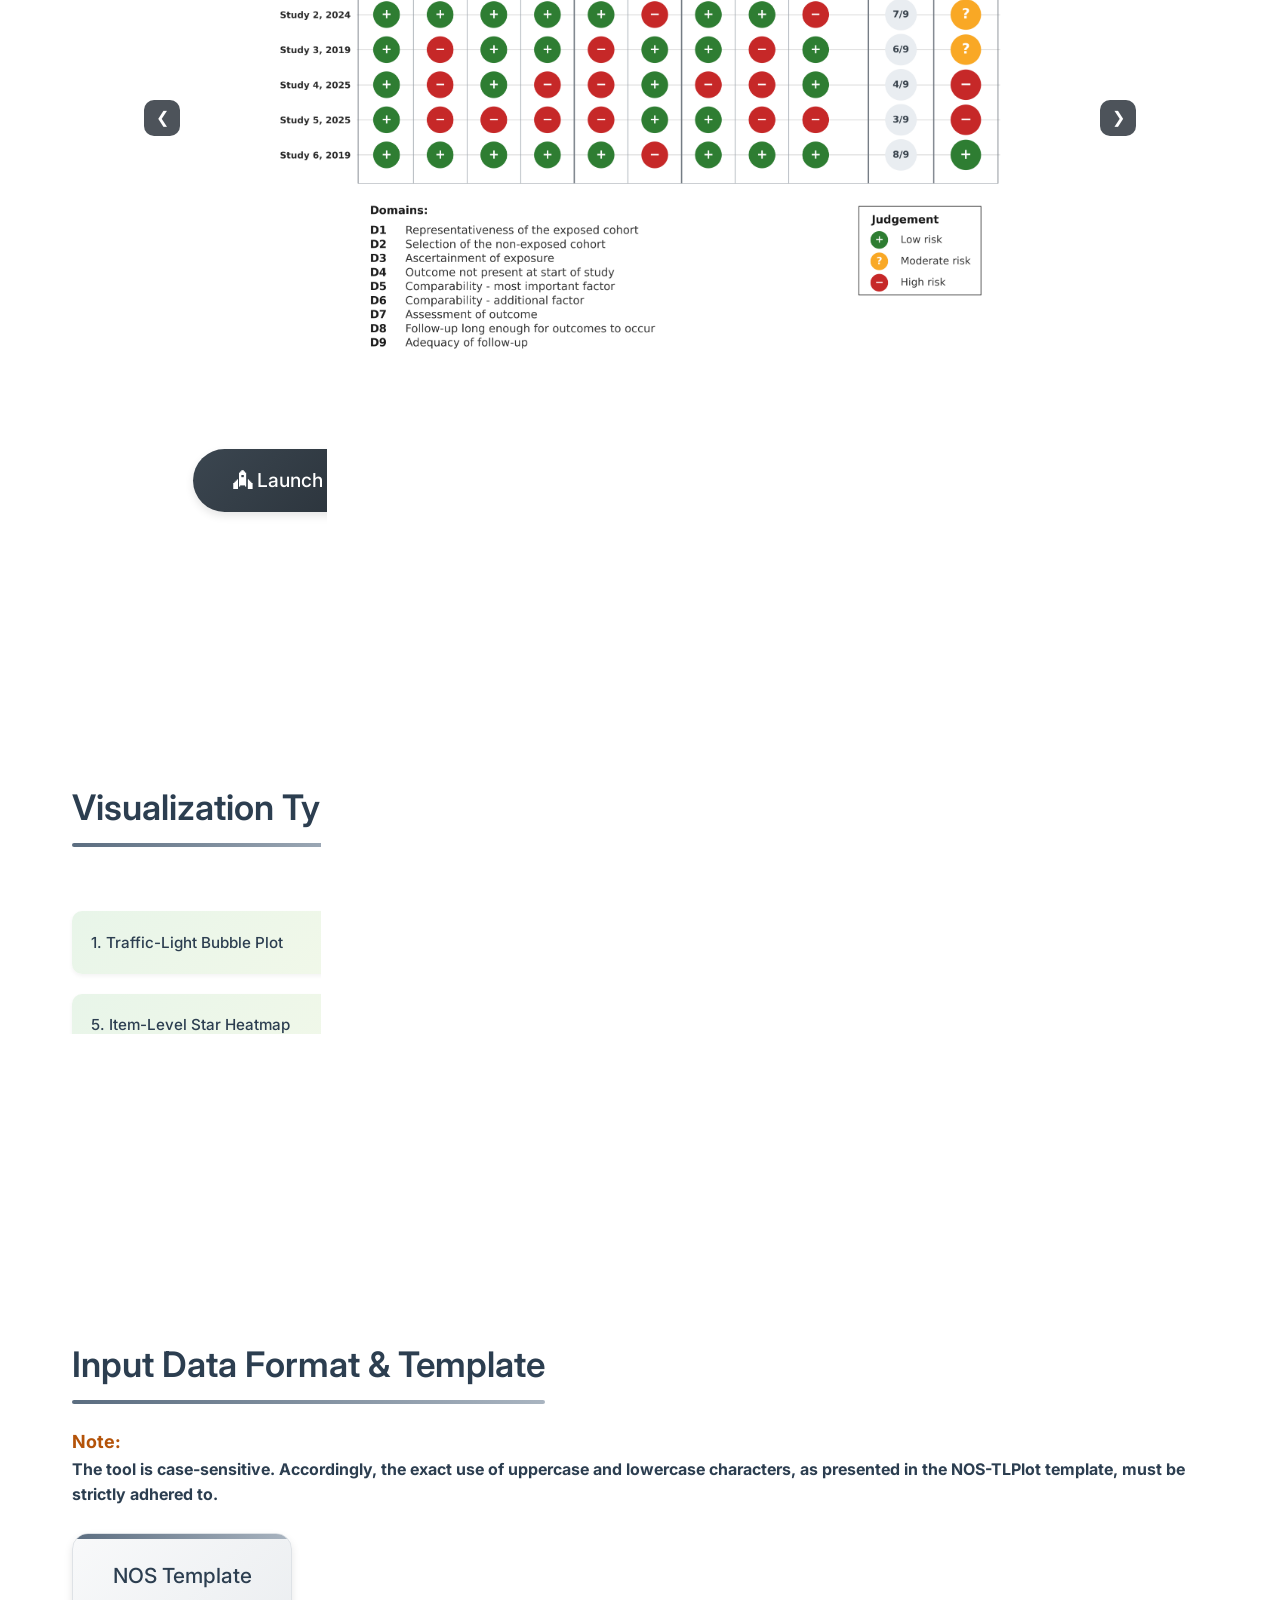
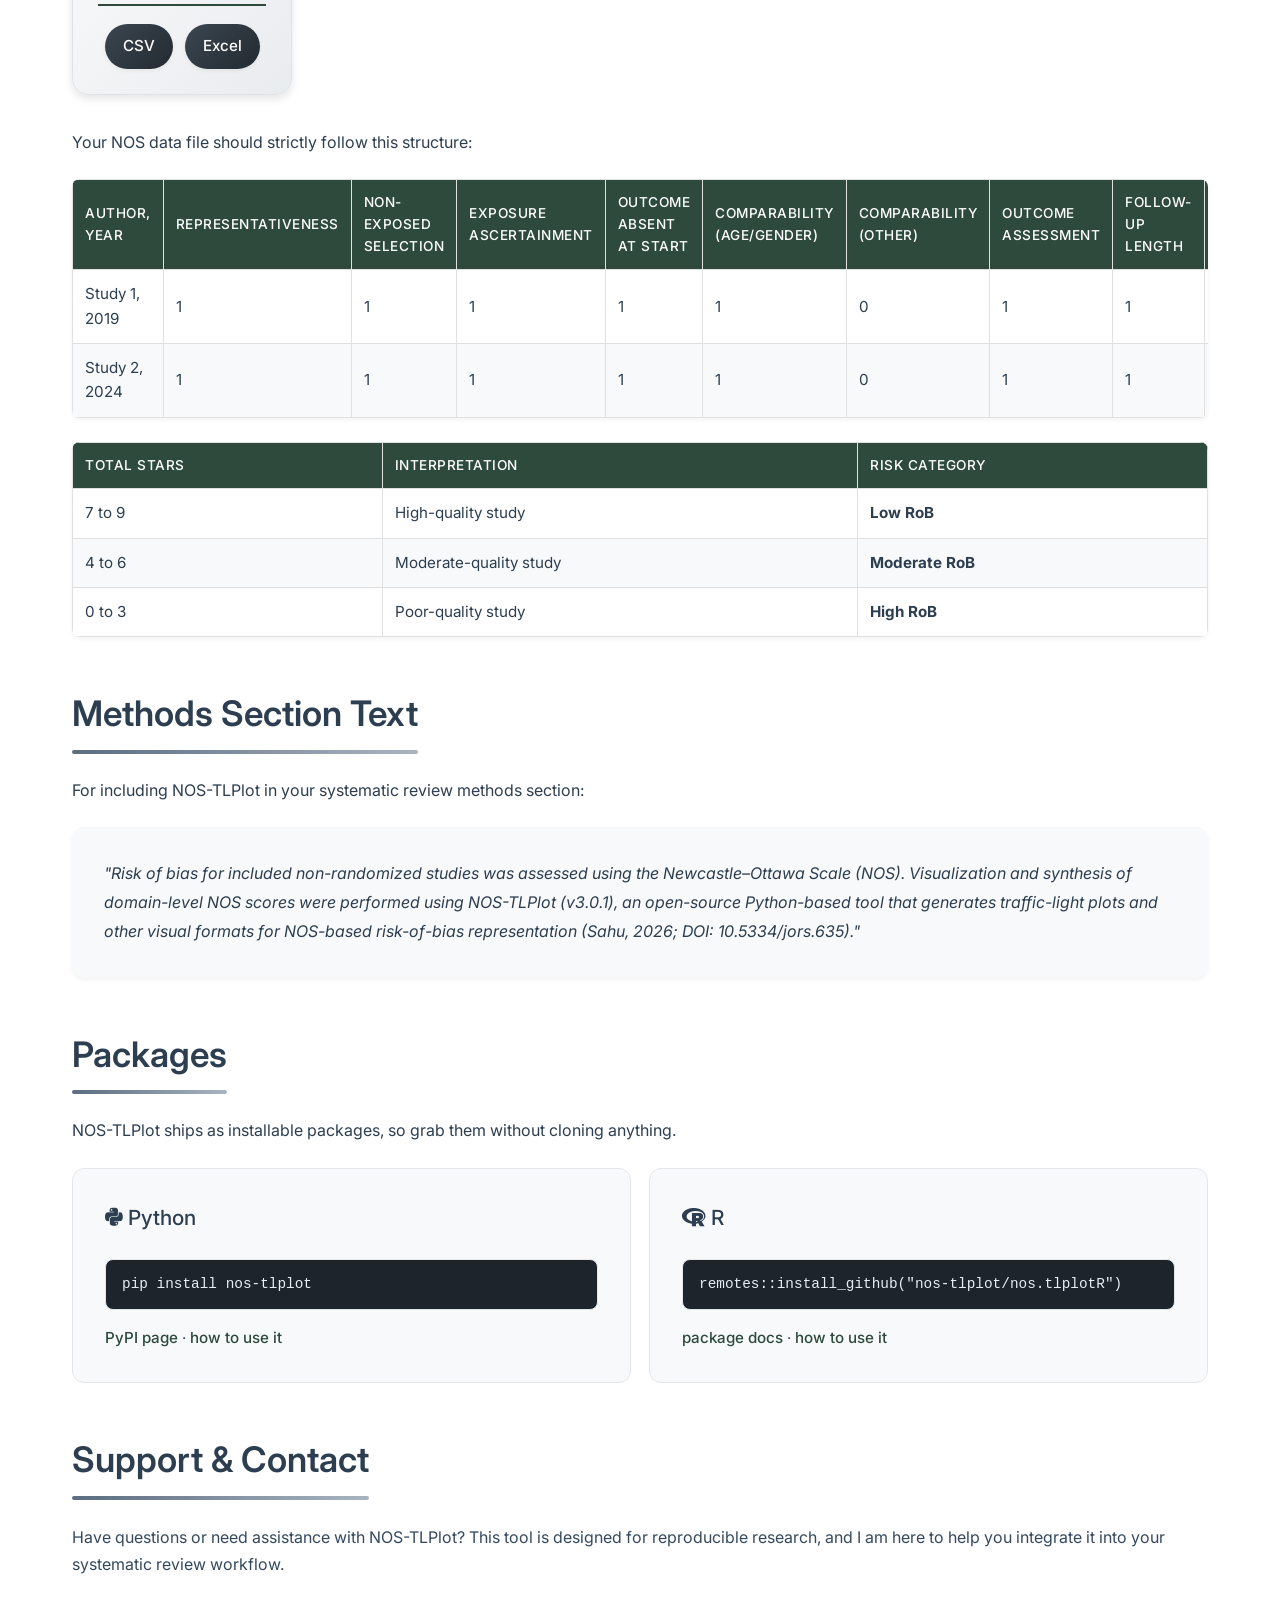
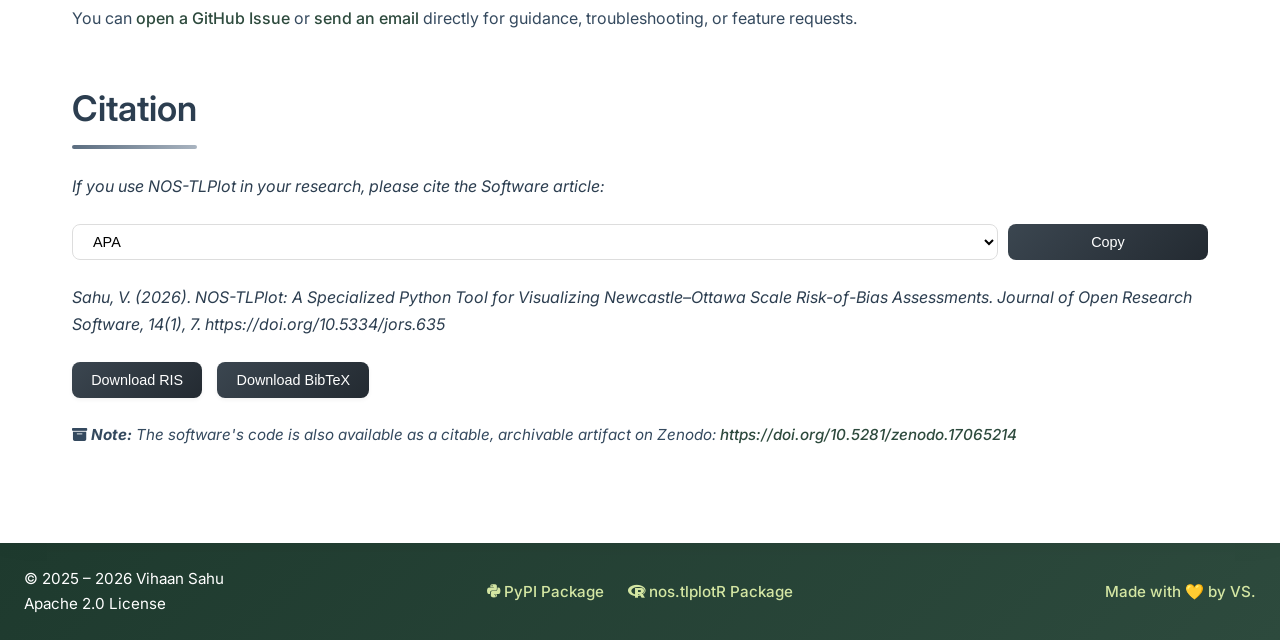
==== commit 0a1c6216: "write out the score ranges instead of using dashes" ====
--- a/index.html
+++ b/index.html
@@ -500,17 +500,17 @@
           </thead>
           <tbody>
             <tr>
-              <td>7–9</td>
+              <td>7 to 9</td>
               <td>High-quality study</td>
               <td><strong>Low RoB</strong></td>
             </tr>
             <tr>
-              <td>4–6</td>
+              <td>4 to 6</td>
               <td>Moderate-quality study</td>
               <td><strong>Moderate RoB</strong></td>
             </tr>
             <tr>
-              <td>0–3</td>
+              <td>0 to 3</td>
               <td>Poor-quality study</td>
               <td><strong>High RoB</strong></td>
             </tr>
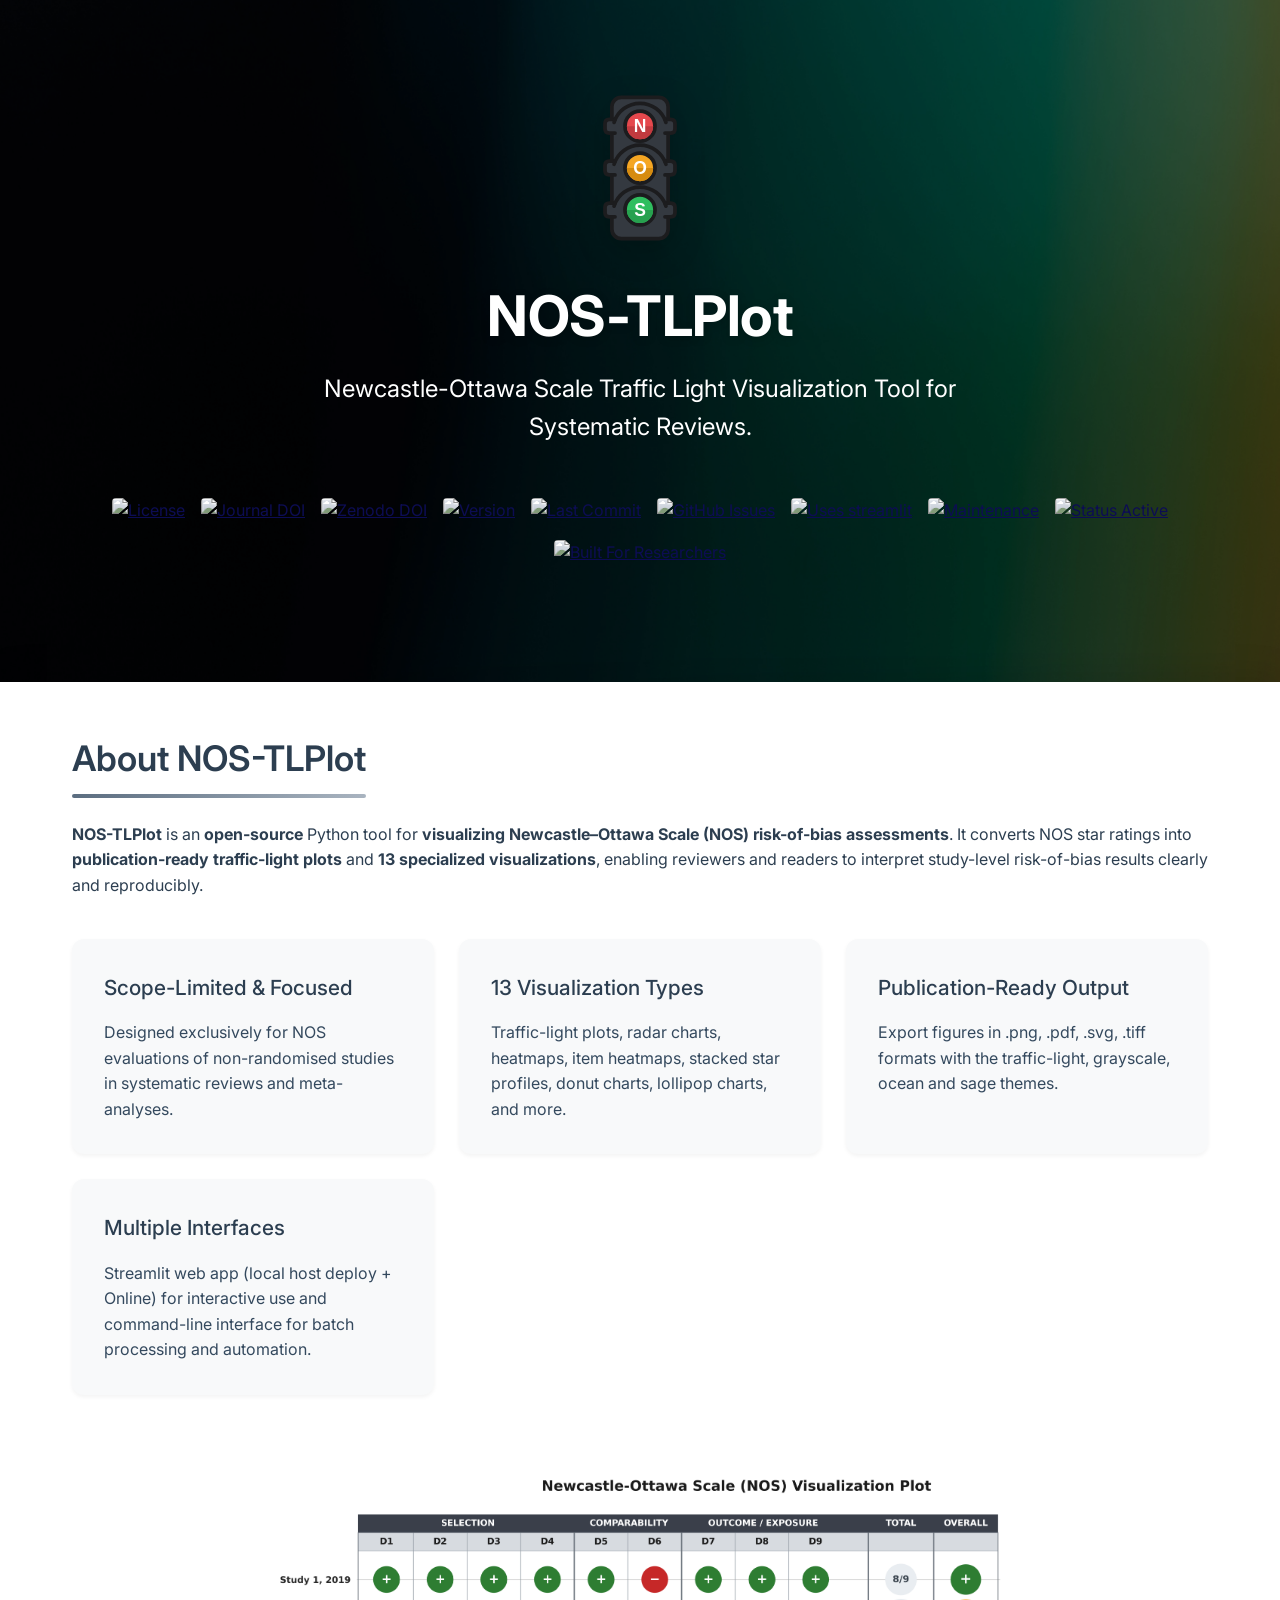
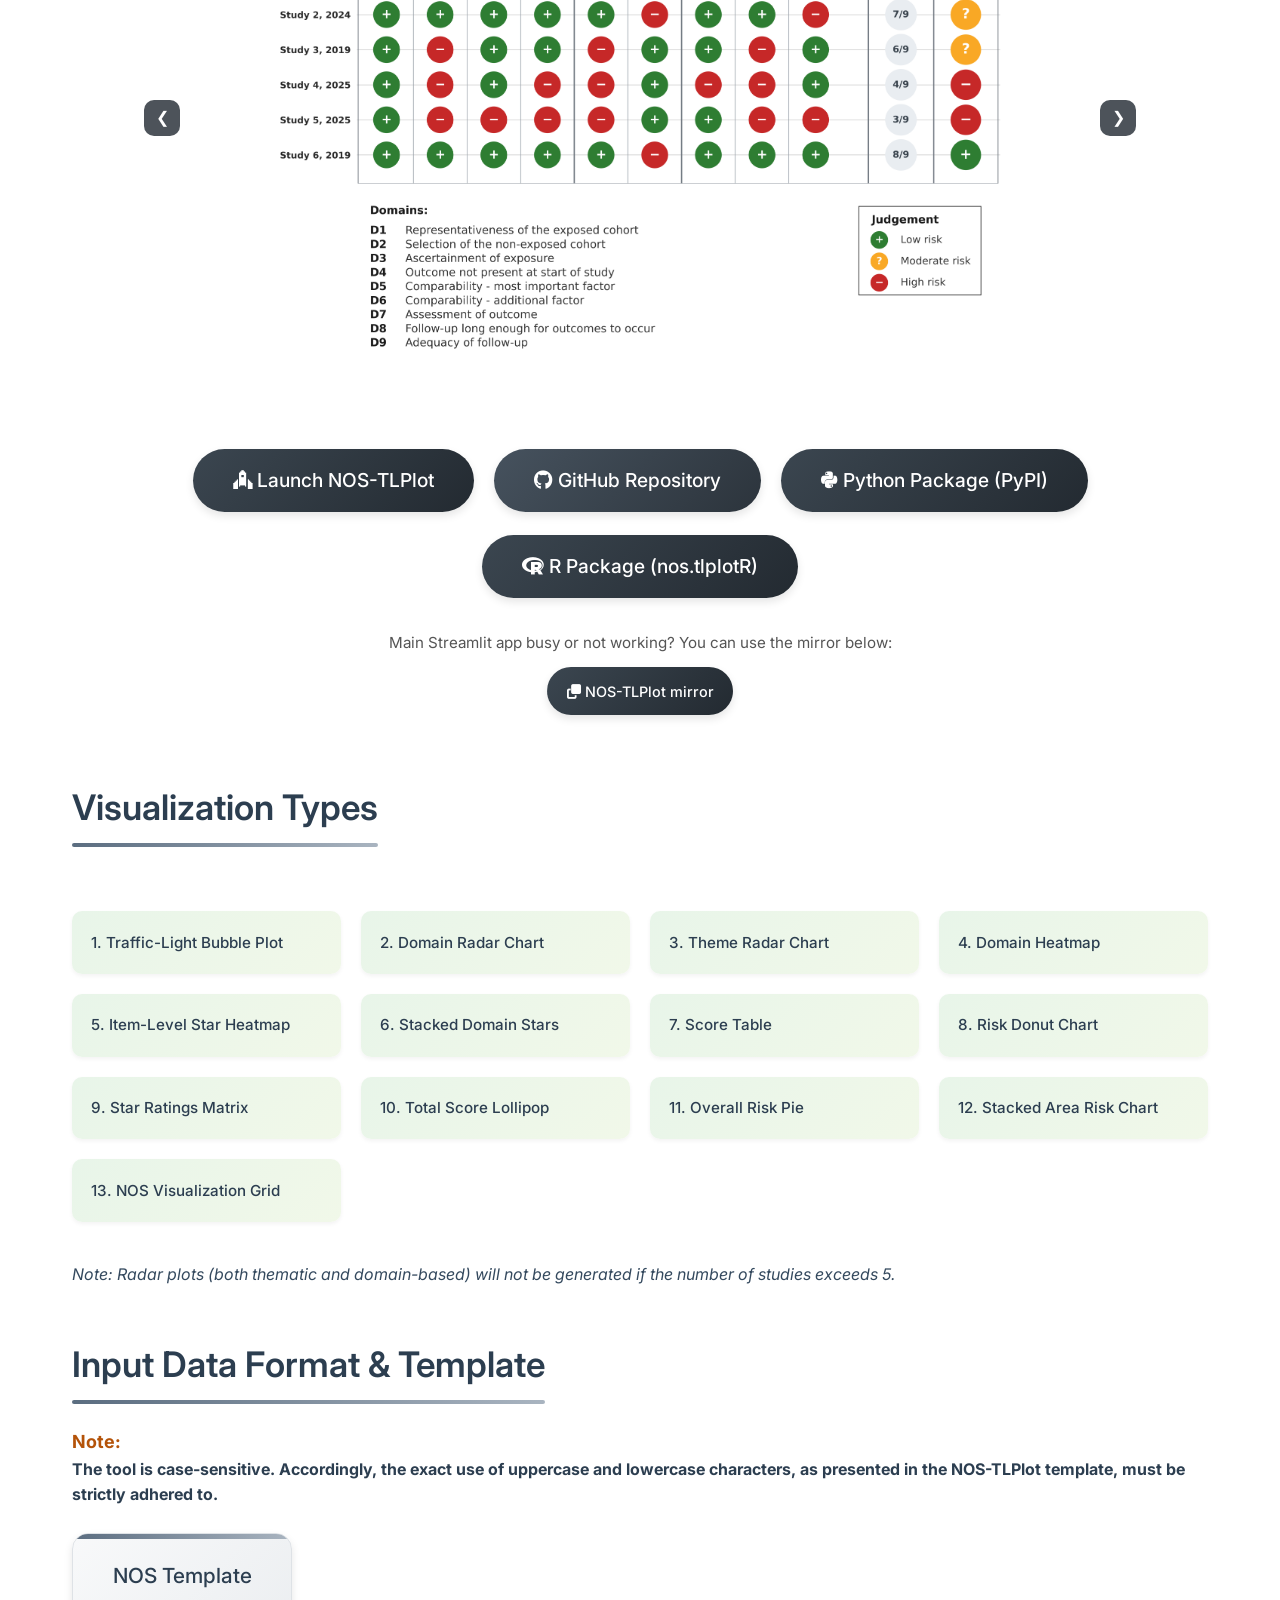
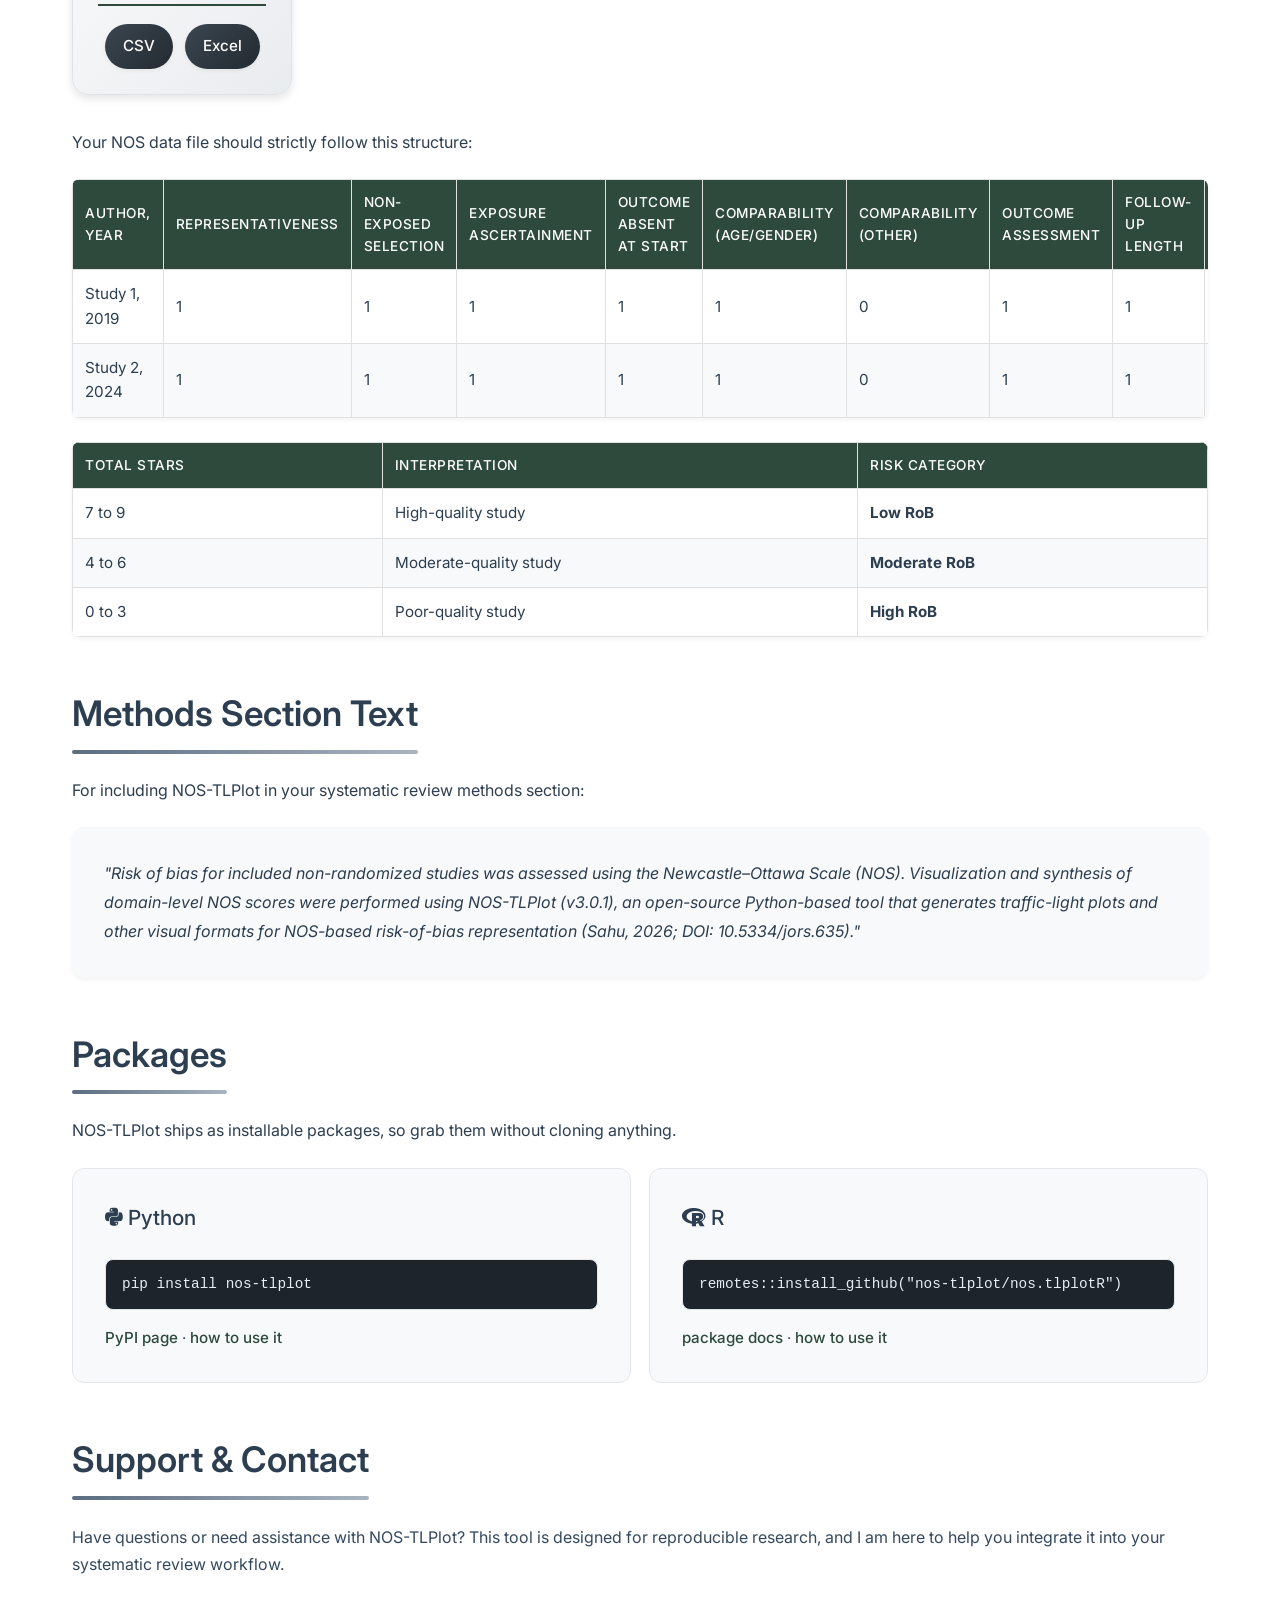
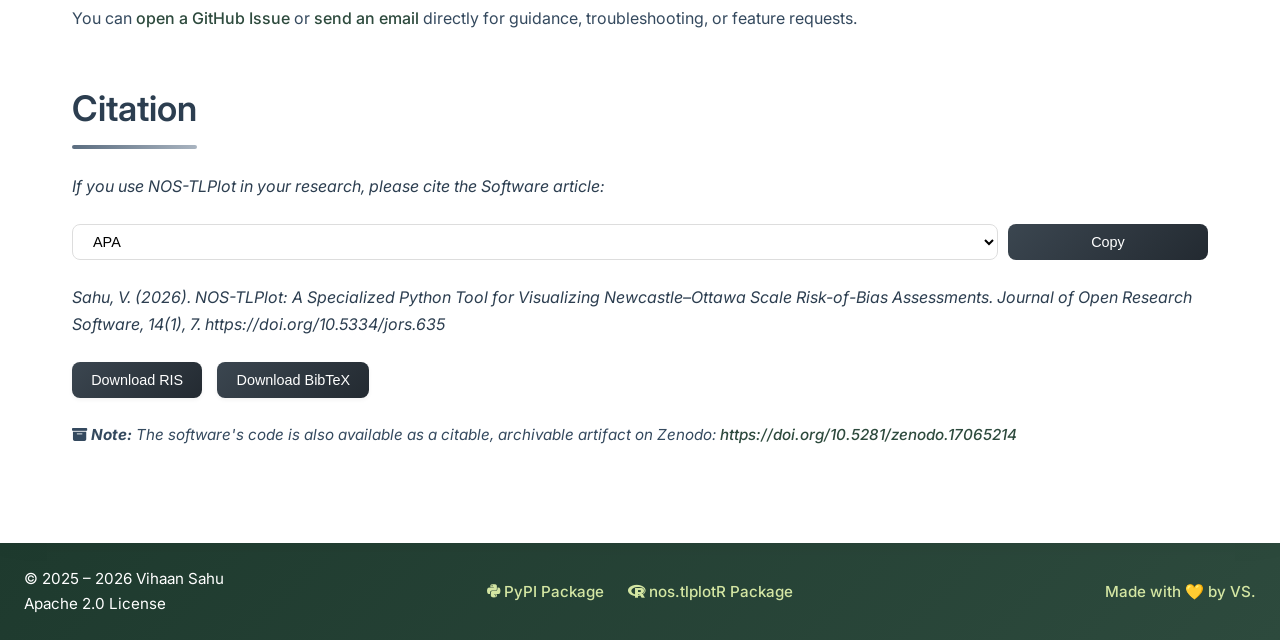
==== commit d76d2126: "fix the cards and download buttons on narrow screens" ====
--- a/index.html
+++ b/index.html
@@ -229,7 +229,7 @@
   }
   </script>
 
-  <link rel="stylesheet" href="styles.css?v=3.0.4">
+  <link rel="stylesheet" href="styles.css?v=3.0.5">
     <script type="application/ld+json">
   {
     "@context": "https://schema.org",
--- a/styles.css
+++ b/styles.css
@@ -533,6 +533,7 @@
     .citation-download {
       margin-top: 1.5rem;
       display: flex;
+      flex-wrap: wrap;
       gap: 15px;
     }
     
@@ -545,6 +546,7 @@
       cursor: pointer;
       font-size: 0.9rem;
       font-weight: 500;
+      white-space: nowrap;
       transition: var(--transition);
       box-shadow: var(--shadow-sm);
     }
@@ -557,7 +559,7 @@
     
     .feature-grid {
       display: grid;
-      grid-template-columns: repeat(auto-fit, minmax(300px, 1fr));
+      grid-template-columns: repeat(auto-fit, minmax(min(300px, 100%), 1fr));
       gap: 25px;
       margin: 2.5rem 0;
     }
@@ -1012,7 +1014,7 @@
 
     .pkg-quick {
       display: grid;
-      grid-template-columns: repeat(auto-fit, minmax(300px, 1fr));
+      grid-template-columns: repeat(auto-fit, minmax(min(300px, 100%), 1fr));
       gap: 18px;
       margin-top: 1.5rem;
       text-align: left;
